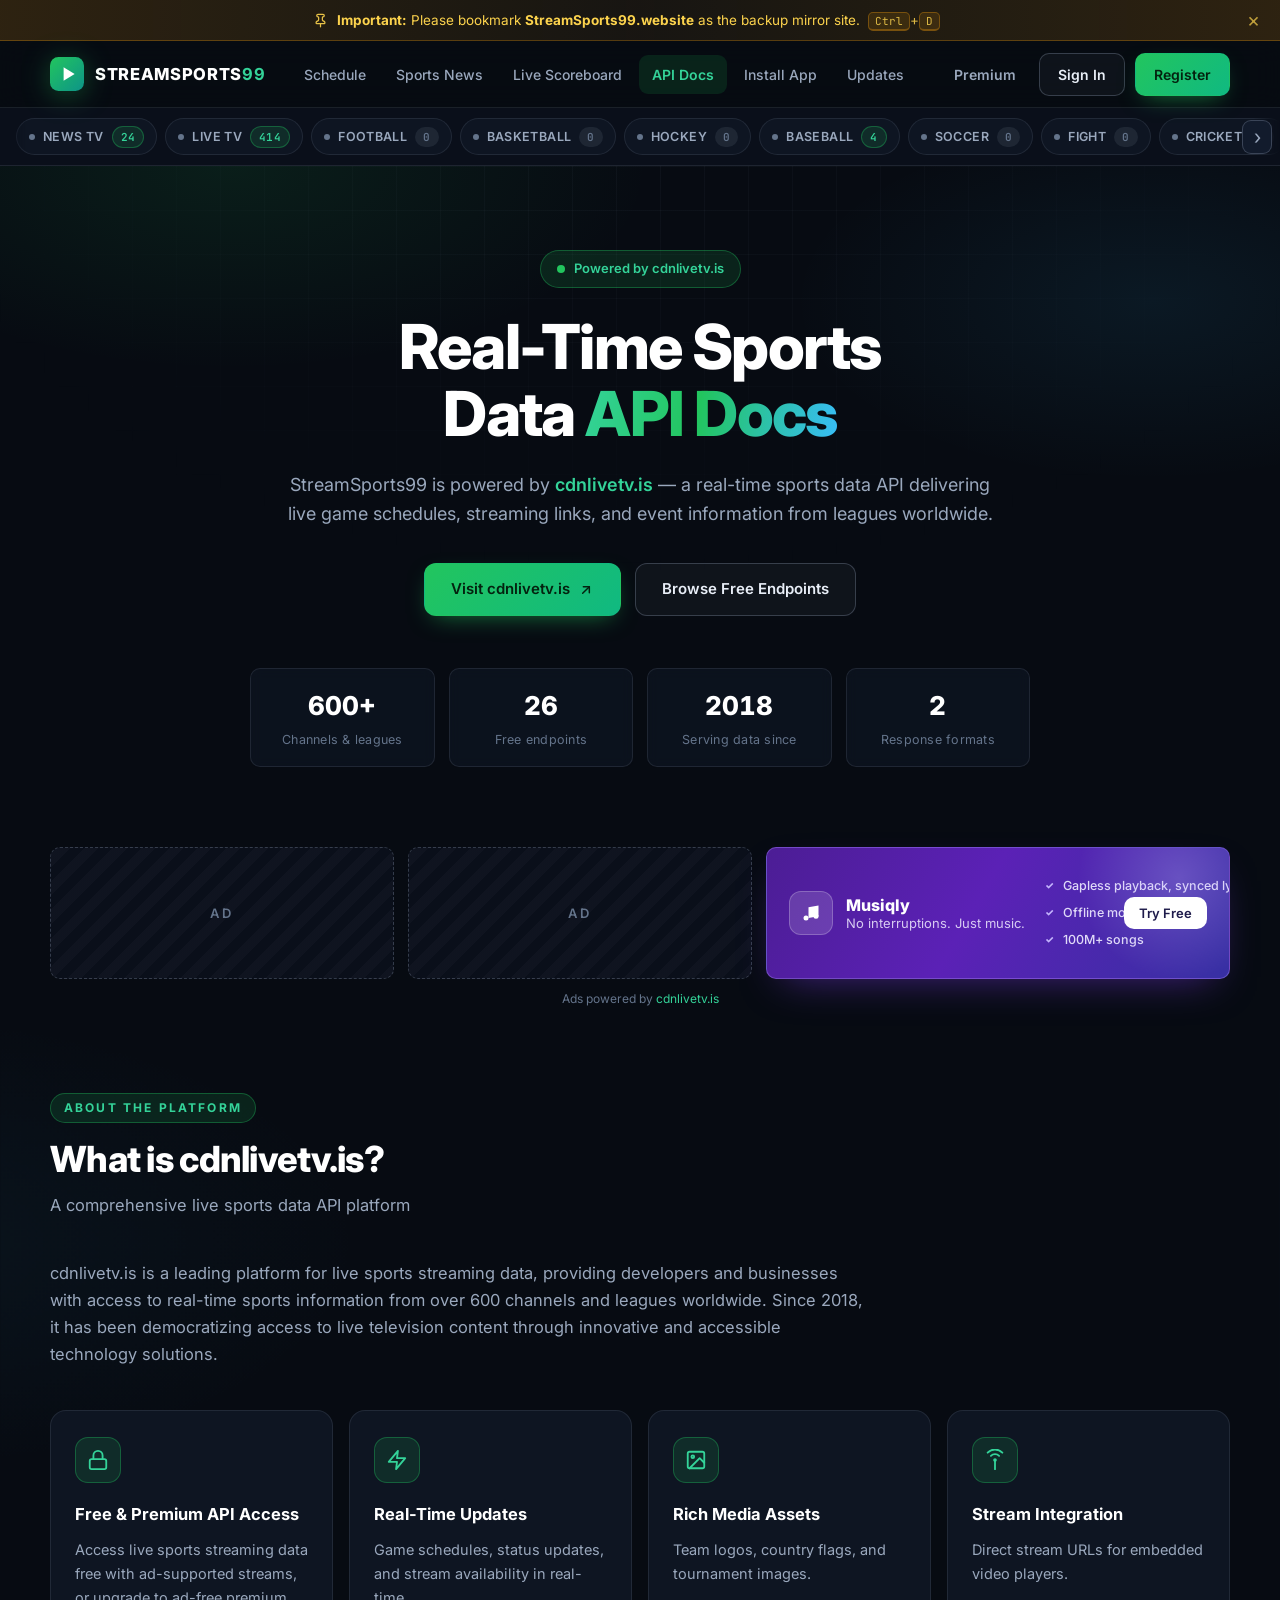
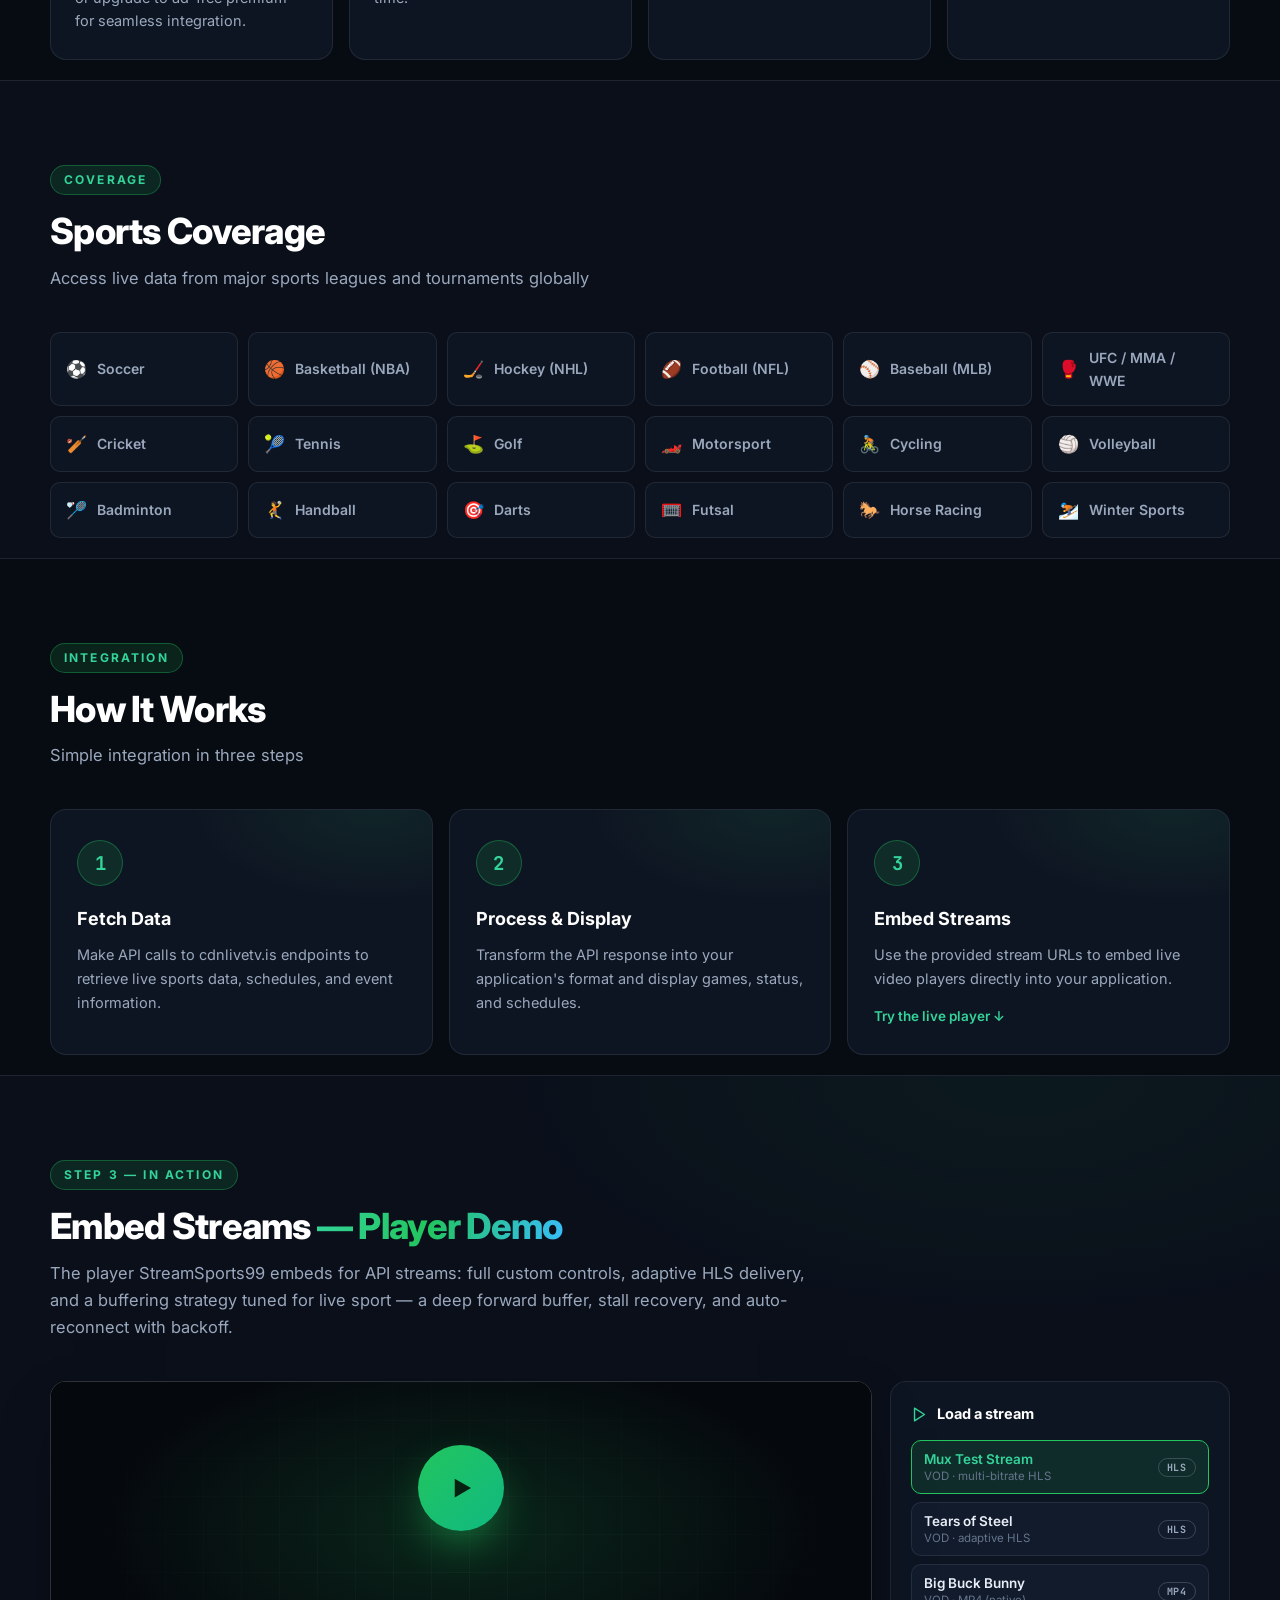
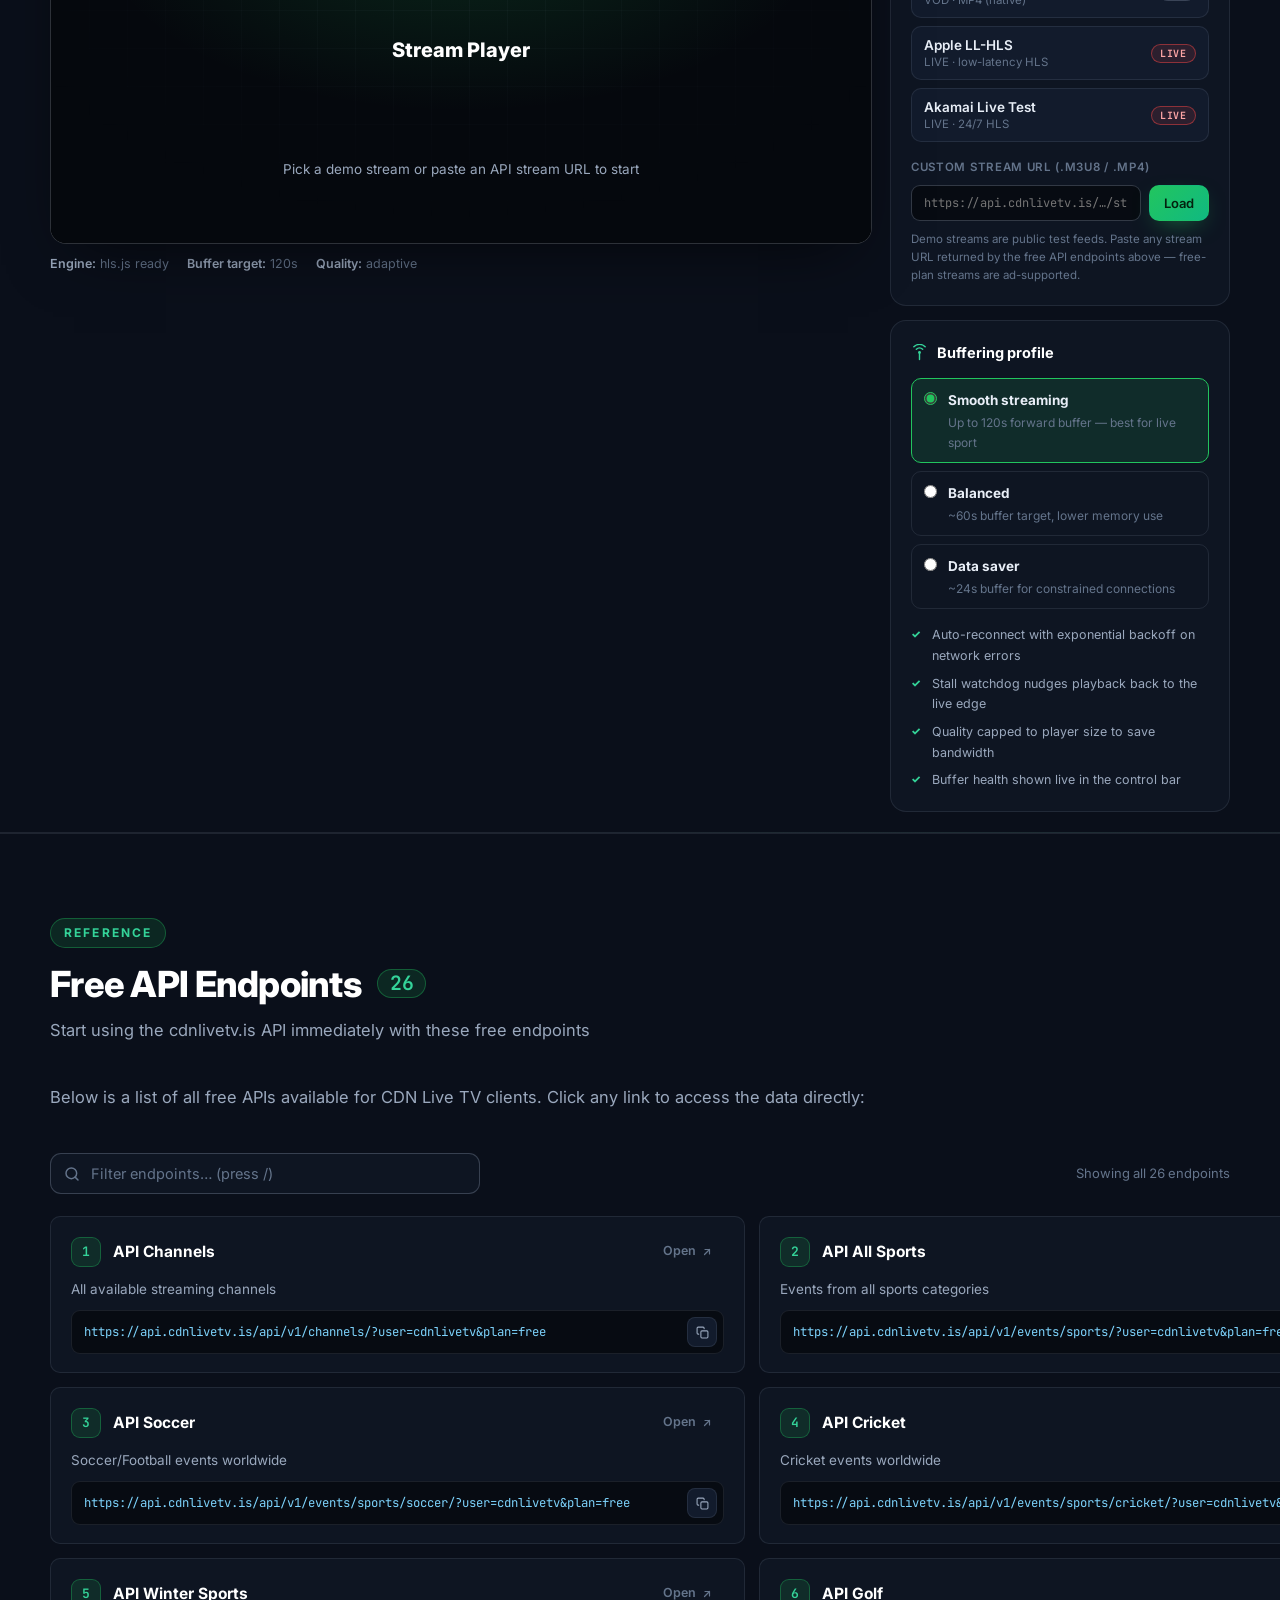
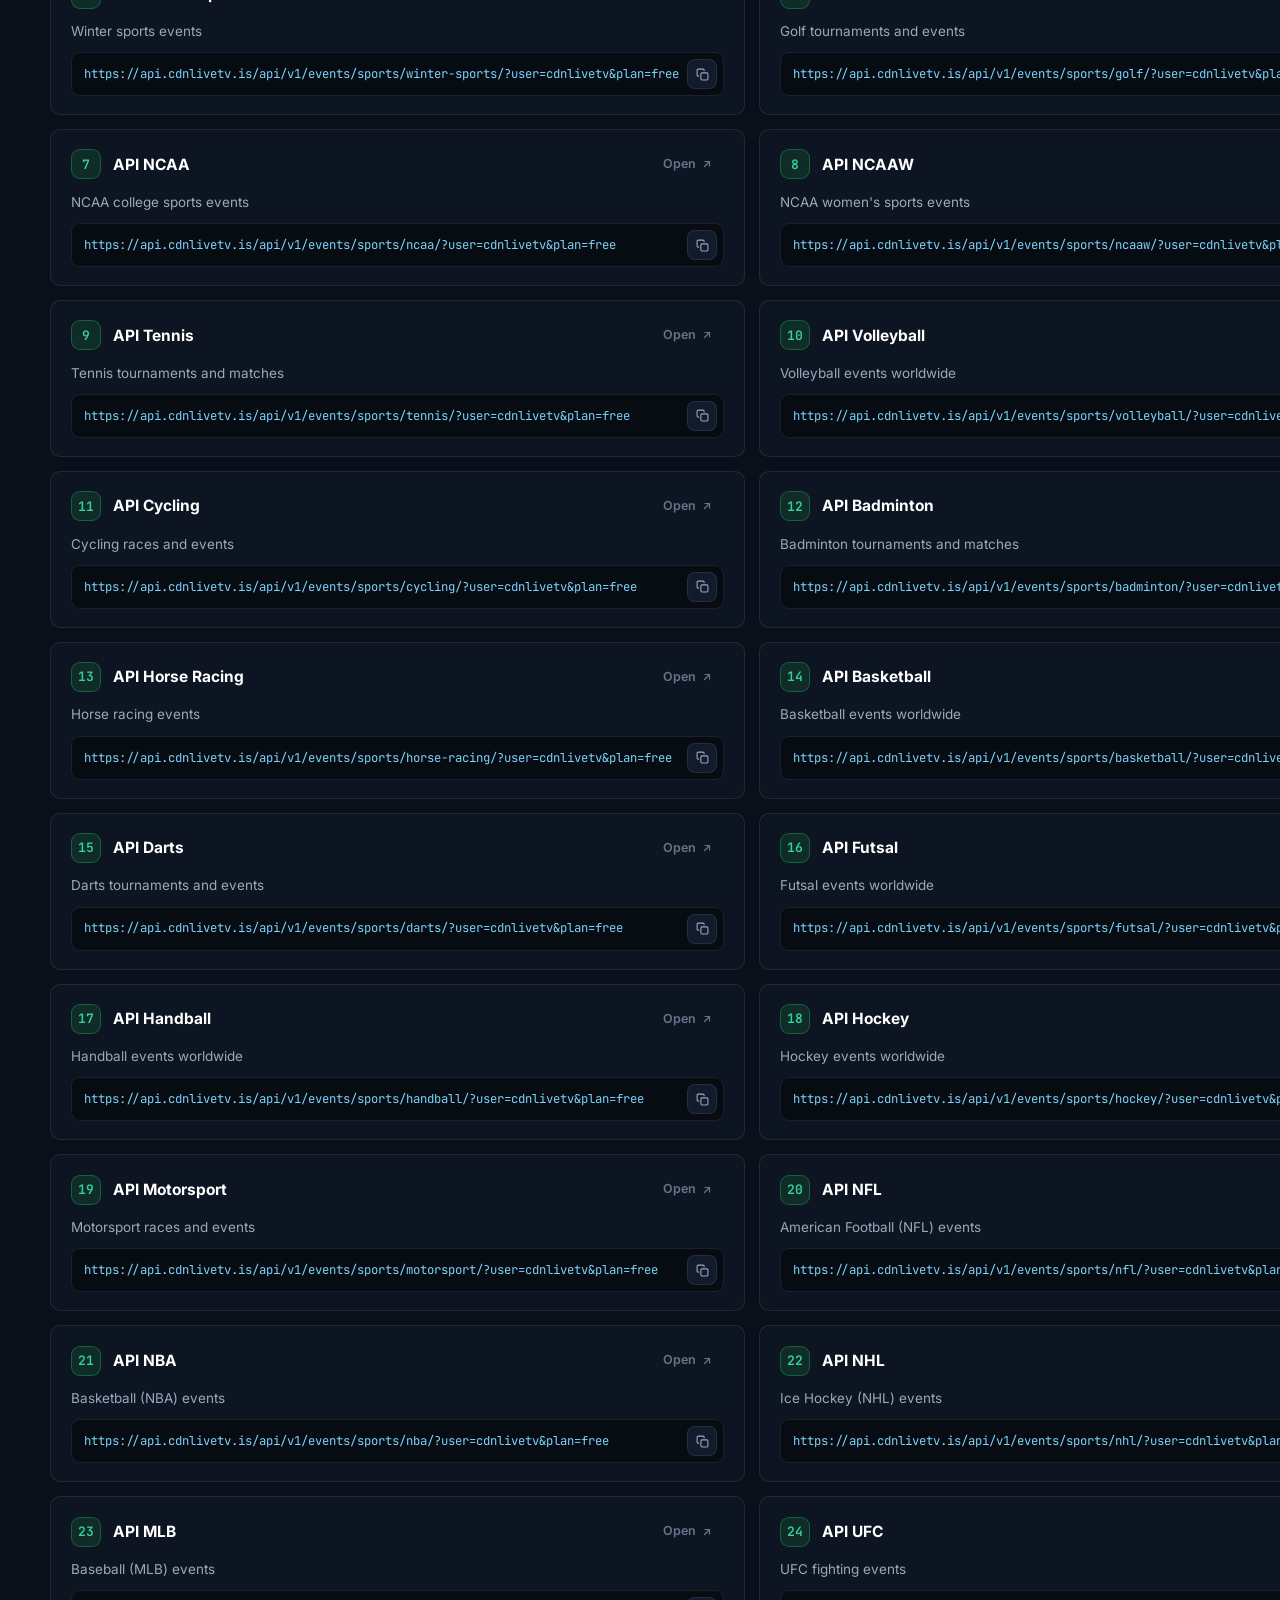
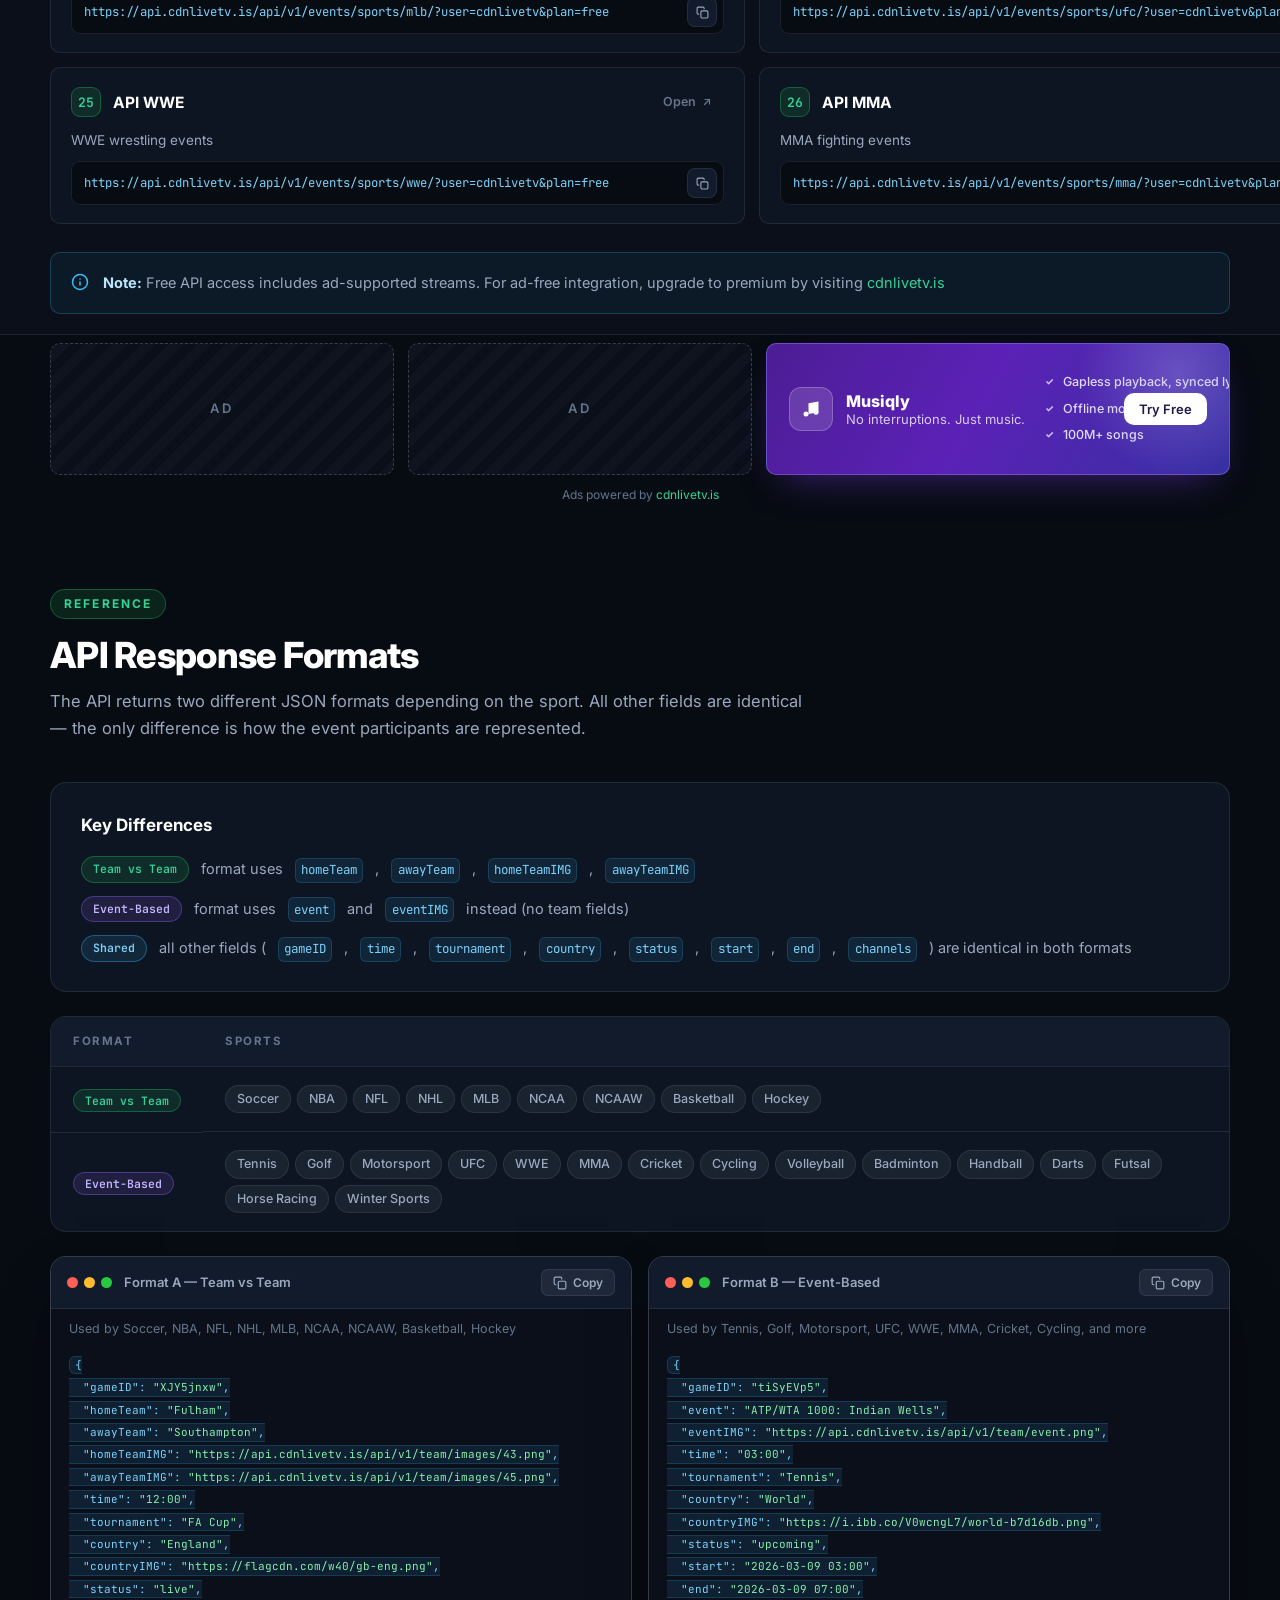
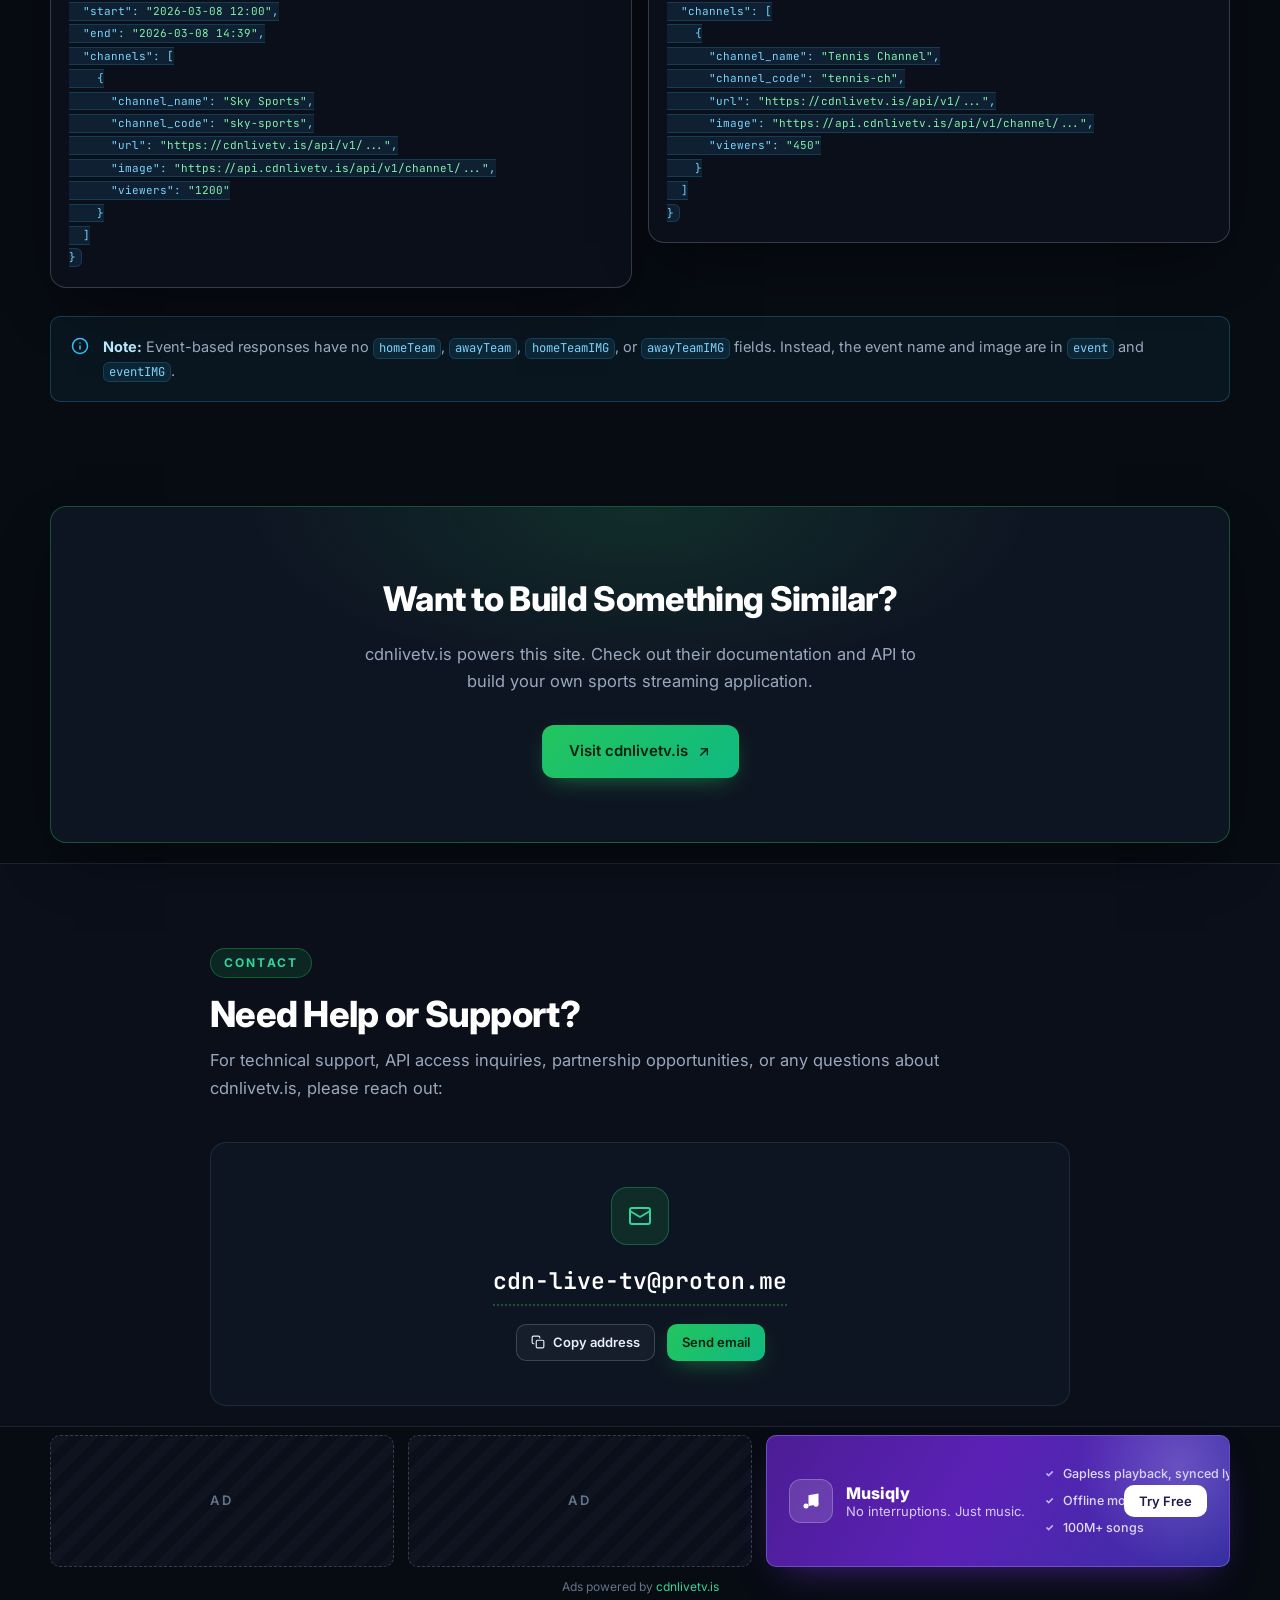
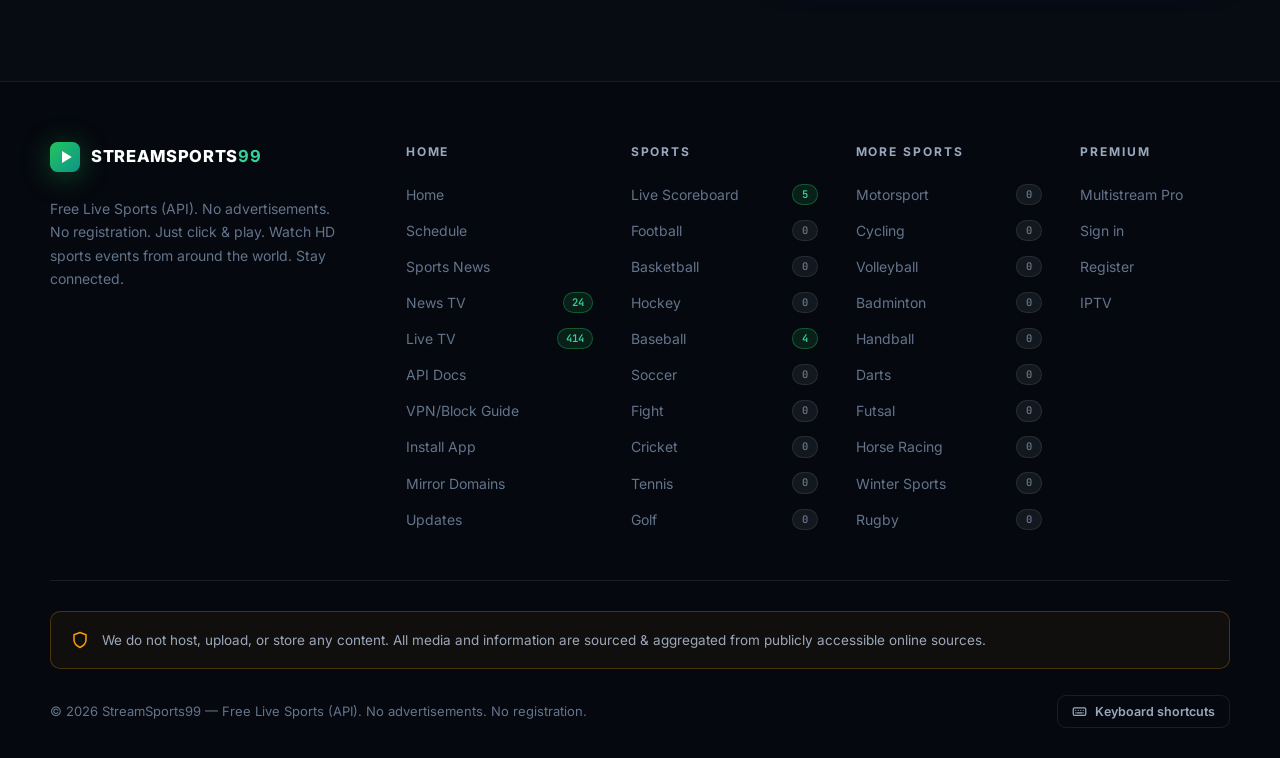
==== index.html @ 8bc76e83 "Add StreamSports99 API docs page with stream player demo - Dark-themed static API docs page for cdnl" ====
<!DOCTYPE html>
<html lang="en">
<head>
  <meta charset="UTF-8">
  <meta name="viewport" content="width=device-width, initial-scale=1.0">
  <title>API Docs — StreamSports99</title>
  <meta name="description" content="Free live sports data API documentation. 26 free endpoints from cdnlivetv.is delivering live game schedules, streaming links and event information from leagues worldwide.">
  <meta name="theme-color" content="#070b12">
  <link rel="icon" href="data:image/svg+xml,%3Csvg xmlns='http://www.w3.org/2000/svg' viewBox='0 0 40 40'%3E%3Cdefs%3E%3ClinearGradient id='g' x1='0' y1='0' x2='1' y2='1'%3E%3Cstop offset='0' stop-color='%2322c55e'/%3E%3Cstop offset='1' stop-color='%230d9488'/%3E%3C/linearGradient%3E%3C/defs%3E%3Crect width='40' height='40' rx='10' fill='url(%23g)'/%3E%3Cpath d='M16 12l13 8-13 8z' fill='white'/%3E%3C/svg%3E">
  <link rel="preconnect" href="https://fonts.googleapis.com">
  <link rel="preconnect" href="https://fonts.gstatic.com" crossorigin>
  <link href="https://fonts.googleapis.com/css2?family=Inter:wght@400;500;600;700;800&family=JetBrains+Mono:wght@400;500;600&display=swap" rel="stylesheet">
  <link rel="stylesheet" href="css/styles.css">
</head>
<body id="top">
  <a class="skip-link" href="#main">Skip to main content</a>

  <!-- Bookmark / mirror notice -->
  <div class="announce" id="announce" role="note">
    <span class="announce-text">
      <svg viewBox="0 0 24 24" width="15" height="15" fill="none" stroke="currentColor" stroke-width="2" stroke-linecap="round" stroke-linejoin="round" aria-hidden="true"><path d="M12 17v5"/><path d="M9 10.76a2 2 0 0 1-1.11 1.79l-1.78.9A2 2 0 0 0 5 15.24V16a1 1 0 0 0 1 1h12a1 1 0 0 0 1-1v-.76a2 2 0 0 0-1.11-1.79l-1.78-.9A2 2 0 0 1 15 10.76V7a1 1 0 0 1 1-1 2 2 0 0 0 0-4H8a2 2 0 0 0 0 4 1 1 0 0 1 1 1z"/></svg>
      <span><strong>Important:</strong> Please bookmark <strong>StreamSports99.website</strong> as the backup mirror site. &nbsp;<span class="announce-kbd"><kbd>Ctrl</kbd>+<kbd>D</kbd></span></span>
    </span>
    <button class="announce-close" id="announceClose" aria-label="Dismiss notice">&times;</button>
  </div>

  <!-- Header -->
  <header class="site-header" id="siteHeader">
    <div class="container header-inner">
      <a class="brand" href="#top" aria-label="StreamSports99 home">
        <span class="brand-mark" aria-hidden="true">
          <svg viewBox="0 0 40 40" width="34" height="34"><defs><linearGradient id="bg-mark" x1="0" y1="0" x2="1" y2="1"><stop offset="0" stop-color="#22c55e"/><stop offset="1" stop-color="#0d9488"/></linearGradient></defs><rect width="40" height="40" rx="10" fill="url(#bg-mark)"/><path d="M16 12l13 8-13 8z" fill="#fff"/></svg>
        </span>
        <span class="brand-name">STREAMSPORTS<b>99</b></span>
      </a>

      <nav class="main-nav" id="mainNav" aria-label="Primary">
        <a href="#" data-page="Schedule">Schedule</a>
        <a href="#" data-page="Sports News">Sports News</a>
        <a href="#" data-page="Live Scoreboard">Live Scoreboard</a>
        <a href="#main" class="active" aria-current="page">API Docs</a>
        <a href="#" data-page="Install App">Install App</a>
        <a href="#" data-page="Updates">Updates</a>
      </nav>

      <div class="header-actions">
        <a class="btn btn-ghost" href="#" data-page="Premium">Premium</a>
        <a class="btn btn-outline" href="#" data-page="Sign In">Sign In</a>
        <a class="btn btn-primary" href="#" data-page="Register">Register</a>
        <button class="nav-toggle" id="navToggle" aria-label="Toggle menu" aria-expanded="false" aria-controls="mainNav">
          <span></span><span></span><span></span>
        </button>
      </div>
    </div>
  </header>

  <!-- Sports categories bar -->
  <nav class="sportsbar" aria-label="Sports categories">
    <button class="sportsbar-arrow sportsbar-arrow-left" id="sbLeft" aria-label="Scroll categories left">&lsaquo;</button>
    <div class="sportsbar-track" id="sportsbarTrack">
      <a href="#ep-1" class="sport-chip"><span class="chip-live-dot" aria-hidden="true"></span><span class="chip-label">NEWS TV</span><span class="chip-count hot">24</span></a>
      <a href="#ep-1" class="sport-chip"><span class="chip-live-dot" aria-hidden="true"></span><span class="chip-label">LIVE TV</span><span class="chip-count hot">414</span></a>
      <a href="#ep-20" class="sport-chip"><span class="chip-live-dot" aria-hidden="true"></span><span class="chip-label">FOOTBALL</span><span class="chip-count">0</span></a>
      <a href="#ep-21" class="sport-chip"><span class="chip-live-dot" aria-hidden="true"></span><span class="chip-label">BASKETBALL</span><span class="chip-count">0</span></a>
      <a href="#ep-22" class="sport-chip"><span class="chip-live-dot" aria-hidden="true"></span><span class="chip-label">HOCKEY</span><span class="chip-count">0</span></a>
      <a href="#ep-23" class="sport-chip"><span class="chip-live-dot" aria-hidden="true"></span><span class="chip-label">BASEBALL</span><span class="chip-count hot">4</span></a>
      <a href="#ep-3" class="sport-chip"><span class="chip-live-dot" aria-hidden="true"></span><span class="chip-label">SOCCER</span><span class="chip-count">0</span></a>
      <a href="#ep-24" class="sport-chip"><span class="chip-live-dot" aria-hidden="true"></span><span class="chip-label">FIGHT</span><span class="chip-count">0</span></a>
      <a href="#ep-4" class="sport-chip"><span class="chip-live-dot" aria-hidden="true"></span><span class="chip-label">CRICKET</span><span class="chip-count">0</span></a>
      <a href="#ep-9" class="sport-chip"><span class="chip-live-dot" aria-hidden="true"></span><span class="chip-label">TENNIS</span><span class="chip-count">0</span></a>
      <a href="#ep-6" class="sport-chip"><span class="chip-live-dot" aria-hidden="true"></span><span class="chip-label">GOLF</span><span class="chip-count">0</span></a>
      <a href="#ep-19" class="sport-chip"><span class="chip-live-dot" aria-hidden="true"></span><span class="chip-label">MOTORSPORT</span><span class="chip-count">0</span></a>
      <a href="#ep-11" class="sport-chip"><span class="chip-live-dot" aria-hidden="true"></span><span class="chip-label">CYCLING</span><span class="chip-count">0</span></a>
      <a href="#ep-10" class="sport-chip"><span class="chip-live-dot" aria-hidden="true"></span><span class="chip-label">VOLLEYBALL</span><span class="chip-count">0</span></a>
      <a href="#ep-12" class="sport-chip"><span class="chip-live-dot" aria-hidden="true"></span><span class="chip-label">BADMINTON</span><span class="chip-count">0</span></a>
      <a href="#ep-17" class="sport-chip"><span class="chip-live-dot" aria-hidden="true"></span><span class="chip-label">HANDBALL</span><span class="chip-count">0</span></a>
      <a href="#ep-15" class="sport-chip"><span class="chip-live-dot" aria-hidden="true"></span><span class="chip-label">DARTS</span><span class="chip-count">0</span></a>
      <a href="#ep-16" class="sport-chip"><span class="chip-live-dot" aria-hidden="true"></span><span class="chip-label">FUTSAL</span><span class="chip-count">0</span></a>
      <a href="#ep-13" class="sport-chip"><span class="chip-live-dot" aria-hidden="true"></span><span class="chip-label">HORSE-RACING</span><span class="chip-count">0</span></a>
      <a href="#ep-5" class="sport-chip"><span class="chip-live-dot" aria-hidden="true"></span><span class="chip-label">WINTER-SPORTS</span><span class="chip-count">0</span></a>
      <a href="#ep-2" class="sport-chip"><span class="chip-live-dot" aria-hidden="true"></span><span class="chip-label">RUGBY</span><span class="chip-count">0</span></a>
    </div>
    <button class="sportsbar-arrow sportsbar-arrow-right" id="sbRight" aria-label="Scroll categories right">&rsaquo;</button>
  </nav>

  <main id="main">

    <!-- ============ HERO ============ -->
    <section class="hero">
      <div class="container hero-inner">
        <span class="hero-badge">
          <span class="badge-dot" aria-hidden="true"></span>
          Powered by cdnlivetv.is
        </span>
        <h1>Real-Time Sports<br>Data <span class="text-gradient">API Docs</span></h1>
        <p class="hero-lead">
          StreamSports99 is powered by <a href="https://cdnlivetv.is" target="_blank" rel="noopener">cdnlivetv.is</a> —
          a real-time sports data API delivering live game schedules, streaming links, and event information
          from leagues worldwide.
        </p>
        <div class="hero-actions">
          <a class="btn btn-primary btn-lg" href="https://cdnlivetv.is" target="_blank" rel="noopener">
            Visit cdnlivetv.is
            <svg viewBox="0 0 24 24" width="16" height="16" fill="none" stroke="currentColor" stroke-width="2.2" stroke-linecap="round" stroke-linejoin="round" aria-hidden="true"><path d="M7 17L17 7"/><path d="M8 7h9v9"/></svg>
          </a>
          <a class="btn btn-outline btn-lg" href="#endpoints">Browse Free Endpoints</a>
        </div>
        <dl class="hero-stats">
          <div class="stat"><dt>600+</dt><dd>Channels &amp; leagues</dd></div>
          <div class="stat"><dt>26</dt><dd>Free endpoints</dd></div>
          <div class="stat"><dt>2018</dt><dd>Serving data since</dd></div>
          <div class="stat"><dt>2</dt><dd>Response formats</dd></div>
        </dl>
      </div>
    </section>

    <!-- Ad row 1 -->
    <div class="container">
      <div class="ad-row">
        <div class="ad-slot" role="complementary" aria-label="Advertisement"><span>Ad</span></div>
        <div class="ad-slot" role="complementary" aria-label="Advertisement"><span>Ad</span></div>
        <aside class="musiqly" aria-label="Sponsored: Musiqly">
          <div class="musiqly-brand">
            <span class="musiqly-logo" aria-hidden="true">
              <svg viewBox="0 0 24 24" width="20" height="20" fill="currentColor"><path d="M9 18V5l12-2v13"/><circle cx="6" cy="18" r="3"/><circle cx="18" cy="16" r="3"/></svg>
            </span>
            <div>
              <p class="musiqly-name">Musiqly</p>
              <p class="musiqly-tagline">No interruptions. Just music.</p>
            </div>
          </div>
          <ul class="musiqly-features">
            <li>Gapless playback, synced lyrics</li>
            <li>Offline mode</li>
            <li>100M+ songs</li>
          </ul>
          <button class="btn btn-white btn-sm" data-demo-ad>Try Free</button>
        </aside>
      </div>
      <p class="ad-credit">Ads powered by <a href="https://cdnlivetv.is" target="_blank" rel="noopener">cdnlivetv.is</a></p>
    </div>

    <!-- ============ WHAT IS CDNLIVETV ============ -->
    <section class="section" id="about">
      <div class="container">
        <div class="section-head">
          <p class="kicker">About the platform</p>
          <h2>What is cdnlivetv.is?</h2>
          <p class="section-sub">A comprehensive live sports data API platform</p>
        </div>
        <p class="section-paragraph">
          cdnlivetv.is is a leading platform for live sports streaming data, providing developers and businesses
          with access to real-time sports information from over 600 channels and leagues worldwide. Since 2018,
          it has been democratizing access to live television content through innovative and accessible
          technology solutions.
        </p>

        <div class="feature-grid">
          <article class="feature-card">
            <span class="feature-icon" aria-hidden="true">
              <svg viewBox="0 0 24 24" width="22" height="22" fill="none" stroke="currentColor" stroke-width="2" stroke-linecap="round" stroke-linejoin="round"><rect x="3" y="11" width="18" height="11" rx="2"/><path d="M7 11V7a5 5 0 0 1 10 0v4"/></svg>
            </span>
            <h3>Free &amp; Premium API Access</h3>
            <p>Access live sports streaming data free with ad-supported streams, or upgrade to ad-free premium for seamless integration.</p>
          </article>
          <article class="feature-card">
            <span class="feature-icon" aria-hidden="true">
              <svg viewBox="0 0 24 24" width="22" height="22" fill="none" stroke="currentColor" stroke-width="2" stroke-linecap="round" stroke-linejoin="round"><path d="M13 2L3 14h9l-1 8 10-12h-9l1-8z"/></svg>
            </span>
            <h3>Real-Time Updates</h3>
            <p>Game schedules, status updates, and stream availability in real-time.</p>
          </article>
          <article class="feature-card">
            <span class="feature-icon" aria-hidden="true">
              <svg viewBox="0 0 24 24" width="22" height="22" fill="none" stroke="currentColor" stroke-width="2" stroke-linecap="round" stroke-linejoin="round"><rect x="3" y="3" width="18" height="18" rx="2"/><circle cx="8.5" cy="8.5" r="1.5"/><path d="M21 15l-5-5L5 21"/></svg>
            </span>
            <h3>Rich Media Assets</h3>
            <p>Team logos, country flags, and tournament images.</p>
          </article>
          <article class="feature-card">
            <span class="feature-icon" aria-hidden="true">
              <svg viewBox="0 0 24 24" width="22" height="22" fill="none" stroke="currentColor" stroke-width="2" stroke-linecap="round" stroke-linejoin="round"><path d="M12 22V12"/><path d="M7.5 7.5a6.4 6.4 0 0 1 9 0"/><path d="M4 4a11 11 0 0 1 16 0"/><circle cx="12" cy="12" r="1" fill="currentColor"/></svg>
            </span>
            <h3>Stream Integration</h3>
            <p>Direct stream URLs for embedded video players.</p>
          </article>
        </div>
      </div>
    </section>

    <!-- ============ SPORTS COVERAGE ============ -->
    <section class="section section-alt" id="coverage">
      <div class="container">
        <div class="section-head">
          <p class="kicker">Coverage</p>
          <h2>Sports Coverage</h2>
          <p class="section-sub">Access live data from major sports leagues and tournaments globally</p>
        </div>
        <ul class="coverage-grid">
          <li><span aria-hidden="true">⚽</span>Soccer</li>
          <li><span aria-hidden="true">🏀</span>Basketball (NBA)</li>
          <li><span aria-hidden="true">🏒</span>Hockey (NHL)</li>
          <li><span aria-hidden="true">🏈</span>Football (NFL)</li>
          <li><span aria-hidden="true">⚾</span>Baseball (MLB)</li>
          <li><span aria-hidden="true">🥊</span>UFC / MMA / WWE</li>
          <li><span aria-hidden="true">🏏</span>Cricket</li>
          <li><span aria-hidden="true">🎾</span>Tennis</li>
          <li><span aria-hidden="true">⛳</span>Golf</li>
          <li><span aria-hidden="true">🏎️</span>Motorsport</li>
          <li><span aria-hidden="true">🚴</span>Cycling</li>
          <li><span aria-hidden="true">🏐</span>Volleyball</li>
          <li><span aria-hidden="true">🏸</span>Badminton</li>
          <li><span aria-hidden="true">🤾</span>Handball</li>
          <li><span aria-hidden="true">🎯</span>Darts</li>
          <li><span aria-hidden="true">🥅</span>Futsal</li>
          <li><span aria-hidden="true">🐎</span>Horse Racing</li>
          <li><span aria-hidden="true">⛷️</span>Winter Sports</li>
        </ul>
      </div>
    </section>

    <!-- ============ HOW IT WORKS ============ -->
    <section class="section" id="how-it-works">
      <div class="container">
        <div class="section-head">
          <p class="kicker">Integration</p>
          <h2>How It Works</h2>
          <p class="section-sub">Simple integration in three steps</p>
        </div>
        <ol class="steps-grid">
          <li class="step-card">
            <span class="step-number" aria-hidden="true">1</span>
            <h3>Fetch Data</h3>
            <p>Make API calls to cdnlivetv.is endpoints to retrieve live sports data, schedules, and event information.</p>
          </li>
          <li class="step-card">
            <span class="step-number" aria-hidden="true">2</span>
            <h3>Process &amp; Display</h3>
            <p>Transform the API response into your application's format and display games, status, and schedules.</p>
          </li>
          <li class="step-card">
            <span class="step-number" aria-hidden="true">3</span>
            <h3>Embed Streams</h3>
            <p>Use the provided stream URLs to embed live video players directly into your application.</p>
            <a class="step-link" href="#player">Try the live player ↓</a>
          </li>
        </ol>
      </div>
    </section>

    <!-- ============ EMBED STREAMS — PLAYER DEMO ============ -->
    <section class="section player-section" id="player">
      <div class="container">
        <div class="section-head">
          <p class="kicker">Step 3 — in action</p>
          <h2>Embed Streams <span class="text-gradient">— Player Demo</span></h2>
          <p class="section-sub">
            The player StreamSports99 embeds for API streams: full custom controls, adaptive HLS delivery,
            and a buffering strategy tuned for live sport — a deep forward buffer, stall recovery, and
            auto-reconnect with backoff.
          </p>
        </div>

        <div class="player-layout">
          <!-- Player -->
          <div class="player-main">
            <div class="player-stage" id="playerStage" data-state="idle" tabindex="0" aria-label="Stream player demo — press space to play">
              <video id="demoVideo" class="player-video" playsinline preload="auto"></video>

              <div class="player-poster" id="playerPoster">
                <div class="poster-glow" aria-hidden="true"></div>
                <button class="poster-play" id="posterPlay" aria-label="Play demo stream">
                  <svg viewBox="0 0 24 24" width="30" height="30" fill="currentColor" aria-hidden="true"><path d="M7 4.5v15l13-7.5z"/></svg>
                </button>
                <p class="poster-title" id="posterTitle">Stream Player</p>
                <p class="poster-sub" id="posterSub">Pick a demo stream or paste an API stream URL to start</p>
              </div>

              <div class="player-spinner" id="playerSpinner" hidden>
                <span class="spin-ring" aria-hidden="true"></span>
                <span class="spinner-label" id="spinnerLabel">Buffering…</span>
              </div>

              <div class="player-unmute" id="unmutePill" hidden>
                <button id="unmuteBtn" aria-label="Unmute">
                  <svg viewBox="0 0 24 24" width="15" height="15" fill="none" stroke="currentColor" stroke-width="2" stroke-linecap="round" stroke-linejoin="round" aria-hidden="true"><path d="M11 5L6 9H2v6h4l5 4z"/><path d="M23 9l-6 6"/><path d="M17 9l6 6"/></svg>
                  Muted — tap to unmute
                </button>
              </div>

              <div class="player-stats" id="playerStats" hidden>
                <div class="ps-head">
                  <span>Playback stats</span>
                  <button id="statsClose" aria-label="Close stats">&times;</button>
                </div>
                <dl class="ps-list" id="statsList"></dl>
              </div>

              <div class="player-menu" id="playerMenu" hidden aria-label="Player settings">
                <div class="pm-group" id="qualityGroup">
                  <p class="pm-title">Quality</p>
                  <div class="pm-list" id="qualityList"></div>
                </div>
                <div class="pm-group" id="speedGroup">
                  <p class="pm-title">Speed</p>
                  <div class="pm-list" id="speedList"></div>
                </div>
              </div>

              <div class="player-controls" id="playerControls">
                <div class="pc-progress" id="pcProgress">
                  <div class="pc-track">
                    <div class="pc-bufs" id="pcBufs"></div>
                    <div class="pc-played" id="pcPlayed"></div>
                    <div class="pc-thumb" id="pcThumb"></div>
                  </div>
                  <input type="range" id="seekRange" min="0" max="1000" value="0" step="1" aria-label="Seek">
                </div>

                <div class="pc-row">
                  <button class="pc-btn" id="btnPlay" aria-label="Play">
                    <svg id="iconPlay" viewBox="0 0 24 24" width="19" height="19" fill="currentColor" aria-hidden="true"><path d="M7 4.5v15l13-7.5z"/></svg>
                    <svg id="iconPause" viewBox="0 0 24 24" width="19" height="19" fill="currentColor" aria-hidden="true" style="display:none"><rect x="6" y="4" width="4" height="16" rx="1"/><rect x="14" y="4" width="4" height="16" rx="1"/></svg>
                  </button>

                  <div class="pc-volume">
                    <button class="pc-btn" id="btnMute" aria-label="Mute">
                      <svg id="iconVol" viewBox="0 0 24 24" width="18" height="18" fill="none" stroke="currentColor" stroke-width="2" stroke-linecap="round" stroke-linejoin="round" aria-hidden="true"><path d="M11 5L6 9H2v6h4l5 4z"/><path d="M15.5 8.5a5 5 0 0 1 0 7"/><path d="M19 5a9 9 0 0 1 0 14"/></svg>
                      <svg id="iconMuted" viewBox="0 0 24 24" width="18" height="18" fill="none" stroke="currentColor" stroke-width="2" stroke-linecap="round" stroke-linejoin="round" aria-hidden="true" style="display:none"><path d="M11 5L6 9H2v6h4l5 4z"/><path d="M23 9l-6 6"/><path d="M17 9l6 6"/></svg>
                    </button>
                    <input type="range" id="volRange" min="0" max="100" value="100" aria-label="Volume">
                  </div>

                  <span class="pc-time" id="pcTime">0:00 / 0:00</span>
                  <span class="pc-live" id="pcLive" hidden><span class="live-dot" aria-hidden="true"></span>LIVE</span>
                  <button class="pc-btn pc-live-btn" id="btnGoLive" hidden>GO LIVE</button>
                  <span class="pc-bufferpill" id="bufferPill" title="Forward buffer">—</span>

                  <span class="pc-spacer"></span>

                  <button class="pc-btn" id="btnSettings" aria-label="Settings" aria-haspopup="true">
                    <svg viewBox="0 0 24 24" width="18" height="18" fill="none" stroke="currentColor" stroke-width="2" stroke-linecap="round" stroke-linejoin="round" aria-hidden="true"><circle cx="12" cy="12" r="3"/><path d="M19.4 15a1.65 1.65 0 0 0 .33 1.82l.06.06a2 2 0 0 1-2.83 2.83l-.06-.06a1.65 1.65 0 0 0-1.82-.33 1.65 1.65 0 0 0-1 1.51V21a2 2 0 0 1-4 0v-.09A1.65 1.65 0 0 0 9 19.4a1.65 1.65 0 0 0-1.82.33l-.06.06a2 2 0 0 1-2.83-2.83l.06-.06a1.65 1.65 0 0 0 .33-1.82 1.65 1.65 0 0 0-1.51-1H3a2 2 0 0 1 0-4h.09A1.65 1.65 0 0 0 4.6 9a1.65 1.65 0 0 0-.33-1.82l-.06-.06a2 2 0 0 1 2.83-2.83l.06.06a1.65 1.65 0 0 0 1.82.33H9a1.65 1.65 0 0 0 1-1.51V3a2 2 0 0 1 4 0v.09a1.65 1.65 0 0 0 1 1.51 1.65 1.65 0 0 0 1.82-.33l.06-.06a2 2 0 0 1 2.83 2.83l-.06.06a1.65 1.65 0 0 0-.33 1.82V9a1.65 1.65 0 0 0 1.51 1H21a2 2 0 0 1 0 4h-.09a1.65 1.65 0 0 0-1.51 1z"/></svg>
                  </button>
                  <button class="pc-btn" id="btnStats" aria-label="Playback stats">
                    <svg viewBox="0 0 24 24" width="18" height="18" fill="none" stroke="currentColor" stroke-width="2" stroke-linecap="round" stroke-linejoin="round" aria-hidden="true"><circle cx="12" cy="12" r="10"/><path d="M12 16v-4"/><path d="M12 8h.01"/></svg>
                  </button>
                  <button class="pc-btn" id="btnPip" aria-label="Picture in picture">
                    <svg viewBox="0 0 24 24" width="18" height="18" fill="none" stroke="currentColor" stroke-width="2" stroke-linecap="round" stroke-linejoin="round" aria-hidden="true"><rect x="2" y="4" width="20" height="16" rx="2"/><rect x="12" y="12" width="7" height="5" rx="1"/></svg>
                  </button>
                  <button class="pc-btn" id="btnFs" aria-label="Fullscreen">
                    <svg id="iconExpand" viewBox="0 0 24 24" width="18" height="18" fill="none" stroke="currentColor" stroke-width="2" stroke-linecap="round" stroke-linejoin="round" aria-hidden="true"><path d="M15 3h6v6"/><path d="M9 21H3v-6"/><path d="M21 3l-7 7"/><path d="M3 21l7-7"/></svg>
                    <svg id="iconCompress" viewBox="0 0 24 24" width="18" height="18" fill="none" stroke="currentColor" stroke-width="2" stroke-linecap="round" stroke-linejoin="round" aria-hidden="true" style="display:none"><path d="M4 14h6v6"/><path d="M20 10h-6V4"/><path d="M14 10l7-7"/><path d="M3 21l7-7"/></svg>
                  </button>
                </div>
              </div>
            </div>

            <p class="player-note" id="engineNote">Engine: idle</p>
          </div>

          <!-- Side panel -->
          <aside class="player-side">
            <div class="side-card">
              <h3>
                <svg viewBox="0 0 24 24" width="17" height="17" fill="none" stroke="currentColor" stroke-width="2" stroke-linecap="round" stroke-linejoin="round" aria-hidden="true"><polygon points="5 3 19 12 5 21 5 3"/></svg>
                Load a stream
              </h3>
              <div class="stream-list" id="streamList"></div>

              <label class="side-label" for="streamUrl">Custom stream URL (.m3u8 / .mp4)</label>
              <div class="url-row">
                <input type="url" id="streamUrl" placeholder="https://api.cdnlivetv.is/…/stream.m3u8" spellcheck="false" autocomplete="off">
                <button class="btn btn-primary btn-sm" id="loadUrlBtn">Load</button>
              </div>
              <p class="side-hint">Demo streams are public test feeds. Paste any stream URL returned by the free API endpoints above — free-plan streams are ad-supported.</p>
            </div>

            <div class="side-card">
              <h3>
                <svg viewBox="0 0 24 24" width="17" height="17" fill="none" stroke="currentColor" stroke-width="2" stroke-linecap="round" stroke-linejoin="round" aria-hidden="true"><path d="M12 22V12"/><path d="M7.5 7.5a6.4 6.4 0 0 1 9 0"/><path d="M4 4a11 11 0 0 1 16 0"/><circle cx="12" cy="12" r="1" fill="currentColor"/></svg>
                Buffering profile
              </h3>
              <div class="profile-list" id="profileList" role="radiogroup" aria-label="Buffering profile">
                <label class="profile-opt">
                  <input type="radio" name="bufProfile" value="smooth" checked>
                  <span><strong>Smooth streaming</strong><small>Up to 120s forward buffer — best for live sport</small></span>
                </label>
                <label class="profile-opt">
                  <input type="radio" name="bufProfile" value="balanced">
                  <span><strong>Balanced</strong><small>~60s buffer target, lower memory use</small></span>
                </label>
                <label class="profile-opt">
                  <input type="radio" name="bufProfile" value="saver">
                  <span><strong>Data saver</strong><small>~24s buffer for constrained connections</small></span>
                </label>
              </div>
              <ul class="side-facts">
                <li>Auto-reconnect with exponential backoff on network errors</li>
                <li>Stall watchdog nudges playback back to the live edge</li>
                <li>Quality capped to player size to save bandwidth</li>
                <li>Buffer health shown live in the control bar</li>
              </ul>
            </div>
          </aside>
        </div>
      </div>
    </section>

    <!-- ============ FREE ENDPOINTS ============ -->
    <section class="section section-alt" id="endpoints">
      <div class="container">
        <div class="section-head">
          <p class="kicker">Reference</p>
          <h2>Free API Endpoints <span class="count-pill">26</span></h2>
          <p class="section-sub">Start using the cdnlivetv.is API immediately with these free endpoints</p>
        </div>
        <p class="section-paragraph">
          Below is a list of all free APIs available for CDN Live TV clients. Click any link to access the data directly:
        </p>

        <div class="endpoint-toolbar">
          <div class="filter-box">
            <svg viewBox="0 0 24 24" width="16" height="16" fill="none" stroke="currentColor" stroke-width="2.2" stroke-linecap="round" stroke-linejoin="round" aria-hidden="true"><circle cx="11" cy="11" r="8"/><path d="M21 21l-4.3-4.3"/></svg>
            <input type="search" id="endpointFilter" placeholder="Filter endpoints… (press /)" autocomplete="off" spellcheck="false" aria-label="Filter endpoints">
            <button class="filter-clear" id="filterClear" aria-label="Clear filter">&times;</button>
          </div>
          <p class="filter-count" id="filterCount" aria-live="polite">Showing all 26 endpoints</p>
        </div>

        <div class="endpoint-grid" id="endpointGrid">
          <!-- Endpoint cards rendered by js/main.js -->
        </div>
        <div class="endpoint-empty" id="endpointEmpty" hidden>
          <p>No endpoints match your filter.</p>
        </div>

        <aside class="callout callout-note">
          <svg viewBox="0 0 24 24" width="18" height="18" fill="none" stroke="currentColor" stroke-width="2" stroke-linecap="round" stroke-linejoin="round" aria-hidden="true"><circle cx="12" cy="12" r="10"/><path d="M12 16v-4"/><path d="M12 8h.01"/></svg>
          <p><strong>Note:</strong> Free API access includes ad-supported streams. For ad-free integration, upgrade to premium by visiting <a href="https://cdnlivetv.is" target="_blank" rel="noopener">cdnlivetv.is</a></p>
        </aside>
      </div>
    </section>

    <!-- Ad row 2 -->
    <div class="container">
      <div class="ad-row">
        <div class="ad-slot" role="complementary" aria-label="Advertisement"><span>Ad</span></div>
        <div class="ad-slot" role="complementary" aria-label="Advertisement"><span>Ad</span></div>
        <aside class="musiqly" aria-label="Sponsored: Musiqly">
          <div class="musiqly-brand">
            <span class="musiqly-logo" aria-hidden="true">
              <svg viewBox="0 0 24 24" width="20" height="20" fill="currentColor"><path d="M9 18V5l12-2v13"/><circle cx="6" cy="18" r="3"/><circle cx="18" cy="16" r="3"/></svg>
            </span>
            <div>
              <p class="musiqly-name">Musiqly</p>
              <p class="musiqly-tagline">No interruptions. Just music.</p>
            </div>
          </div>
          <ul class="musiqly-features">
            <li>Gapless playback, synced lyrics</li>
            <li>Offline mode</li>
            <li>100M+ songs</li>
          </ul>
          <button class="btn btn-white btn-sm" data-demo-ad>Try Free</button>
        </aside>
      </div>
      <p class="ad-credit">Ads powered by <a href="https://cdnlivetv.is" target="_blank" rel="noopener">cdnlivetv.is</a></p>
    </div>

    <!-- ============ RESPONSE FORMATS ============ -->
    <section class="section" id="formats">
      <div class="container">
        <div class="section-head">
          <p class="kicker">Reference</p>
          <h2>API Response Formats</h2>
          <p class="section-sub">The API returns two different JSON formats depending on the sport. All other fields are identical — the only difference is how the event participants are represented.</p>
        </div>

        <div class="keydiff-card">
          <h3>Key Differences</h3>
          <ul class="keydiff-list">
            <li>
              <span class="kd-badge kd-team">Team vs Team</span>
              format uses <code>homeTeam</code>, <code>awayTeam</code>, <code>homeTeamIMG</code>, <code>awayTeamIMG</code>
            </li>
            <li>
              <span class="kd-badge kd-event">Event-Based</span>
              format uses <code>event</code> and <code>eventIMG</code> instead (no team fields)
            </li>
            <li>
              <span class="kd-badge kd-shared">Shared</span>
              all other fields (<code>gameID</code>, <code>time</code>, <code>tournament</code>, <code>country</code>, <code>status</code>, <code>start</code>, <code>end</code>, <code>channels</code>) are identical in both formats
            </li>
          </ul>
        </div>

        <div class="format-table-wrap">
          <table class="format-table">
            <thead>
              <tr><th>Format</th><th>Sports</th></tr>
            </thead>
            <tbody>
              <tr>
                <td><span class="kd-badge kd-team">Team vs Team</span></td>
                <td class="sport-pills">
                  <span>Soccer</span><span>NBA</span><span>NFL</span><span>NHL</span><span>MLB</span><span>NCAA</span><span>NCAAW</span><span>Basketball</span><span>Hockey</span>
                </td>
              </tr>
              <tr>
                <td><span class="kd-badge kd-event">Event-Based</span></td>
                <td class="sport-pills">
                  <span>Tennis</span><span>Golf</span><span>Motorsport</span><span>UFC</span><span>WWE</span><span>MMA</span><span>Cricket</span><span>Cycling</span><span>Volleyball</span><span>Badminton</span><span>Handball</span><span>Darts</span><span>Futsal</span><span>Horse Racing</span><span>Winter Sports</span>
                </td>
              </tr>
            </tbody>
          </table>
        </div>

        <div class="code-grid">
          <div class="code-panel">
            <div class="code-panel-head">
              <span class="code-dots" aria-hidden="true"><i></i><i></i><i></i></span>
              <span class="code-title">Format A — Team vs Team</span>
              <button class="btn-copy" data-copy-target="jsonA" aria-label="Copy JSON example">
                <svg viewBox="0 0 24 24" width="14" height="14" fill="none" stroke="currentColor" stroke-width="2" stroke-linecap="round" stroke-linejoin="round" aria-hidden="true"><rect x="9" y="9" width="13" height="13" rx="2"/><path d="M5 15H4a2 2 0 0 1-2-2V4a2 2 0 0 1 2-2h9a2 2 0 0 1 2 2v1"/></svg>
                Copy
              </button>
            </div>
            <p class="code-caption">Used by Soccer, NBA, NFL, NHL, MLB, NCAA, NCAAW, Basketball, Hockey</p>
            <pre class="code-body" id="jsonA" tabindex="0"><code></code></pre>
          </div>

          <div class="code-panel">
            <div class="code-panel-head">
              <span class="code-dots" aria-hidden="true"><i></i><i></i><i></i></span>
              <span class="code-title">Format B — Event-Based</span>
              <button class="btn-copy" data-copy-target="jsonB" aria-label="Copy JSON example">
                <svg viewBox="0 0 24 24" width="14" height="14" fill="none" stroke="currentColor" stroke-width="2" stroke-linecap="round" stroke-linejoin="round" aria-hidden="true"><rect x="9" y="9" width="13" height="13" rx="2"/><path d="M5 15H4a2 2 0 0 1-2-2V4a2 2 0 0 1 2-2h9a2 2 0 0 1 2 2v1"/></svg>
                Copy
              </button>
            </div>
            <p class="code-caption">Used by Tennis, Golf, Motorsport, UFC, WWE, MMA, Cricket, Cycling, and more</p>
            <pre class="code-body" id="jsonB" tabindex="0"><code></code></pre>
          </div>
        </div>

        <aside class="callout callout-note">
          <svg viewBox="0 0 24 24" width="18" height="18" fill="none" stroke="currentColor" stroke-width="2" stroke-linecap="round" stroke-linejoin="round" aria-hidden="true"><circle cx="12" cy="12" r="10"/><path d="M12 16v-4"/><path d="M12 8h.01"/></svg>
          <p><strong>Note:</strong> Event-based responses have no <code>homeTeam</code>, <code>awayTeam</code>, <code>homeTeamIMG</code>, or <code>awayTeamIMG</code> fields. Instead, the event name and image are in <code>event</code> and <code>eventIMG</code>.</p>
        </aside>
      </div>
    </section>

    <!-- ============ BUILD SOMETHING SIMILAR ============ -->
    <section class="section" id="build">
      <div class="container">
        <div class="cta-banner">
          <h2>Want to Build Something Similar?</h2>
          <p>cdnlivetv.is powers this site. Check out their documentation and API to build your own sports streaming application.</p>
          <a class="btn btn-primary btn-lg" href="https://cdnlivetv.is" target="_blank" rel="noopener">
            Visit cdnlivetv.is
            <svg viewBox="0 0 24 24" width="16" height="16" fill="none" stroke="currentColor" stroke-width="2.2" stroke-linecap="round" stroke-linejoin="round" aria-hidden="true"><path d="M7 17L17 7"/><path d="M8 7h9v9"/></svg>
          </a>
        </div>
      </div>
    </section>

    <!-- ============ SUPPORT ============ -->
    <section class="section section-alt" id="support">
      <div class="container container-narrow">
        <div class="section-head">
          <p class="kicker">Contact</p>
          <h2>Need Help or Support?</h2>
          <p class="section-sub">For technical support, API access inquiries, partnership opportunities, or any questions about cdnlivetv.is, please reach out:</p>
        </div>
        <div class="support-card">
          <span class="support-icon" aria-hidden="true">
            <svg viewBox="0 0 24 24" width="24" height="24" fill="none" stroke="currentColor" stroke-width="2" stroke-linecap="round" stroke-linejoin="round"><rect x="2" y="4" width="20" height="16" rx="2"/><path d="M22 7l-10 6L2 7"/></svg>
          </span>
          <a class="support-email" href="mailto:cdn-live-tv@proton.me">cdn-live-tv@proton.me</a>
          <div class="support-actions">
            <button class="btn btn-outline btn-sm" data-copy="cdn-live-tv@proton.me">
              <svg viewBox="0 0 24 24" width="14" height="14" fill="none" stroke="currentColor" stroke-width="2" stroke-linecap="round" stroke-linejoin="round" aria-hidden="true"><rect x="9" y="9" width="13" height="13" rx="2"/><path d="M5 15H4a2 2 0 0 1-2-2V4a2 2 0 0 1 2-2h9a2 2 0 0 1 2 2v1"/></svg>
              Copy address
            </button>
            <a class="btn btn-primary btn-sm" href="mailto:cdn-live-tv@proton.me">Send email</a>
          </div>
        </div>
      </div>
    </section>

    <!-- Ad row 3 -->
    <div class="container">
      <div class="ad-row">
        <div class="ad-slot" role="complementary" aria-label="Advertisement"><span>Ad</span></div>
        <div class="ad-slot" role="complementary" aria-label="Advertisement"><span>Ad</span></div>
        <aside class="musiqly" aria-label="Sponsored: Musiqly">
          <div class="musiqly-brand">
            <span class="musiqly-logo" aria-hidden="true">
              <svg viewBox="0 0 24 24" width="20" height="20" fill="currentColor"><path d="M9 18V5l12-2v13"/><circle cx="6" cy="18" r="3"/><circle cx="18" cy="16" r="3"/></svg>
            </span>
            <div>
              <p class="musiqly-name">Musiqly</p>
              <p class="musiqly-tagline">No interruptions. Just music.</p>
            </div>
          </div>
          <ul class="musiqly-features">
            <li>Gapless playback, synced lyrics</li>
            <li>Offline mode</li>
            <li>100M+ songs</li>
          </ul>
          <button class="btn btn-white btn-sm" data-demo-ad>Try Free</button>
        </aside>
      </div>
      <p class="ad-credit">Ads powered by <a href="https://cdnlivetv.is" target="_blank" rel="noopener">cdnlivetv.is</a></p>
    </div>
  </main>

  <!-- ============ FOOTER ============ -->
  <footer class="site-footer">
    <div class="container">
      <div class="footer-grid">
        <div class="footer-brand">
          <a class="brand" href="#top" aria-label="StreamSports99 home">
            <span class="brand-mark" aria-hidden="true">
              <svg viewBox="0 0 40 40" width="30" height="30"><rect width="40" height="40" rx="10" fill="url(#bg-mark)"/><path d="M16 12l13 8-13 8z" fill="#fff"/></svg>
            </span>
            <span class="brand-name">STREAMSPORTS<b>99</b></span>
          </a>
          <p class="footer-tagline">
            Free Live Sports (API). No advertisements. No registration. Just click &amp; play.
            Watch HD sports events from around the world. Stay connected.
          </p>
        </div>

        <nav class="footer-col" aria-label="Home">
          <h3>Home</h3>
          <a href="#" data-page="Home">Home</a>
          <a href="#" data-page="Schedule">Schedule</a>
          <a href="#" data-page="Sports News">Sports News</a>
          <a href="#ep-1">News TV <span class="fcount hot">24</span></a>
          <a href="#ep-1">Live TV <span class="fcount hot">414</span></a>
          <a href="#main" aria-current="page">API Docs</a>
          <a href="#" data-page="VPN/Block Guide">VPN/Block Guide</a>
          <a href="#" data-page="Install App">Install App</a>
          <a href="#" data-page="Mirror Domains">Mirror Domains</a>
          <a href="#" data-page="Updates">Updates</a>
        </nav>

        <nav class="footer-col" aria-label="Sports">
          <h3>Sports</h3>
          <a href="#" data-page="Live Scoreboard">Live Scoreboard <span class="fcount hot">5</span></a>
          <a href="#ep-20">Football <span class="fcount">0</span></a>
          <a href="#ep-21">Basketball <span class="fcount">0</span></a>
          <a href="#ep-22">Hockey <span class="fcount">0</span></a>
          <a href="#ep-23">Baseball <span class="fcount hot">4</span></a>
          <a href="#ep-3">Soccer <span class="fcount">0</span></a>
          <a href="#ep-24">Fight <span class="fcount">0</span></a>
          <a href="#ep-4">Cricket <span class="fcount">0</span></a>
          <a href="#ep-9">Tennis <span class="fcount">0</span></a>
          <a href="#ep-6">Golf <span class="fcount">0</span></a>
        </nav>

        <nav class="footer-col" aria-label="More sports">
          <h3>More Sports</h3>
          <a href="#ep-19">Motorsport <span class="fcount">0</span></a>
          <a href="#ep-11">Cycling <span class="fcount">0</span></a>
          <a href="#ep-10">Volleyball <span class="fcount">0</span></a>
          <a href="#ep-12">Badminton <span class="fcount">0</span></a>
          <a href="#ep-17">Handball <span class="fcount">0</span></a>
          <a href="#ep-15">Darts <span class="fcount">0</span></a>
          <a href="#ep-16">Futsal <span class="fcount">0</span></a>
          <a href="#ep-13">Horse Racing <span class="fcount">0</span></a>
          <a href="#ep-5">Winter Sports <span class="fcount">0</span></a>
          <a href="#ep-2">Rugby <span class="fcount">0</span></a>
        </nav>

        <nav class="footer-col" aria-label="Premium">
          <h3>Premium</h3>
          <a href="#" data-page="Multistream Pro">Multistream Pro</a>
          <a href="#" data-page="Sign In">Sign in</a>
          <a href="#" data-page="Register">Register</a>
          <a href="#" data-page="IPTV">IPTV</a>
        </nav>
      </div>

      <div class="footer-disclaimer">
        <svg viewBox="0 0 24 24" width="18" height="18" fill="none" stroke="currentColor" stroke-width="2" stroke-linecap="round" stroke-linejoin="round" aria-hidden="true"><path d="M12 22s8-4 8-10V5l-8-3-8 3v7c0 6 8 10 8 10z"/></svg>
        <p>We do not host, upload, or store any content. All media and information are sourced &amp; aggregated from publicly accessible online sources.</p>
      </div>

      <div class="footer-bottom">
        <p>&copy; <span id="year">2026</span> StreamSports99 — Free Live Sports (API). No advertisements. No registration.</p>
        <button class="kbd-link" id="shortcutsOpen">
          <svg viewBox="0 0 24 24" width="15" height="15" fill="none" stroke="currentColor" stroke-width="2" stroke-linecap="round" stroke-linejoin="round" aria-hidden="true"><rect x="2" y="6" width="20" height="12" rx="2"/><path d="M6 10h.01"/><path d="M10 10h.01"/><path d="M14 10h.01"/><path d="M18 10h.01"/><path d="M6 14h.01"/><path d="M18 14h.01"/><path d="M8 14h8"/></svg>
          Keyboard shortcuts
        </button>
      </div>
    </div>
  </footer>

  <!-- Back to top -->
  <button class="back-to-top" id="backToTop" aria-label="Back to top">
    <svg viewBox="0 0 24 24" width="18" height="18" fill="none" stroke="currentColor" stroke-width="2.4" stroke-linecap="round" stroke-linejoin="round" aria-hidden="true"><path d="M12 19V5"/><path d="M5 12l7-7 7 7"/></svg>
  </button>

  <!-- Toast -->
  <div class="toast" id="toast" role="status" aria-live="polite"></div>

  <!-- Keyboard shortcuts modal -->
  <div class="modal-overlay" id="shortcutsModal" aria-hidden="true">
    <div class="modal" role="dialog" aria-modal="true" aria-labelledby="shortcutsTitle">
      <div class="modal-head">
        <h2 id="shortcutsTitle">
          <svg viewBox="0 0 24 24" width="18" height="18" fill="none" stroke="currentColor" stroke-width="2" stroke-linecap="round" stroke-linejoin="round" aria-hidden="true"><rect x="2" y="6" width="20" height="12" rx="2"/><path d="M6 10h.01"/><path d="M10 10h.01"/><path d="M14 10h.01"/><path d="M18 10h.01"/><path d="M6 14h.01"/><path d="M18 14h.01"/><path d="M8 14h8"/></svg>
          Keyboard shortcuts
        </h2>
        <button class="modal-close" id="shortcutsClose" aria-label="Close dialog">&times;</button>
      </div>
      <ul class="shortcut-list">
        <li><span>Filter endpoints</span><span class="kbd-combo"><kbd>/</kbd></span></li>
        <li><span>Toggle this dialog</span><span class="kbd-combo"><kbd>?</kbd></span></li>
        <li><span>Close dialog / clear filter</span><span class="kbd-combo"><kbd>Esc</kbd></span></li>
        <li><span>Back to top</span><span class="kbd-combo"><kbd>T</kbd></span></li>
        <li><span>Jump to endpoints</span><span class="kbd-combo"><kbd>E</kbd></span></li>
        <li><span>Jump to response formats</span><span class="kbd-combo"><kbd>F</kbd></span></li>
        <li><span>Jump to support</span><span class="kbd-combo"><kbd>C</kbd></span></li>
        <li><span>Jump to player demo</span><span class="kbd-combo"><kbd>P</kbd></span></li>
        <li><span>Bookmark this site</span><span class="kbd-combo"><kbd>Ctrl</kbd>+<kbd>D</kbd></span></li>
      </ul>
      <p class="modal-foot">When the player is focused: <kbd>Space</kbd> play/pause · <kbd>←</kbd>/<kbd>→</kbd> seek 10s · <kbd>↑</kbd>/<kbd>↓</kbd> volume · <kbd>M</kbd> mute · <kbd>F</kbd> fullscreen · <kbd>I</kbd> stats</p>
    </div>
  </div>

  <script src="js/vendor/hls.min.js"></script>
  <script src="js/main.js"></script>
  <script src="js/player.js"></script>
</body>
</html>
---- css/styles.css ----
/* ==========================================================================
   StreamSports99 — API Docs
   Dark sports-streaming theme
   ========================================================================== */

:root {
  --bg: #070b12;
  --bg-soft: #0a0f1a;
  --panel: #0e1522;
  --panel-2: #121b2c;
  --panel-3: #16213479;
  --border: rgba(148, 163, 184, 0.14);
  --border-strong: rgba(148, 163, 184, 0.3);
  --text: #e8eef7;
  --muted: #9aa8bd;
  --faint: #64748b;
  --accent: #22c55e;
  --accent-2: #34d399;
  --accent-soft: rgba(34, 197, 94, 0.13);
  --accent-border: rgba(34, 197, 94, 0.35);
  --live: #ef4444;
  --warn: #f59e0b;
  --info: #38bdf8;
  --purple: #8b5cf6;
  --radius: 16px;
  --radius-sm: 10px;
  --font: "Inter", system-ui, -apple-system, "Segoe UI", Roboto, Helvetica, Arial, sans-serif;
  --mono: "JetBrains Mono", ui-monospace, SFMono-Regular, Menlo, Consolas, monospace;
  --shadow-lg: 0 24px 60px -24px rgba(0, 0, 0, 0.65);
  --header-h: 66px;
}

* { margin: 0; padding: 0; box-sizing: border-box; }

html {
  scroll-behavior: smooth;
  scroll-padding-top: calc(var(--header-h) + 24px);
  -webkit-text-size-adjust: 100%;
}

body {
  font-family: var(--font);
  background:
    radial-gradient(1100px 500px at 85% -5%, rgba(34, 197, 94, 0.07), transparent 60%),
    radial-gradient(900px 420px at -10% 12%, rgba(56, 189, 248, 0.05), transparent 55%),
    var(--bg);
  color: var(--text);
  font-size: 16px;
  line-height: 1.65;
  min-height: 100vh;
}

::selection { background: rgba(34, 197, 94, 0.35); color: #fff; }

img, svg { vertical-align: middle; }
a { color: var(--accent-2); text-decoration: none; }
a:hover { text-decoration: underline; }
button { font-family: inherit; cursor: pointer; }
code {
  font-family: var(--mono);
  font-size: 0.86em;
  background: rgba(56, 189, 248, 0.1);
  color: #7dd3fc;
  padding: 0.12em 0.42em;
  border-radius: 6px;
  border: 1px solid rgba(56, 189, 248, 0.18);
}

.container { width: min(1180px, 100% - 40px); margin-inline: auto; }
.container-narrow { width: min(860px, 100% - 40px); margin-inline: auto; }

/* Focus */
:focus-visible {
  outline: 2px solid var(--accent);
  outline-offset: 3px;
  border-radius: 4px;
}

/* Skip link */
.skip-link {
  position: fixed;
  top: -60px;
  left: 16px;
  z-index: 300;
  background: var(--accent);
  color: #052012;
  font-weight: 700;
  font-size: 13px;
  padding: 10px 16px;
  border-radius: 10px;
  transition: top 0.2s ease;
}
.skip-link:focus { top: 12px; text-decoration: none; }

/* ==========================================================================
   Announcement bar
   ========================================================================== */
.announce {
  display: flex;
  align-items: center;
  justify-content: center;
  gap: 14px;
  padding: 9px 44px 9px 16px;
  position: relative;
  background: linear-gradient(90deg, rgba(245, 158, 11, 0.16), rgba(245, 158, 11, 0.07) 50%, rgba(245, 158, 11, 0.16));
  border-bottom: 1px solid rgba(245, 158, 11, 0.28);
  color: #fcd34d;
  font-size: 13.5px;
}
.announce-text { display: inline-flex; align-items: center; gap: 9px; text-align: center; flex-wrap: wrap; justify-content: center; }
.announce-text svg { flex: none; opacity: 0.9; }
.announce-kbd { white-space: nowrap; opacity: 0.85; }
.announce kbd {
  font-family: var(--mono);
  font-size: 11px;
  background: rgba(245, 158, 11, 0.15);
  border: 1px solid rgba(245, 158, 11, 0.4);
  border-bottom-width: 2px;
  border-radius: 5px;
  padding: 1px 6px;
}
.announce-close {
  position: absolute;
  right: 12px;
  top: 50%;
  transform: translateY(-50%);
  background: none;
  border: 0;
  color: inherit;
  font-size: 20px;
  line-height: 1;
  opacity: 0.7;
  padding: 4px 8px;
  border-radius: 6px;
}
.announce-close:hover { opacity: 1; background: rgba(245, 158, 11, 0.14); }
.announce.hidden { display: none; }

/* ==========================================================================
   Header
   ========================================================================== */
.site-header {
  position: sticky;
  top: 0;
  z-index: 100;
  background: rgba(7, 11, 18, 0.82);
  backdrop-filter: blur(14px);
  -webkit-backdrop-filter: blur(14px);
  border-bottom: 1px solid var(--border);
  transition: box-shadow 0.25s ease;
}
.site-header.scrolled { box-shadow: 0 12px 32px -18px rgba(0, 0, 0, 0.8); }

.header-inner {
  display: flex;
  align-items: center;
  gap: 26px;
  height: var(--header-h);
}

.brand { display: inline-flex; align-items: center; gap: 11px; flex: none; }
.brand:hover { text-decoration: none; }
.brand-mark { display: grid; place-items: center; filter: drop-shadow(0 4px 14px rgba(34, 197, 94, 0.35)); }
.brand-name {
  font-weight: 800;
  font-size: 16.5px;
  letter-spacing: 0.04em;
  color: #fff;
  white-space: nowrap;
}
.brand-name b { color: var(--accent-2); }

.main-nav { display: flex; align-items: center; gap: 4px; flex: 1; min-width: 0; overflow-x: auto; scrollbar-width: none; }
.main-nav::-webkit-scrollbar { display: none; }
.main-nav a {
  color: var(--muted);
  font-size: 14px;
  font-weight: 500;
  padding: 8px 13px;
  border-radius: 9px;
  white-space: nowrap;
  transition: color 0.15s ease, background 0.15s ease;
}
.main-nav a:hover { color: #fff; background: rgba(148, 163, 184, 0.09); text-decoration: none; }
.main-nav a.active { color: var(--accent-2); background: var(--accent-soft); font-weight: 600; }

.header-actions { display: flex; align-items: center; gap: 10px; flex: none; }

/* Buttons */
.btn {
  display: inline-flex;
  align-items: center;
  justify-content: center;
  gap: 8px;
  font-size: 14px;
  font-weight: 600;
  padding: 9px 18px;
  border-radius: 10px;
  border: 1px solid transparent;
  transition: transform 0.12s ease, box-shadow 0.15s ease, background 0.15s ease, border-color 0.15s ease, color 0.15s ease;
  white-space: nowrap;
}
.btn:hover { text-decoration: none; transform: translateY(-1px); }
.btn:active { transform: translateY(0); }

.btn-primary {
  background: linear-gradient(135deg, #22c55e, #10b981);
  color: #04220f;
  box-shadow: 0 8px 24px -10px rgba(34, 197, 94, 0.65);
}
.btn-primary:hover { box-shadow: 0 12px 30px -10px rgba(34, 197, 94, 0.75); }

.btn-outline {
  background: rgba(148, 163, 184, 0.06);
  border-color: var(--border-strong);
  color: var(--text);
}
.btn-outline:hover { border-color: var(--accent-border); color: var(--accent-2); background: var(--accent-soft); }

.btn-ghost { background: transparent; color: var(--muted); padding: 9px 12px; }
.btn-ghost:hover { color: #fff; background: rgba(148, 163, 184, 0.09); }

.btn-lg { padding: 13px 26px; font-size: 15px; border-radius: 12px; }
.btn-sm { padding: 7px 14px; font-size: 13px; }
.btn-white { background: #fff; color: #1e1b4b; }
.btn-white:hover { background: #f1f5f9; }

/* Hamburger */
.nav-toggle {
  display: none;
  flex-direction: column;
  justify-content: center;
  gap: 5px;
  width: 40px;
  height: 40px;
  padding: 9px;
  background: rgba(148, 163, 184, 0.07);
  border: 1px solid var(--border);
  border-radius: 10px;
}
.nav-toggle span { display: block; height: 2px; border-radius: 2px; background: var(--text); transition: transform 0.2s ease, opacity 0.2s ease; }
.nav-toggle[aria-expanded="true"] span:nth-child(1) { transform: translateY(7px) rotate(45deg); }
.nav-toggle[aria-expanded="true"] span:nth-child(2) { opacity: 0; }
.nav-toggle[aria-expanded="true"] span:nth-child(3) { transform: translateY(-7px) rotate(-45deg); }

/* ==========================================================================
   Sports bar
   ========================================================================== */
.sportsbar {
  position: relative;
  background: var(--bg-soft);
  border-bottom: 1px solid var(--border);
  display: flex;
  align-items: center;
}
.sportsbar-track {
  display: flex;
  gap: 8px;
  padding: 10px 16px;
  overflow-x: auto;
  scrollbar-width: none;
  scroll-behavior: smooth;
  flex: 1;
  -webkit-mask-image: linear-gradient(90deg, transparent, #000 26px, #000 calc(100% - 26px), transparent);
  mask-image: linear-gradient(90deg, transparent, #000 26px, #000 calc(100% - 26px), transparent);
}
.sportsbar-track::-webkit-scrollbar { display: none; }

.sport-chip {
  display: inline-flex;
  align-items: center;
  gap: 8px;
  padding: 6.5px 12px;
  background: var(--panel);
  border: 1px solid var(--border);
  border-radius: 999px;
  font-size: 12.5px;
  font-weight: 600;
  letter-spacing: 0.03em;
  color: var(--muted);
  white-space: nowrap;
  transition: border-color 0.15s ease, color 0.15s ease, background 0.15s ease, transform 0.12s ease;
}
.sport-chip:hover {
  text-decoration: none;
  color: #fff;
  border-color: var(--accent-border);
  background: var(--panel-2);
  transform: translateY(-1px);
}
.chip-live-dot {
  width: 6px;
  height: 6px;
  border-radius: 50%;
  background: var(--faint);
  flex: none;
}
.chip-count {
  font-family: var(--mono);
  font-size: 11px;
  font-weight: 600;
  padding: 1px 8px;
  border-radius: 999px;
  background: rgba(148, 163, 184, 0.12);
  color: var(--faint);
}
.chip-count.hot {
  background: var(--accent-soft);
  color: var(--accent-2);
  border: 1px solid var(--accent-border);
}
.sportsbar-arrow {
  position: absolute;
  top: 50%;
  transform: translateY(-50%);
  z-index: 5;
  width: 30px;
  height: 34px;
  display: grid;
  place-items: center;
  background: var(--panel-2);
  border: 1px solid var(--border-strong);
  color: var(--muted);
  font-size: 20px;
  border-radius: 9px;
  opacity: 0;
  pointer-events: none;
  transition: opacity 0.2s ease, color 0.15s;
}
.sportsbar-arrow.visible { opacity: 1; pointer-events: auto; }
.sportsbar-arrow:hover { color: #fff; }
.sportsbar-arrow-left { left: 8px; }
.sportsbar-arrow-right { right: 8px; }

/* ==========================================================================
   Hero
   ========================================================================== */
.hero {
  position: relative;
  overflow: hidden;
  padding: 84px 0 72px;
  background:
    radial-gradient(700px 340px at 18% 0%, rgba(34, 197, 94, 0.1), transparent 60%),
    radial-gradient(600px 300px at 90% 20%, rgba(56, 189, 248, 0.08), transparent 60%);
}
.hero::before {
  content: "";
  position: absolute;
  inset: 0;
  background-image:
    linear-gradient(rgba(148, 163, 184, 0.05) 1px, transparent 1px),
    linear-gradient(90deg, rgba(148, 163, 184, 0.05) 1px, transparent 1px);
  background-size: 44px 44px;
  mask-image: radial-gradient(720px 420px at 50% 0%, #000, transparent);
  -webkit-mask-image: radial-gradient(720px 420px at 50% 0%, #000, transparent);
  pointer-events: none;
}
.hero-inner { position: relative; text-align: center; }

.hero-badge {
  display: inline-flex;
  align-items: center;
  gap: 9px;
  font-size: 13px;
  font-weight: 600;
  color: var(--accent-2);
  background: var(--accent-soft);
  border: 1px solid var(--accent-border);
  padding: 7px 16px;
  border-radius: 999px;
  margin-bottom: 26px;
}
.badge-dot {
  width: 8px;
  height: 8px;
  border-radius: 50%;
  background: var(--accent);
  box-shadow: 0 0 0 0 rgba(34, 197, 94, 0.6);
  animation: pulse 2.2s infinite;
}
@keyframes pulse {
  0% { box-shadow: 0 0 0 0 rgba(34, 197, 94, 0.55); }
  70% { box-shadow: 0 0 0 9px rgba(34, 197, 94, 0); }
  100% { box-shadow: 0 0 0 0 rgba(34, 197, 94, 0); }
}

.hero h1 {
  font-size: clamp(38px, 6vw, 62px);
  font-weight: 800;
  line-height: 1.08;
  letter-spacing: -0.025em;
  color: #fff;
}
.text-gradient {
  background: linear-gradient(100deg, #34d399, #22c55e 45%, #38bdf8);
  -webkit-background-clip: text;
  background-clip: text;
  color: transparent;
}

.hero-lead {
  max-width: 720px;
  margin: 22px auto 0;
  font-size: 18px;
  color: var(--muted);
}
.hero-lead a { font-weight: 600; }

.hero-actions { display: flex; gap: 14px; justify-content: center; flex-wrap: wrap; margin-top: 34px; }

.hero-stats {
  display: grid;
  grid-template-columns: repeat(4, 1fr);
  gap: 14px;
  max-width: 780px;
  margin: 52px auto 0;
}
.stat {
  background: rgba(14, 21, 34, 0.72);
  border: 1px solid var(--border);
  border-radius: var(--radius-sm);
  padding: 16px 12px;
  backdrop-filter: blur(6px);
}
.stat dt {
  font-size: 26px;
  font-weight: 800;
  color: #fff;
  font-variant-numeric: tabular-nums;
  display: block;
}
.stat dd { font-size: 12.5px; color: var(--faint); margin-top: 2px; letter-spacing: 0.02em; }

/* ==========================================================================
   Ad rows
   ========================================================================== */
.ad-row {
  display: grid;
  grid-template-columns: 1fr 1fr 1.35fr;
  gap: 14px;
  align-items: stretch;
  margin-top: 8px;
}
.ad-slot {
  min-height: 132px;
  display: grid;
  place-items: center;
  border: 1.5px dashed var(--border-strong);
  border-radius: var(--radius-sm);
  background:
    repeating-linear-gradient(-45deg, rgba(148, 163, 184, 0.035) 0 10px, transparent 10px 20px),
    var(--bg-soft);
  color: var(--faint);
  font-size: 13px;
  font-weight: 600;
  letter-spacing: 0.22em;
  text-transform: uppercase;
}
.ad-credit {
  text-align: center;
  font-size: 12px;
  color: var(--faint);
  margin-top: 10px;
}

/* Musiqly sponsored card */
.musiqly {
  position: relative;
  overflow: hidden;
  display: flex;
  align-items: center;
  gap: 18px;
  padding: 18px 22px;
  border-radius: var(--radius-sm);
  background: linear-gradient(120deg, #4c1d95, #5b21b6 45%, #3730a3);
  border: 1px solid rgba(167, 139, 250, 0.4);
  box-shadow: 0 16px 40px -18px rgba(124, 58, 237, 0.55);
}
.musiqly::after {
  content: "";
  position: absolute;
  right: -60px;
  top: -80px;
  width: 220px;
  height: 220px;
  border-radius: 50%;
  background: radial-gradient(circle, rgba(196, 181, 253, 0.28), transparent 65%);
  pointer-events: none;
}
.musiqly-brand { display: flex; align-items: center; gap: 13px; min-width: 0; }
.musiqly-logo {
  display: grid;
  place-items: center;
  width: 44px;
  height: 44px;
  flex: none;
  border-radius: 12px;
  background: rgba(255, 255, 255, 0.14);
  border: 1px solid rgba(255, 255, 255, 0.22);
  color: #fff;
}
.musiqly-name { font-weight: 800; font-size: 16px; color: #fff; line-height: 1.25; }
.musiqly-tagline { font-size: 13px; color: rgba(237, 233, 254, 0.85); line-height: 1.3; }
.musiqly-features {
  list-style: none;
  display: flex;
  flex-wrap: wrap;
  gap: 6px 16px;
  flex: 1;
  min-width: 0;
}
.musiqly-features li {
  position: relative;
  padding-left: 20px;
  font-size: 12.5px;
  font-weight: 500;
  color: rgba(237, 233, 254, 0.92);
  white-space: nowrap;
}
.musiqly-features li::before {
  content: "✓";
  position: absolute;
  left: 0;
  top: 1px;
  width: 14px;
  height: 14px;
  display: grid;
  place-items: center;
  font-size: 10px;
  font-weight: 800;
  color: #c4b5fd;
}
.musiqly .btn { flex: none; position: relative; z-index: 1; }

/* ==========================================================================
   Sections
   ========================================================================== */
.section { padding: 84px 0 20px; }
.section-alt { background: var(--bg-soft); border-top: 1px solid var(--border); border-bottom: 1px solid var(--border); }

.section-head { max-width: 760px; margin-bottom: 40px; }
.section-head:not(.center) { margin-right: auto; }
.kicker {
  display: inline-block;
  font-size: 12px;
  font-weight: 700;
  letter-spacing: 0.18em;
  text-transform: uppercase;
  color: var(--accent-2);
  background: var(--accent-soft);
  border: 1px solid var(--accent-border);
  border-radius: 999px;
  padding: 4px 13px;
  margin-bottom: 16px;
}
.section-head h2 {
  font-size: clamp(26px, 3.6vw, 36px);
  font-weight: 800;
  letter-spacing: -0.02em;
  color: #fff;
  line-height: 1.15;
}
.section-sub { margin-top: 12px; font-size: 16.5px; color: var(--muted); }
.section-paragraph { max-width: 820px; color: var(--muted); font-size: 16.5px; margin-bottom: 42px; }
.section-paragraph strong { color: var(--text); }

.count-pill {
  display: inline-grid;
  place-items: center;
  min-width: 44px;
  padding: 2px 12px;
  margin-left: 10px;
  vertical-align: middle;
  font-family: var(--mono);
  font-size: 0.55em;
  font-weight: 600;
  color: var(--accent-2);
  background: var(--accent-soft);
  border: 1px solid var(--accent-border);
  border-radius: 999px;
  transform: translateY(-4px);
}

/* Feature cards */
.feature-grid {
  display: grid;
  grid-template-columns: repeat(4, 1fr);
  gap: 16px;
}
.feature-card {
  background: var(--panel);
  border: 1px solid var(--border);
  border-radius: var(--radius);
  padding: 26px 24px;
  transition: transform 0.16s ease, border-color 0.16s ease, box-shadow 0.16s ease;
}
.feature-card:hover {
  transform: translateY(-3px);
  border-color: var(--accent-border);
  box-shadow: 0 18px 42px -22px rgba(34, 197, 94, 0.35);
}
.feature-icon {
  display: grid;
  place-items: center;
  width: 46px;
  height: 46px;
  border-radius: 13px;
  background: var(--accent-soft);
  border: 1px solid var(--accent-border);
  color: var(--accent-2);
  margin-bottom: 18px;
}
.feature-card h3 { font-size: 16.5px; font-weight: 700; color: #fff; margin-bottom: 9px; }
.feature-card p { font-size: 14.5px; color: var(--muted); }

/* Coverage grid */
.coverage-grid {
  list-style: none;
  display: grid;
  grid-template-columns: repeat(6, 1fr);
  gap: 10px;
}
.coverage-grid li {
  display: flex;
  align-items: center;
  gap: 10px;
  background: var(--panel);
  border: 1px solid var(--border);
  border-radius: var(--radius-sm);
  padding: 13px 15px;
  font-size: 14px;
  font-weight: 600;
  color: var(--muted);
  transition: border-color 0.15s ease, color 0.15s ease, transform 0.12s ease;
}
.coverage-grid li:hover { border-color: var(--accent-border); color: #fff; transform: translateY(-2px); }
.coverage-grid li span { font-size: 17px; }

/* Steps */
.steps-grid { list-style: none; display: grid; grid-template-columns: repeat(3, 1fr); gap: 16px; counter-reset: step; }
.step-card {
  position: relative;
  background: var(--panel);
  border: 1px solid var(--border);
  border-radius: var(--radius);
  padding: 30px 26px 26px;
  overflow: hidden;
  transition: transform 0.16s ease, border-color 0.16s ease;
}
.step-card:hover { transform: translateY(-3px); border-color: var(--accent-border); }
.step-card::before {
  content: "";
  position: absolute;
  inset: 0;
  background: radial-gradient(260px 130px at 85% 0%, rgba(34, 197, 94, 0.09), transparent 70%);
  pointer-events: none;
}
.step-number {
  display: inline-grid;
  place-items: center;
  width: 46px;
  height: 46px;
  border-radius: 50%;
  font-family: var(--mono);
  font-size: 19px;
  font-weight: 700;
  color: var(--accent-2);
  background: var(--accent-soft);
  border: 1px solid var(--accent-border);
  margin-bottom: 18px;
}
.step-card h3 { font-size: 18px; font-weight: 700; color: #fff; margin-bottom: 9px; }
.step-card p { font-size: 14.5px; color: var(--muted); position: relative; }

/* ==========================================================================
   Endpoints
   ========================================================================== */
.endpoint-toolbar {
  display: flex;
  align-items: center;
  justify-content: space-between;
  gap: 18px;
  flex-wrap: wrap;
  margin-bottom: 22px;
}
.filter-box {
  position: relative;
  display: flex;
  align-items: center;
  flex: 1;
  min-width: 260px;
  max-width: 430px;
}
.filter-box > svg { position: absolute; left: 14px; color: var(--faint); pointer-events: none; }
.filter-box input {
  width: 100%;
  background: var(--panel);
  border: 1px solid var(--border-strong);
  border-radius: 11px;
  color: var(--text);
  font-family: inherit;
  font-size: 14.5px;
  padding: 11px 40px 11px 40px;
  transition: border-color 0.15s ease, box-shadow 0.15s ease;
}
.filter-box input::placeholder { color: var(--faint); }
.filter-box input:focus {
  outline: none;
  border-color: var(--accent);
  box-shadow: 0 0 0 3px rgba(34, 197, 94, 0.18);
}
.filter-clear {
  position: absolute;
  right: 8px;
  width: 26px;
  height: 26px;
  border-radius: 7px;
  border: 0;
  background: rgba(148, 163, 184, 0.12);
  color: var(--muted);
  font-size: 15px;
  line-height: 1;
  opacity: 0;
  pointer-events: none;
  transition: opacity 0.15s ease;
}
.filter-box input:not(:placeholder-shown) ~ .filter-clear { opacity: 1; pointer-events: auto; }
.filter-clear:hover { background: rgba(148, 163, 184, 0.22); color: #fff; }
.filter-count { font-size: 13px; color: var(--faint); font-variant-numeric: tabular-nums; }

.endpoint-grid {
  display: grid;
  grid-template-columns: repeat(2, 1fr);
  gap: 14px;
}
.endpoint-card {
  display: flex;
  flex-direction: column;
  gap: 10px;
  background: var(--panel);
  border: 1px solid var(--border);
  border-radius: var(--radius-sm);
  padding: 18px 20px;
  scroll-margin-top: calc(var(--header-h) + 70px);
  transition: border-color 0.15s ease, transform 0.12s ease, box-shadow 0.15s ease;
}
.endpoint-card:hover {
  border-color: var(--accent-border);
  transform: translateY(-2px);
  box-shadow: 0 16px 36px -22px rgba(34, 197, 94, 0.4);
}
.endpoint-card:target { border-color: var(--accent); box-shadow: 0 0 0 3px rgba(34, 197, 94, 0.22); }

.ep-head { display: flex; align-items: center; gap: 12px; }
.ep-num {
  display: grid;
  place-items: center;
  width: 30px;
  height: 30px;
  flex: none;
  border-radius: 9px;
  font-family: var(--mono);
  font-size: 13px;
  font-weight: 600;
  color: var(--accent-2);
  background: var(--accent-soft);
  border: 1px solid var(--accent-border);
}
.ep-name { font-size: 15.5px; font-weight: 700; color: #fff; flex: 1; min-width: 0; }
.ep-open {
  display: inline-flex;
  align-items: center;
  gap: 5px;
  font-size: 12.5px;
  font-weight: 600;
  color: var(--faint);
  padding: 5px 10px;
  border-radius: 8px;
  border: 1px solid transparent;
  transition: color 0.15s ease, border-color 0.15s ease, background 0.15s ease;
}
.ep-open:hover { color: var(--accent-2); border-color: var(--accent-border); background: var(--accent-soft); }
.ep-desc { font-size: 13.5px; color: var(--muted); }

.ep-url {
  display: flex;
  align-items: center;
  gap: 8px;
  margin-top: auto;
  background: var(--bg);
  border: 1px solid var(--border);
  border-radius: 9px;
  padding: 6px 6px 6px 12px;
}
.ep-url code {
  flex: 1;
  min-width: 0;
  overflow: hidden;
  text-overflow: ellipsis;
  white-space: nowrap;
  background: none;
  border: 0;
  padding: 0;
  font-size: 12.3px;
  color: #7dd3fc;
  direction: ltr;
}
.icon-btn {
  display: inline-grid;
  place-items: center;
  width: 30px;
  height: 30px;
  flex: none;
  border-radius: 8px;
  border: 1px solid var(--border);
  background: var(--panel-2);
  color: var(--muted);
  transition: color 0.15s ease, border-color 0.15s ease, background 0.15s ease;
}
.icon-btn:hover { color: var(--accent-2); border-color: var(--accent-border); background: var(--accent-soft); }
.icon-btn.copied { color: var(--accent-2); border-color: var(--accent); background: var(--accent-soft); }
.icon-btn svg { pointer-events: none; }

.endpoint-empty {
  text-align: center;
  padding: 44px 20px;
  border: 1.5px dashed var(--border-strong);
  border-radius: var(--radius-sm);
  color: var(--faint);
  font-size: 15px;
}

/* Callouts */
.callout {
  display: flex;
  gap: 14px;
  align-items: flex-start;
  margin-top: 28px;
  padding: 18px 20px;
  border-radius: var(--radius-sm);
  background: rgba(56, 189, 248, 0.06);
  border: 1px solid rgba(56, 189, 248, 0.25);
  color: var(--muted);
  font-size: 14.5px;
}
.callout svg { flex: none; color: var(--info); margin-top: 2px; }
.callout strong { color: #bae6fd; }
.callout code { font-size: 0.84em; }

/* ==========================================================================
   Response formats
   ========================================================================== */
.keydiff-card {
  background: var(--panel);
  border: 1px solid var(--border);
  border-radius: var(--radius);
  padding: 28px 30px;
  margin-bottom: 24px;
}
.keydiff-card h3 { font-size: 17px; font-weight: 700; color: #fff; margin-bottom: 18px; }
.keydiff-list { list-style: none; display: grid; gap: 13px; }
.keydiff-list li { display: flex; align-items: baseline; gap: 12px; flex-wrap: wrap; font-size: 14.5px; color: var(--muted); line-height: 1.6; }

.kd-badge {
  font-family: var(--mono);
  font-size: 11.5px;
  font-weight: 600;
  padding: 3px 11px;
  border-radius: 999px;
  white-space: nowrap;
  flex: none;
  transform: translateY(-1px);
}
.kd-team { background: rgba(34, 197, 94, 0.13); color: var(--accent-2); border: 1px solid var(--accent-border); }
.kd-event { background: rgba(139, 92, 246, 0.14); color: #c4b5fd; border: 1px solid rgba(139, 92, 246, 0.4); }
.kd-shared { background: rgba(56, 189, 248, 0.11); color: #7dd3fc; border: 1px solid rgba(56, 189, 248, 0.35); }

.format-table-wrap {
  overflow-x: auto;
  border: 1px solid var(--border);
  border-radius: var(--radius);
  background: var(--panel);
  margin-bottom: 24px;
}
.format-table { width: 100%; border-collapse: collapse; min-width: 560px; }
.format-table th {
  text-align: left;
  font-size: 11.5px;
  font-weight: 700;
  letter-spacing: 0.14em;
  text-transform: uppercase;
  color: var(--faint);
  padding: 15px 22px;
  border-bottom: 1px solid var(--border);
  background: var(--panel-2);
}
.format-table td { padding: 18px 22px; border-bottom: 1px solid var(--border); vertical-align: middle; }
.format-table tr:last-child td { border-bottom: 0; }
.sport-pills { display: flex; flex-wrap: wrap; gap: 6px; }
.sport-pills span {
  font-size: 12.5px;
  font-weight: 500;
  color: var(--muted);
  background: rgba(148, 163, 184, 0.09);
  border: 1px solid var(--border);
  padding: 3px 11px;
  border-radius: 999px;
  white-space: nowrap;
}

/* Code panels */
.code-grid { display: grid; grid-template-columns: 1fr 1fr; gap: 16px; align-items: start; }
.code-panel {
  background: #0a0f1a;
  border: 1px solid var(--border-strong);
  border-radius: var(--radius);
  overflow: hidden;
  box-shadow: var(--shadow-lg);
}
.code-panel-head {
  display: flex;
  align-items: center;
  gap: 12px;
  padding: 12px 16px;
  background: var(--panel-2);
  border-bottom: 1px solid var(--border);
}
.code-dots { display: inline-flex; gap: 6px; }
.code-dots i { width: 11px; height: 11px; border-radius: 50%; }
.code-dots i:nth-child(1) { background: #ff5f57; }
.code-dots i:nth-child(2) { background: #febc2e; }
.code-dots i:nth-child(3) { background: #28c840; }
.code-title { flex: 1; min-width: 0; font-size: 13px; font-weight: 600; color: var(--muted); overflow: hidden; text-overflow: ellipsis; white-space: nowrap; }
.btn-copy {
  display: inline-flex;
  align-items: center;
  gap: 6px;
  font-size: 12px;
  font-weight: 600;
  color: var(--muted);
  background: rgba(148, 163, 184, 0.1);
  border: 1px solid var(--border);
  border-radius: 7px;
  padding: 5px 11px;
  transition: color 0.15s ease, border-color 0.15s ease, background 0.15s ease;
}
.btn-copy:hover { color: var(--accent-2); border-color: var(--accent-border); background: var(--accent-soft); }
.btn-copy.copied { color: var(--accent-2); border-color: var(--accent); }
.code-caption {
  padding: 10px 18px 0;
  font-size: 12.5px;
  color: var(--faint);
}
.code-body {
  margin: 10px 0 0;
  padding: 4px 18px 18px;
  overflow-x: auto;
  font-family: var(--mono);
  font-size: 12.8px;
  line-height: 1.75;
  color: #c9d5e4;
  tab-size: 2;
}
.code-body::-webkit-scrollbar { height: 8px; }
.code-body::-webkit-scrollbar-thumb { background: var(--border-strong); border-radius: 4px; }

/* JSON tokens */
.tok-key { color: #7dd3fc; }
.tok-str { color: #86efac; }
.tok-num { color: #fbbf24; }
.tok-bool { color: #f472b6; }
.tok-null { color: #f472b6; }
.tok-punct { color: #8296ad; }

/* ==========================================================================
   CTA & support
   ========================================================================== */
.cta-banner {
  position: relative;
  overflow: hidden;
  text-align: center;
  padding: 64px 34px;
  border-radius: var(--radius);
  background:
    radial-gradient(600px 260px at 50% 0%, rgba(34, 197, 94, 0.14), transparent 65%),
    var(--panel);
  border: 1px solid var(--accent-border);
  box-shadow: var(--shadow-lg);
}
.cta-banner h2 { font-size: clamp(24px, 3.4vw, 34px); font-weight: 800; color: #fff; letter-spacing: -0.02em; }
.cta-banner p { max-width: 560px; margin: 14px auto 30px; color: var(--muted); font-size: 16.5px; }

.support-card {
  display: flex;
  flex-direction: column;
  align-items: center;
  gap: 18px;
  text-align: center;
  background: var(--panel);
  border: 1px solid var(--border);
  border-radius: var(--radius);
  padding: 44px 28px;
}
.support-icon {
  display: grid;
  place-items: center;
  width: 58px;
  height: 58px;
  border-radius: 16px;
  background: var(--accent-soft);
  border: 1px solid var(--accent-border);
  color: var(--accent-2);
}
.support-email {
  font-family: var(--mono);
  font-size: clamp(17px, 3vw, 23px);
  font-weight: 600;
  color: #fff;
  border-bottom: 2px dotted var(--accent-border);
  padding-bottom: 3px;
  word-break: break-all;
}
.support-email:hover { color: var(--accent-2); border-bottom-color: var(--accent-2); }
.support-actions { display: flex; gap: 12px; flex-wrap: wrap; justify-content: center; }

/* ==========================================================================
   Footer
   ========================================================================== */
.site-footer {
  margin-top: 84px;
  background: #05080e;
  border-top: 1px solid var(--border);
  padding: 60px 0 30px;
}
.footer-grid {
  display: grid;
  grid-template-columns: 1.7fr 1fr 1fr 1fr 0.8fr;
  gap: 38px;
  padding-bottom: 44px;
  border-bottom: 1px solid var(--border);
}
.footer-tagline { margin-top: 18px; font-size: 14px; color: var(--faint); max-width: 300px; }
.footer-col { display: flex; flex-direction: column; gap: 3px; }
.footer-col h3 {
  font-size: 12px;
  font-weight: 700;
  letter-spacing: 0.16em;
  text-transform: uppercase;
  color: var(--muted);
  margin-bottom: 13px;
}
.footer-col a {
  display: flex;
  align-items: center;
  justify-content: space-between;
  gap: 10px;
  color: var(--faint);
  font-size: 14px;
  padding: 5px 0;
  transition: color 0.14s ease;
}
.footer-col a:hover { color: var(--accent-2); text-decoration: none; }
.fcount {
  font-family: var(--mono);
  font-size: 10.5px;
  font-weight: 600;
  color: var(--faint);
  background: rgba(148, 163, 184, 0.1);
  border: 1px solid var(--border);
  border-radius: 999px;
  padding: 1px 8px;
  min-width: 26px;
  text-align: center;
}
.fcount.hot { color: var(--accent-2); background: var(--accent-soft); border-color: var(--accent-border); }

.footer-disclaimer {
  display: flex;
  gap: 13px;
  align-items: flex-start;
  margin-top: 30px;
  padding: 17px 20px;
  border: 1px solid rgba(245, 158, 11, 0.25);
  background: rgba(245, 158, 11, 0.05);
  border-radius: var(--radius-sm);
  color: var(--muted);
  font-size: 13.5px;
}
.footer-disclaimer svg { flex: none; color: var(--warn); margin-top: 2px; }

.footer-bottom {
  display: flex;
  align-items: center;
  justify-content: space-between;
  gap: 16px;
  flex-wrap: wrap;
  margin-top: 26px;
  color: var(--faint);
  font-size: 13px;
}
.kbd-link {
  display: inline-flex;
  align-items: center;
  gap: 8px;
  background: none;
  border: 1px solid var(--border);
  border-radius: 9px;
  color: var(--muted);
  font-size: 12.5px;
  font-weight: 600;
  padding: 8px 14px;
  transition: color 0.15s ease, border-color 0.15s ease;
}
.kbd-link:hover { color: var(--accent-2); border-color: var(--accent-border); }

/* ==========================================================================
   Toast / modal / back-to-top
   ========================================================================== */
.toast {
  position: fixed;
  left: 50%;
  bottom: 26px;
  transform: translate(-50%, 80px);
  z-index: 400;
  background: var(--panel-2);
  border: 1px solid var(--accent-border);
  color: var(--text);
  font-size: 14px;
  font-weight: 500;
  padding: 12px 20px;
  border-radius: 12px;
  box-shadow: var(--shadow-lg);
  opacity: 0;
  pointer-events: none;
  transition: transform 0.25s cubic-bezier(0.2, 0.9, 0.3, 1.2), opacity 0.22s ease;
  max-width: min(92vw, 480px);
  text-align: center;
}
.toast.show { transform: translate(-50%, 0); opacity: 1; }
.toast code { font-size: 0.85em; }

.modal-overlay {
  position: fixed;
  inset: 0;
  z-index: 350;
  display: grid;
  place-items: center;
  padding: 20px;
  background: rgba(4, 7, 12, 0.72);
  backdrop-filter: blur(6px);
  opacity: 0;
  pointer-events: none;
  transition: opacity 0.2s ease;
}
.modal-overlay.open { opacity: 1; pointer-events: auto; }
.modal {
  width: min(460px, 100%);
  background: var(--panel);
  border: 1px solid var(--border-strong);
  border-radius: var(--radius);
  box-shadow: var(--shadow-lg);
  transform: translateY(14px) scale(0.98);
  transition: transform 0.22s cubic-bezier(0.2, 0.9, 0.3, 1.15);
}
.modal-overlay.open .modal { transform: translateY(0) scale(1); }
.modal-head {
  display: flex;
  align-items: center;
  justify-content: space-between;
  gap: 14px;
  padding: 18px 22px;
  border-bottom: 1px solid var(--border);
}
.modal-head h2 { display: flex; align-items: center; gap: 10px; font-size: 16px; font-weight: 700; color: #fff; }
.modal-close {
  background: none;
  border: 0;
  color: var(--muted);
  font-size: 22px;
  line-height: 1;
  padding: 4px 8px;
  border-radius: 7px;
}
.modal-close:hover { color: #fff; background: rgba(148, 163, 184, 0.12); }
.shortcut-list { list-style: none; padding: 14px 22px 20px; }
.shortcut-list li {
  display: flex;
  align-items: center;
  justify-content: space-between;
  gap: 14px;
  padding: 9.5px 2px;
  font-size: 14px;
  color: var(--muted);
  border-bottom: 1px dashed var(--border);
}
.shortcut-list li:last-child { border-bottom: 0; }
.kbd-combo { display: inline-flex; gap: 5px; }
.kbd-combo kbd {
  font-family: var(--mono);
  font-size: 12px;
  font-weight: 600;
  color: var(--text);
  background: var(--panel-2);
  border: 1px solid var(--border-strong);
  border-bottom-width: 2.5px;
  border-radius: 7px;
  padding: 3px 9px;
  min-width: 26px;
  text-align: center;
}

.back-to-top {
  position: fixed;
  right: 22px;
  bottom: 22px;
  z-index: 90;
  width: 44px;
  height: 44px;
  display: grid;
  place-items: center;
  border-radius: 13px;
  border: 1px solid var(--accent-border);
  background: rgba(14, 21, 34, 0.9);
  color: var(--accent-2);
  backdrop-filter: blur(8px);
  box-shadow: 0 14px 34px -14px rgba(34, 197, 94, 0.5);
  opacity: 0;
  pointer-events: none;
  transform: translateY(10px);
  transition: opacity 0.2s ease, transform 0.2s ease;
}
.back-to-top.visible { opacity: 1; pointer-events: auto; transform: translateY(0); }
.back-to-top:hover { background: var(--accent-soft); }

/* ==========================================================================
   Responsive
   ========================================================================== */
@media (max-width: 1080px) {
  .feature-grid { grid-template-columns: repeat(2, 1fr); }
  .coverage-grid { grid-template-columns: repeat(4, 1fr); }
  .footer-grid { grid-template-columns: 1fr 1fr 1fr; }
  .footer-brand { grid-column: 1 / -1; }
}

@media (max-width: 920px) {
  .main-nav {
    position: absolute;
    top: var(--header-h);
    left: 0;
    right: 0;
    flex-direction: column;
    align-items: stretch;
    gap: 2px;
    background: rgba(7, 11, 18, 0.98);
    backdrop-filter: blur(16px);
    border-bottom: 1px solid var(--border);
    padding: 12px 20px 18px;
    overflow: hidden;
    max-height: 0;
    opacity: 0;
    pointer-events: none;
    transition: max-height 0.28s ease, opacity 0.2s ease, padding 0.28s ease;
  }
  .main-nav.open { max-height: 420px; opacity: 1; pointer-events: auto; }
  .main-nav a { padding: 12px 14px; font-size: 15px; }
  .nav-toggle { display: flex; }
  .header-actions .btn-ghost { display: none; }

  .code-grid { grid-template-columns: 1fr; }
  .steps-grid { grid-template-columns: 1fr; }
  .endpoint-grid { grid-template-columns: 1fr; }
  .hero-stats { grid-template-columns: repeat(2, 1fr); }
  .section { padding: 64px 0 16px; }
  .hero { padding: 62px 0 56px; }
}

@media (max-width: 640px) {
  .container, .container-narrow { width: min(1180px, 100% - 28px); }
  .header-actions .btn-outline { display: none; }
  .feature-grid { grid-template-columns: 1fr; }
  .coverage-grid { grid-template-columns: repeat(2, 1fr); }
  .ad-row { grid-template-columns: 1fr; }
  .musiqly { flex-direction: column; align-items: flex-start; }
  .footer-grid { grid-template-columns: 1fr 1fr; gap: 28px; }
  .endpoint-toolbar { flex-direction: column; align-items: stretch; }
  .filter-box { max-width: none; }
  .hero-actions .btn { width: 100%; }
  .sportsbar-arrow { display: none; }
}

/* Reduced motion */
@media (prefers-reduced-motion: reduce) {
  html { scroll-behavior: auto; }
  *, *::before, *::after { animation-duration: 0.001s !important; transition-duration: 0.001s !important; }
}

/* ==========================================================================
   [hidden] hard rule (beats display utilities)
   ========================================================================== */
[hidden] { display: none !important; }

/* ==========================================================================
   Stream player demo
   ========================================================================== */
.step-link {
  display: inline-flex;
  align-items: center;
  gap: 6px;
  margin-top: 14px;
  font-size: 13.5px;
  font-weight: 600;
  color: var(--accent-2);
}
.step-link:hover { text-decoration: underline; }

.player-section {
  padding: 84px 0 20px;
  background:
    radial-gradient(900px 420px at 80% 0%, rgba(34, 197, 94, 0.06), transparent 60%),
    var(--bg-soft);
  border-top: 1px solid var(--border);
  border-bottom: 1px solid var(--border);
}

.player-layout {
  display: grid;
  grid-template-columns: minmax(0, 1fr) 340px;
  gap: 18px;
  align-items: start;
}

/* ---- Stage ---- */
.player-stage {
  position: relative;
  aspect-ratio: 16 / 9;
  background: #000;
  border-radius: var(--radius);
  border: 1px solid var(--border-strong);
  box-shadow: var(--shadow-lg);
  overflow: hidden;
  outline-offset: -3px;
}
.player-video { width: 100%; height: 100%; display: block; background: #000; }

.player-stage[data-state="idle"] .player-controls,
.player-stage[data-state="error"] .player-controls { display: none; }
.player-stage.controls-hidden { cursor: none; }
.player-stage.controls-hidden .player-controls {
  opacity: 0;
  pointer-events: none;
  transform: translateY(8px);
}

/* ---- Poster ---- */
.player-poster {
  position: absolute;
  inset: 0;
  z-index: 5;
  display: grid;
  place-items: center;
  text-align: center;
  background:
    radial-gradient(560px 280px at 50% 32%, rgba(34, 197, 94, 0.16), transparent 65%),
    #05080d;
  padding: 20px;
}
.poster-glow {
  position: absolute;
  inset: 0;
  background-image:
    linear-gradient(rgba(148, 163, 184, 0.05) 1px, transparent 1px),
    linear-gradient(90deg, rgba(148, 163, 184, 0.05) 1px, transparent 1px);
  background-size: 38px 38px;
  mask-image: radial-gradient(480px 260px at 50% 40%, #000, transparent);
  -webkit-mask-image: radial-gradient(480px 260px at 50% 40%, #000, transparent);
  pointer-events: none;
}
.poster-play {
  position: relative;
  display: grid;
  place-items: center;
  width: 86px;
  height: 86px;
  border-radius: 50%;
  border: 0;
  color: #04220f;
  background: linear-gradient(135deg, #22c55e, #10b981);
  box-shadow: 0 18px 46px -12px rgba(34, 197, 94, 0.65);
  transition: transform 0.15s ease, box-shadow 0.15s ease;
  margin-bottom: 18px;
}
.poster-play:hover { transform: scale(1.06); box-shadow: 0 22px 54px -12px rgba(34, 197, 94, 0.8); }
.poster-title { position: relative; font-size: 20px; font-weight: 800; color: #fff; }
.poster-sub { position: relative; margin-top: 6px; font-size: 13.5px; color: var(--muted); max-width: 420px; }

/* ---- Spinner ---- */
.player-spinner {
  position: absolute;
  inset: 0;
  z-index: 6;
  display: grid;
  place-items: center;
  align-content: center;
  gap: 14px;
  background: rgba(0, 0, 0, 0.38);
}
.spin-ring {
  width: 56px;
  height: 56px;
  border-radius: 50%;
  border: 4px solid rgba(255, 255, 255, 0.18);
  border-top-color: #22c55e;
  animation: rot 0.9s linear infinite;
}
@keyframes rot { to { transform: rotate(360deg); } }
.spinner-label { font-size: 13.5px; font-weight: 600; color: #e8eef7; text-shadow: 0 1px 8px rgba(0, 0, 0, 0.8); }

/* ---- Unmute pill ---- */
.player-unmute { position: absolute; top: 14px; left: 14px; z-index: 7; }
.player-unmute button {
  display: inline-flex;
  align-items: center;
  gap: 8px;
  font-size: 12.5px;
  font-weight: 600;
  color: #fff;
  background: rgba(0, 0, 0, 0.78);
  border: 1px solid var(--accent-border);
  border-radius: 999px;
  padding: 8px 14px;
  backdrop-filter: blur(6px);
}
.player-unmute button:hover { background: rgba(34, 197, 94, 0.24); }

/* ---- Stats overlay ---- */
.player-stats {
  position: absolute;
  top: 14px;
  left: 14px;
  z-index: 8;
  width: 250px;
  max-width: calc(100% - 28px);
  background: rgba(7, 11, 18, 0.92);
  border: 1px solid var(--border-strong);
  border-radius: 12px;
  backdrop-filter: blur(8px);
  box-shadow: var(--shadow-lg);
  font-size: 12px;
  overflow: hidden;
}
.ps-head {
  display: flex;
  align-items: center;
  justify-content: space-between;
  padding: 9px 12px;
  font-size: 10.5px;
  font-weight: 700;
  letter-spacing: 0.14em;
  text-transform: uppercase;
  color: var(--muted);
  border-bottom: 1px solid var(--border);
  background: rgba(148, 163, 184, 0.06);
}
.ps-head button { background: none; border: 0; color: var(--muted); font-size: 16px; line-height: 1; padding: 0 4px; border-radius: 5px; }
.ps-head button:hover { color: #fff; }
.ps-list { display: grid; grid-template-columns: auto 1fr; gap: 5px 14px; padding: 11px 12px; }
.ps-list dt { color: var(--faint); }
.ps-list dd { font-family: var(--mono); color: var(--text); text-align: right; overflow: hidden; text-overflow: ellipsis; white-space: nowrap; }

/* ---- Settings menu ---- */
.player-menu {
  position: absolute;
  right: 12px;
  bottom: 68px;
  z-index: 9;
  min-width: 216px;
  max-height: 62%;
  overflow-y: auto;
  background: rgba(10, 15, 26, 0.97);
  border: 1px solid var(--border-strong);
  border-radius: 12px;
  backdrop-filter: blur(10px);
  box-shadow: var(--shadow-lg);
  padding: 6px;
}
.pm-title { font-size: 10.5px; font-weight: 700; letter-spacing: 0.14em; text-transform: uppercase; color: var(--faint); padding: 8px 10px 5px; }
.pm-list { display: flex; flex-direction: column; gap: 2px; }
.pm-opt {
  display: flex;
  align-items: center;
  justify-content: space-between;
  gap: 12px;
  width: 100%;
  background: none;
  border: 0;
  color: var(--muted);
  font-family: inherit;
  font-size: 13px;
  text-align: left;
  padding: 8px 10px;
  border-radius: 8px;
}
.pm-opt:hover { background: rgba(148, 163, 184, 0.12); color: #fff; }
.pm-opt.active { background: var(--accent-soft); color: var(--accent-2); font-weight: 600; }
.pm-check { font-size: 12px; }

/* ---- Control bar ---- */
.player-controls {
  position: absolute;
  left: 0;
  right: 0;
  bottom: 0;
  z-index: 10;
  padding: 30px 14px 10px;
  background: linear-gradient(transparent, rgba(0, 0, 0, 0.88));
  transition: opacity 0.25s ease, transform 0.25s ease;
}

.pc-progress { position: relative; display: flex; align-items: center; height: 22px; }
.pc-track {
  position: relative;
  flex: 1;
  height: 5px;
  border-radius: 99px;
  background: rgba(255, 255, 255, 0.18);
  transition: height 0.12s ease;
}
.pc-progress:hover .pc-track { height: 8px; }
.pc-bufs { position: absolute; inset: 0; }
.pc-buf-range { position: absolute; top: 0; bottom: 0; background: rgba(255, 255, 255, 0.32); }
.pc-played {
  position: absolute;
  left: 0;
  top: 0;
  bottom: 0;
  width: 0;
  border-radius: 99px;
  background: linear-gradient(90deg, #16a34a, #34d399);
}
.pc-thumb {
  position: absolute;
  top: 50%;
  left: 0;
  width: 13px;
  height: 13px;
  transform: translate(-50%, -50%) scale(0);
  border-radius: 50%;
  background: #fff;
  box-shadow: 0 1px 6px rgba(0, 0, 0, 0.6);
  transition: transform 0.12s ease;
}
.pc-progress:hover .pc-thumb { transform: translate(-50%, -50%) scale(1); }
#seekRange {
  position: absolute;
  inset: -6px 0;
  width: 100%;
  margin: 0;
  opacity: 0;
  cursor: pointer;
}

.pc-row { display: flex; align-items: center; gap: 4px; margin-top: 2px; }
.pc-btn {
  display: grid;
  place-items: center;
  width: 37px;
  height: 35px;
  background: none;
  border: 0;
  border-radius: 9px;
  color: #e8eef7;
  transition: background 0.14s ease, color 0.14s ease;
}
.pc-btn:hover { background: rgba(255, 255, 255, 0.14); }
.pc-btn:disabled { opacity: 0.35; cursor: default; }

.pc-volume { display: flex; align-items: center; gap: 2px; }
#volRange {
  width: 74px;
  height: 4px;
  accent-color: #22c55e;
  cursor: pointer;
}

.pc-time { font-family: var(--mono); font-size: 12px; color: #cbd5e1; padding: 0 8px; white-space: nowrap; }
.pc-live {
  display: inline-flex;
  align-items: center;
  gap: 7px;
  font-size: 11.5px;
  font-weight: 800;
  letter-spacing: 0.1em;
  color: #fca5a5;
  padding: 0 8px;
}
.live-dot { width: 7px; height: 7px; border-radius: 50%; background: var(--live); animation: liveblink 1.6s infinite; }
@keyframes liveblink {
  0%, 100% { opacity: 1; }
  50% { opacity: 0.35; }
}
.pc-live-btn {
  width: auto;
  padding: 5px 11px;
  font-size: 10.5px;
  font-weight: 800;
  letter-spacing: 0.09em;
  color: #fca5a5;
  border: 1px solid rgba(239, 68, 68, 0.55);
  background: rgba(239, 68, 68, 0.14);
}
.pc-live-btn:hover { background: rgba(239, 68, 68, 0.26); }
.pc-live-btn.behind { color: #fff; background: var(--live); border-color: var(--live); }

.pc-bufferpill {
  font-family: var(--mono);
  font-size: 11px;
  font-weight: 600;
  padding: 3px 9px;
  border-radius: 999px;
  border: 1px solid var(--border-strong);
  color: var(--muted);
  white-space: nowrap;
}
.pc-bufferpill.good { color: #86efac; border-color: rgba(34, 197, 94, 0.45); background: rgba(34, 197, 94, 0.13); }
.pc-bufferpill.warn { color: #fcd34d; border-color: rgba(245, 158, 11, 0.45); background: rgba(245, 158, 11, 0.13); }
.pc-bufferpill.low { color: #fca5a5; border-color: rgba(239, 68, 68, 0.5); background: rgba(239, 68, 68, 0.14); }

.pc-spacer { flex: 1; }

.player-note {
  margin-top: 10px;
  display: flex;
  flex-wrap: wrap;
  gap: 6px 18px;
  font-size: 12.5px;
  color: var(--faint);
}
.player-note strong { color: var(--muted); font-weight: 600; }

/* ---- Side panel ---- */
.player-side { display: grid; gap: 14px; }
.side-card {
  background: var(--panel);
  border: 1px solid var(--border);
  border-radius: var(--radius);
  padding: 20px;
}
.side-card h3 {
  display: flex;
  align-items: center;
  gap: 9px;
  font-size: 14.5px;
  font-weight: 700;
  color: #fff;
  margin-bottom: 14px;
}
.side-card h3 svg { color: var(--accent-2); }

.stream-list { display: grid; gap: 8px; }
.stream-item {
  display: flex;
  align-items: center;
  justify-content: space-between;
  gap: 10px;
  width: 100%;
  text-align: left;
  font-family: inherit;
  background: var(--panel-2);
  border: 1px solid var(--border);
  border-radius: 10px;
  padding: 10px 12px;
  transition: border-color 0.14s ease, background 0.14s ease;
}
.stream-item:hover { border-color: var(--accent-border); }
.stream-item.active { border-color: var(--accent); background: var(--accent-soft); }
.si-main { display: grid; gap: 2px; min-width: 0; }
.si-main strong { font-size: 13.5px; color: var(--text); font-weight: 600; white-space: nowrap; overflow: hidden; text-overflow: ellipsis; }
.stream-item.active .si-main strong { color: var(--accent-2); }
.si-main small { font-size: 11.5px; color: var(--faint); }
.si-badge {
  font-family: var(--mono);
  font-size: 10px;
  font-weight: 700;
  letter-spacing: 0.08em;
  color: var(--muted);
  border: 1px solid var(--border-strong);
  border-radius: 999px;
  padding: 2px 8px;
  white-space: nowrap;
}
.si-badge.si-live { color: #fca5a5; border-color: rgba(239, 68, 68, 0.5); background: rgba(239, 68, 68, 0.12); }

.side-label {
  display: block;
  font-size: 11.5px;
  font-weight: 600;
  letter-spacing: 0.06em;
  text-transform: uppercase;
  color: var(--faint);
  margin: 16px 0 8px;
}
.url-row { display: flex; gap: 8px; }
.url-row input {
  flex: 1;
  min-width: 0;
  background: var(--bg);
  border: 1px solid var(--border-strong);
  border-radius: 9px;
  color: var(--text);
  font-family: var(--mono);
  font-size: 12px;
  padding: 9px 12px;
}
.url-row input:focus { outline: none; border-color: var(--accent); box-shadow: 0 0 0 3px rgba(34, 197, 94, 0.16); }
.url-row .btn { flex: none; }
.side-hint { margin-top: 10px; font-size: 11.5px; line-height: 1.55; color: var(--faint); }

.profile-list { display: grid; gap: 8px; }
.profile-opt {
  display: flex;
  gap: 11px;
  align-items: flex-start;
  padding: 10px 12px;
  border: 1px solid var(--border);
  border-radius: 10px;
  cursor: pointer;
  transition: border-color 0.14s ease, background 0.14s ease;
}
.profile-opt:hover { border-color: var(--accent-border); }
.profile-opt:has(input:checked) { border-color: var(--accent); background: var(--accent-soft); }
.profile-opt input { margin-top: 3px; accent-color: #22c55e; flex: none; }
.profile-opt strong { display: block; font-size: 13.5px; color: var(--text); }
.profile-opt small { display: block; font-size: 12px; color: var(--faint); margin-top: 1px; }

.side-facts { list-style: none; margin-top: 16px; display: grid; gap: 7px; }
.side-facts li {
  position: relative;
  padding-left: 21px;
  font-size: 12.5px;
  color: var(--muted);
}
.side-facts li::before {
  content: "✓";
  position: absolute;
  left: 0;
  top: 0;
  color: var(--accent-2);
  font-weight: 800;
  font-size: 11px;
}

/* ---- Player responsive ---- */
@media (max-width: 1080px) {
  .player-layout { grid-template-columns: minmax(0, 1fr) 300px; }
}
@media (max-width: 920px) {
  .player-layout { grid-template-columns: 1fr; }
  .player-section { padding: 64px 0 16px; }
}
@media (max-width: 640px) {
  #volRange { display: none; }
  #btnPip { display: none !important; }
  .pc-time { padding: 0 4px; }
  .player-stats { width: calc(100% - 28px); }
}

/* Shortcuts modal footer */
.modal-foot {
  padding: 12px 22px 18px;
  font-size: 12px;
  line-height: 1.8;
  color: var(--faint);
  border-top: 1px dashed var(--border);
  margin-top: 6px;
}
.modal-foot kbd {
  font-family: var(--mono);
  font-size: 11px;
  font-weight: 600;
  color: var(--muted);
  background: var(--panel-2);
  border: 1px solid var(--border-strong);
  border-bottom-width: 2px;
  border-radius: 5px;
  padding: 1px 6px;
}
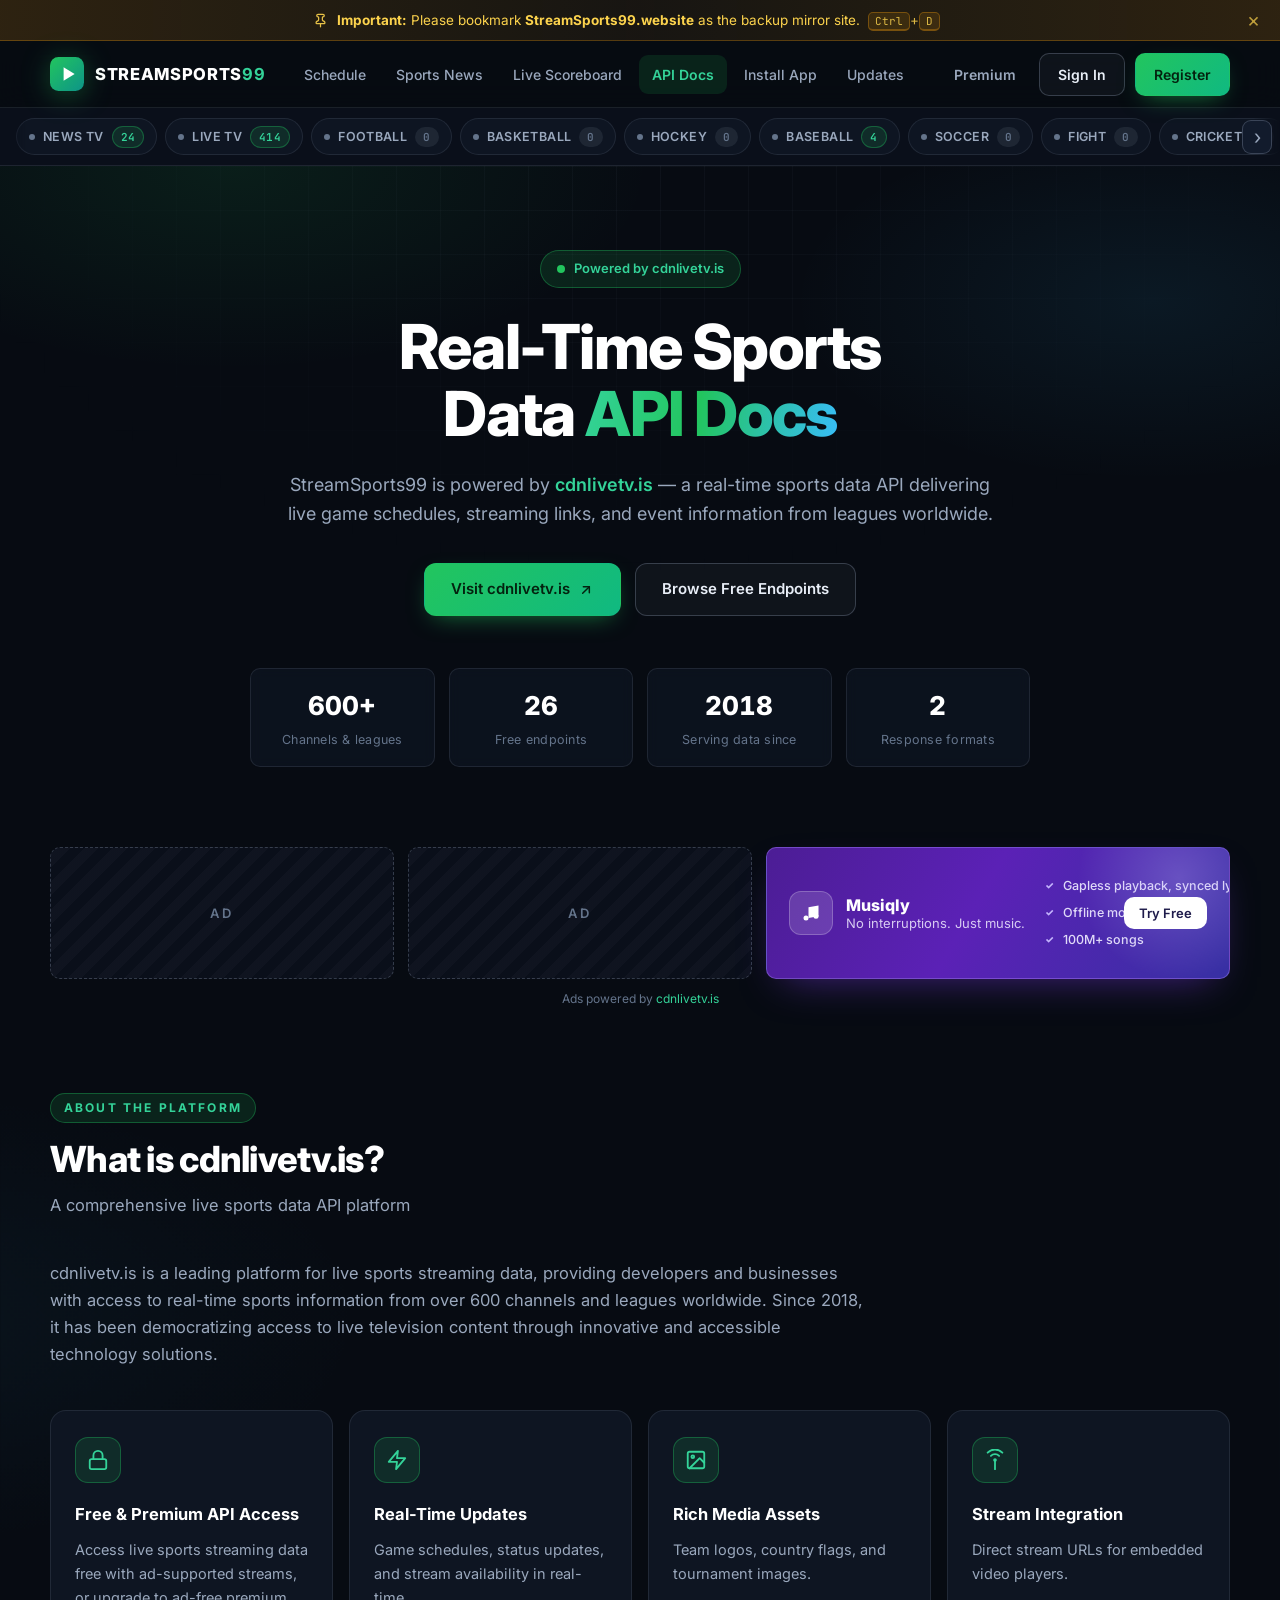
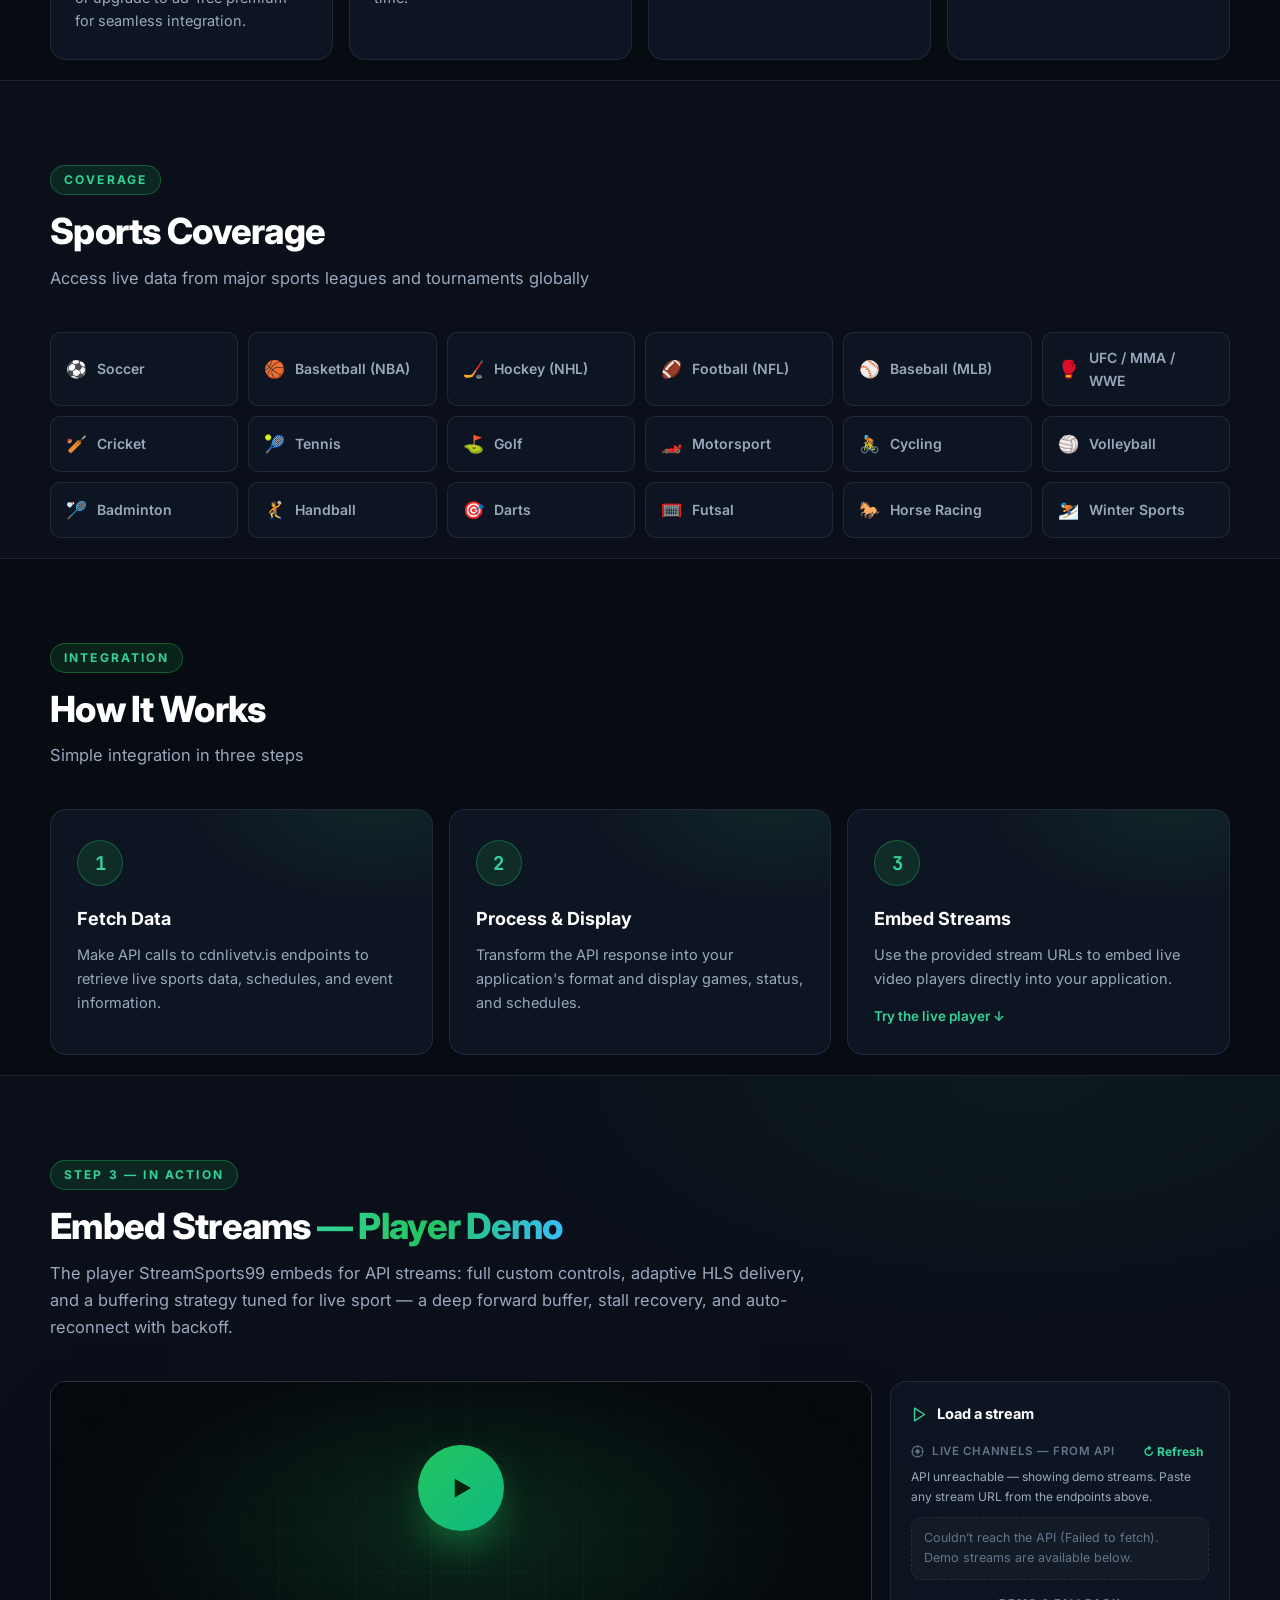
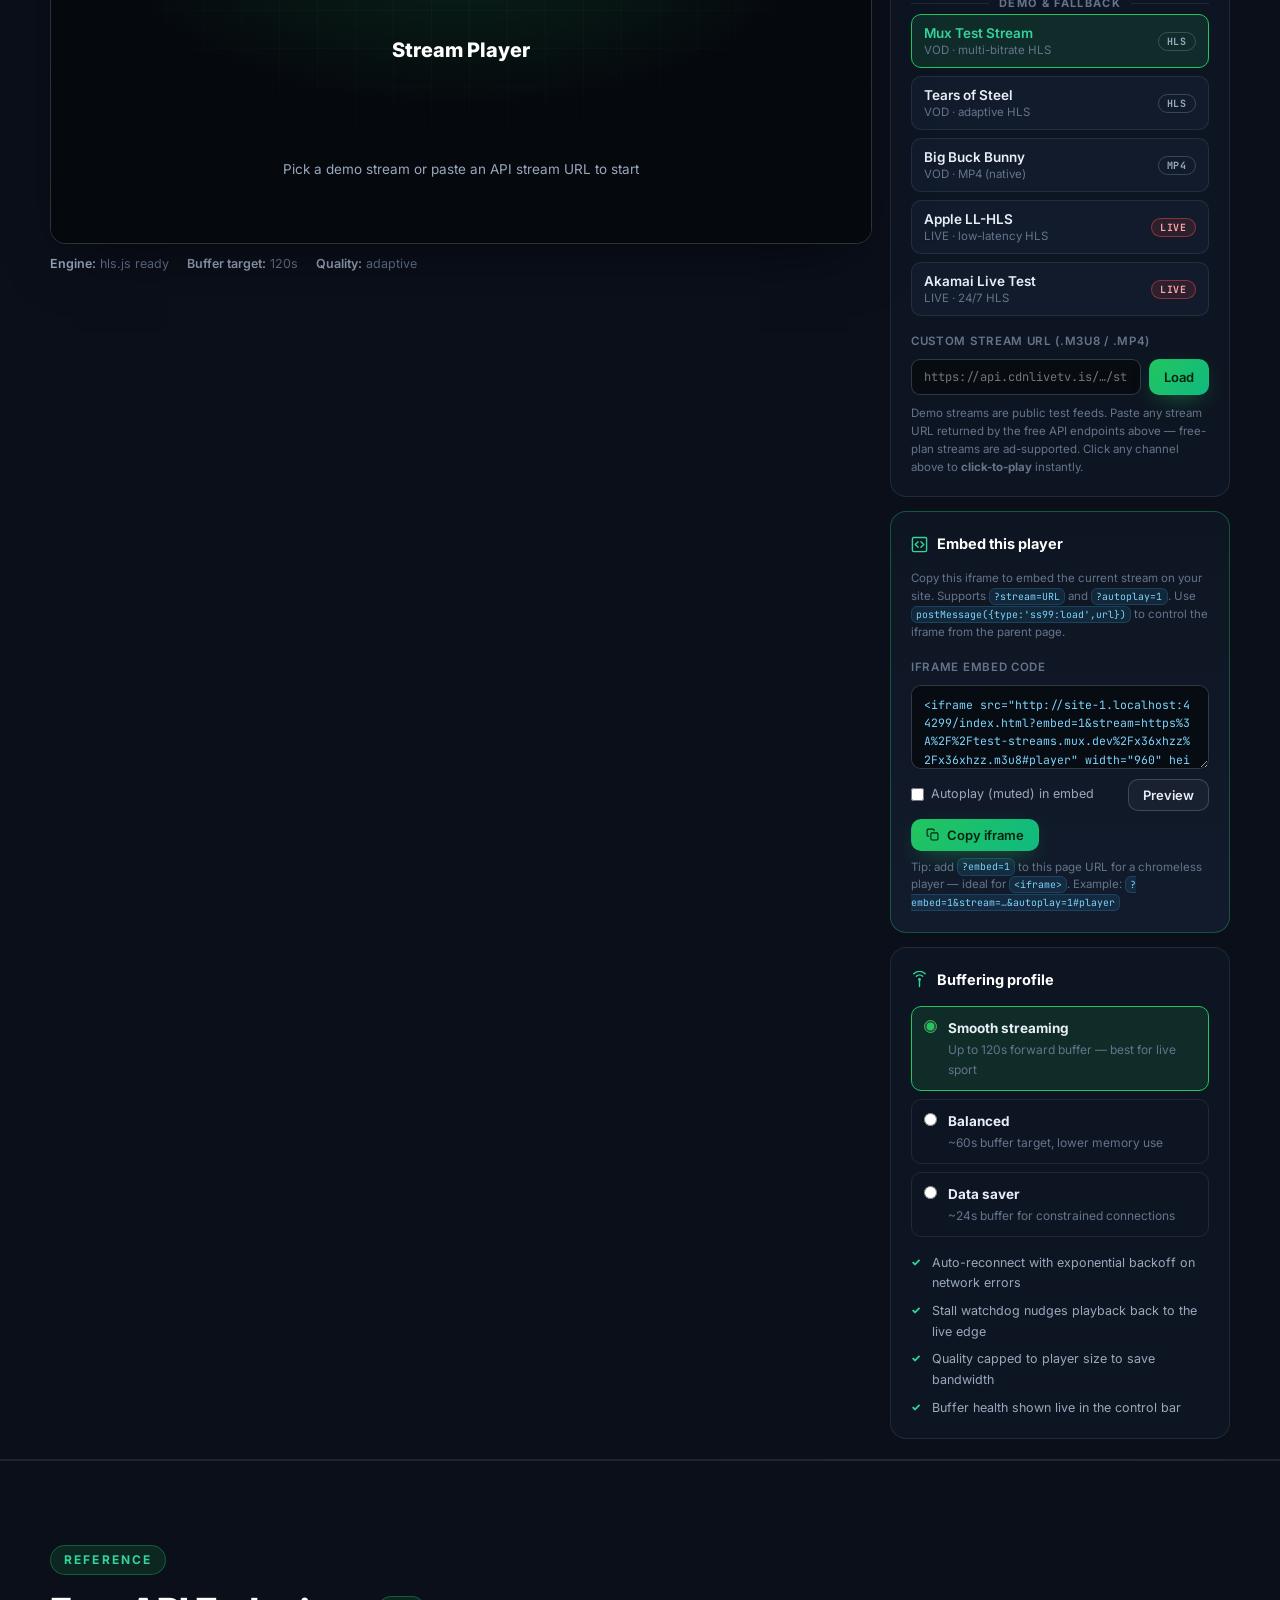
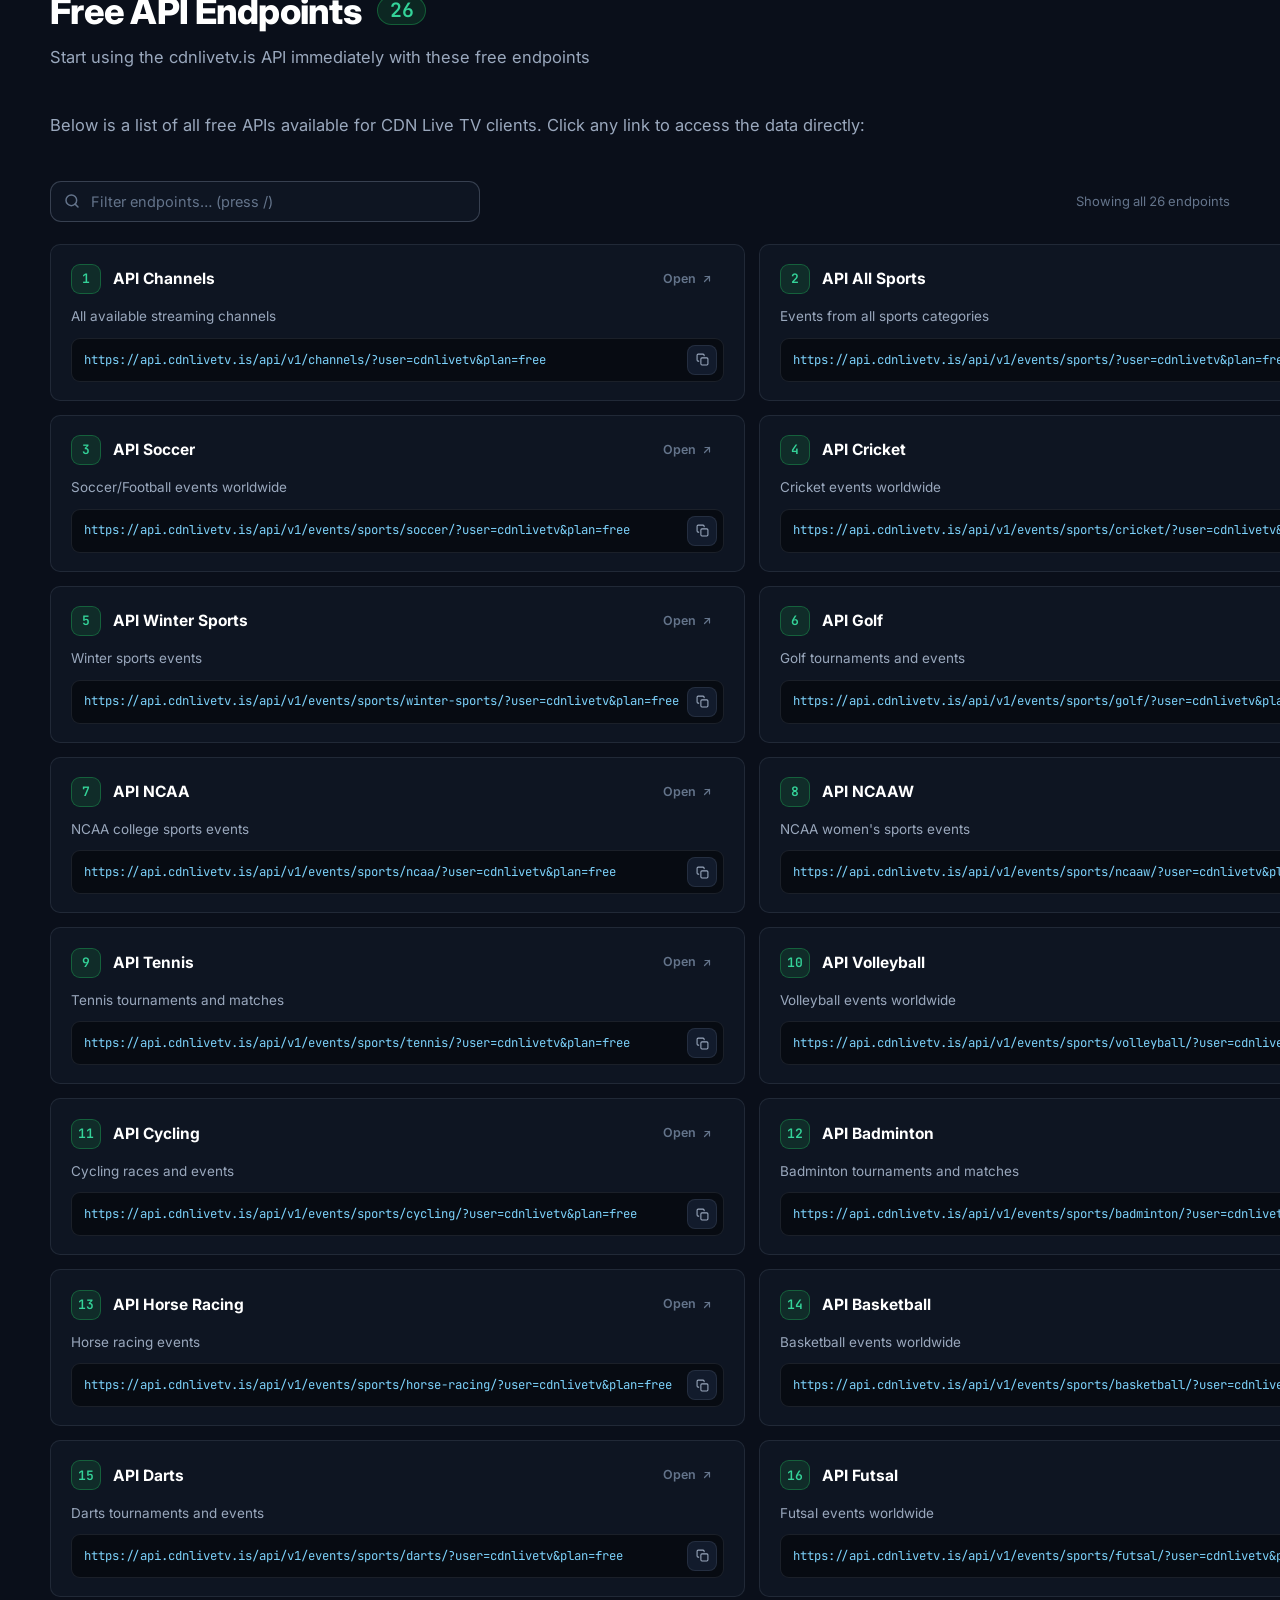
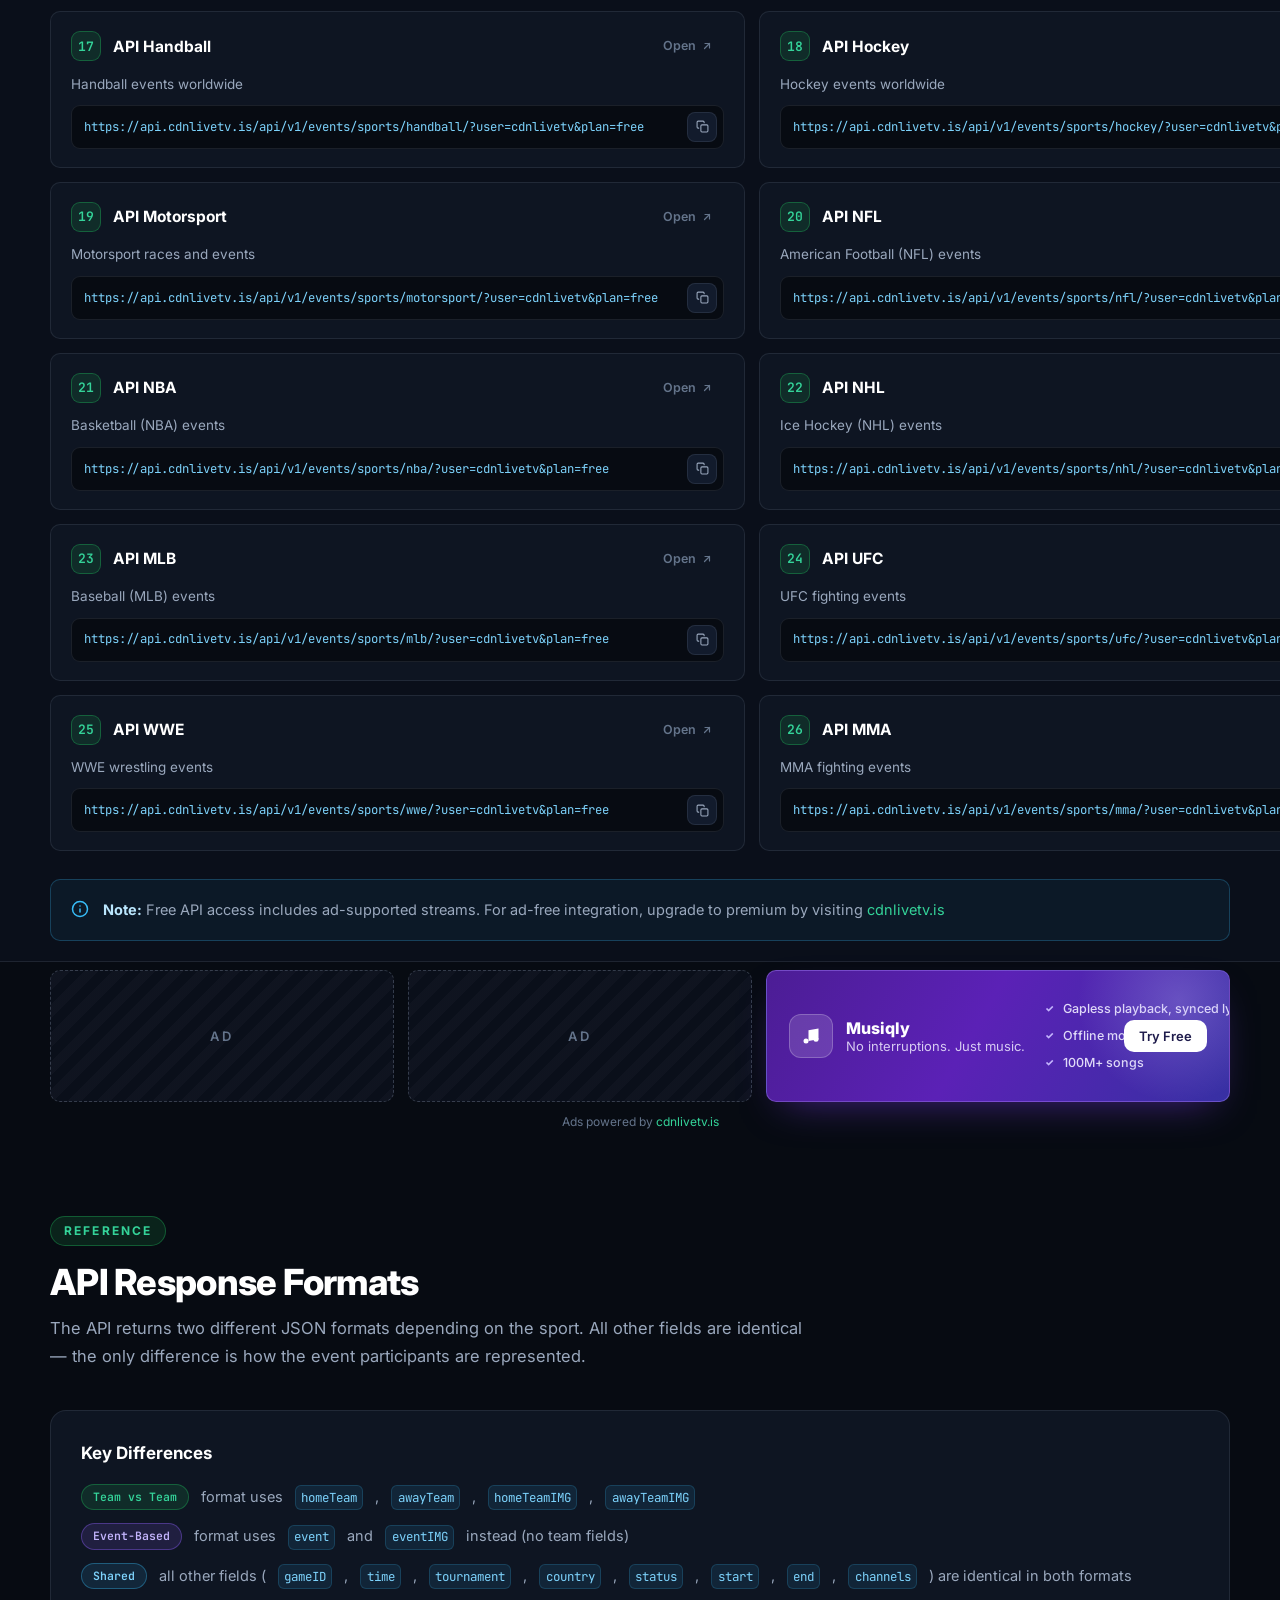
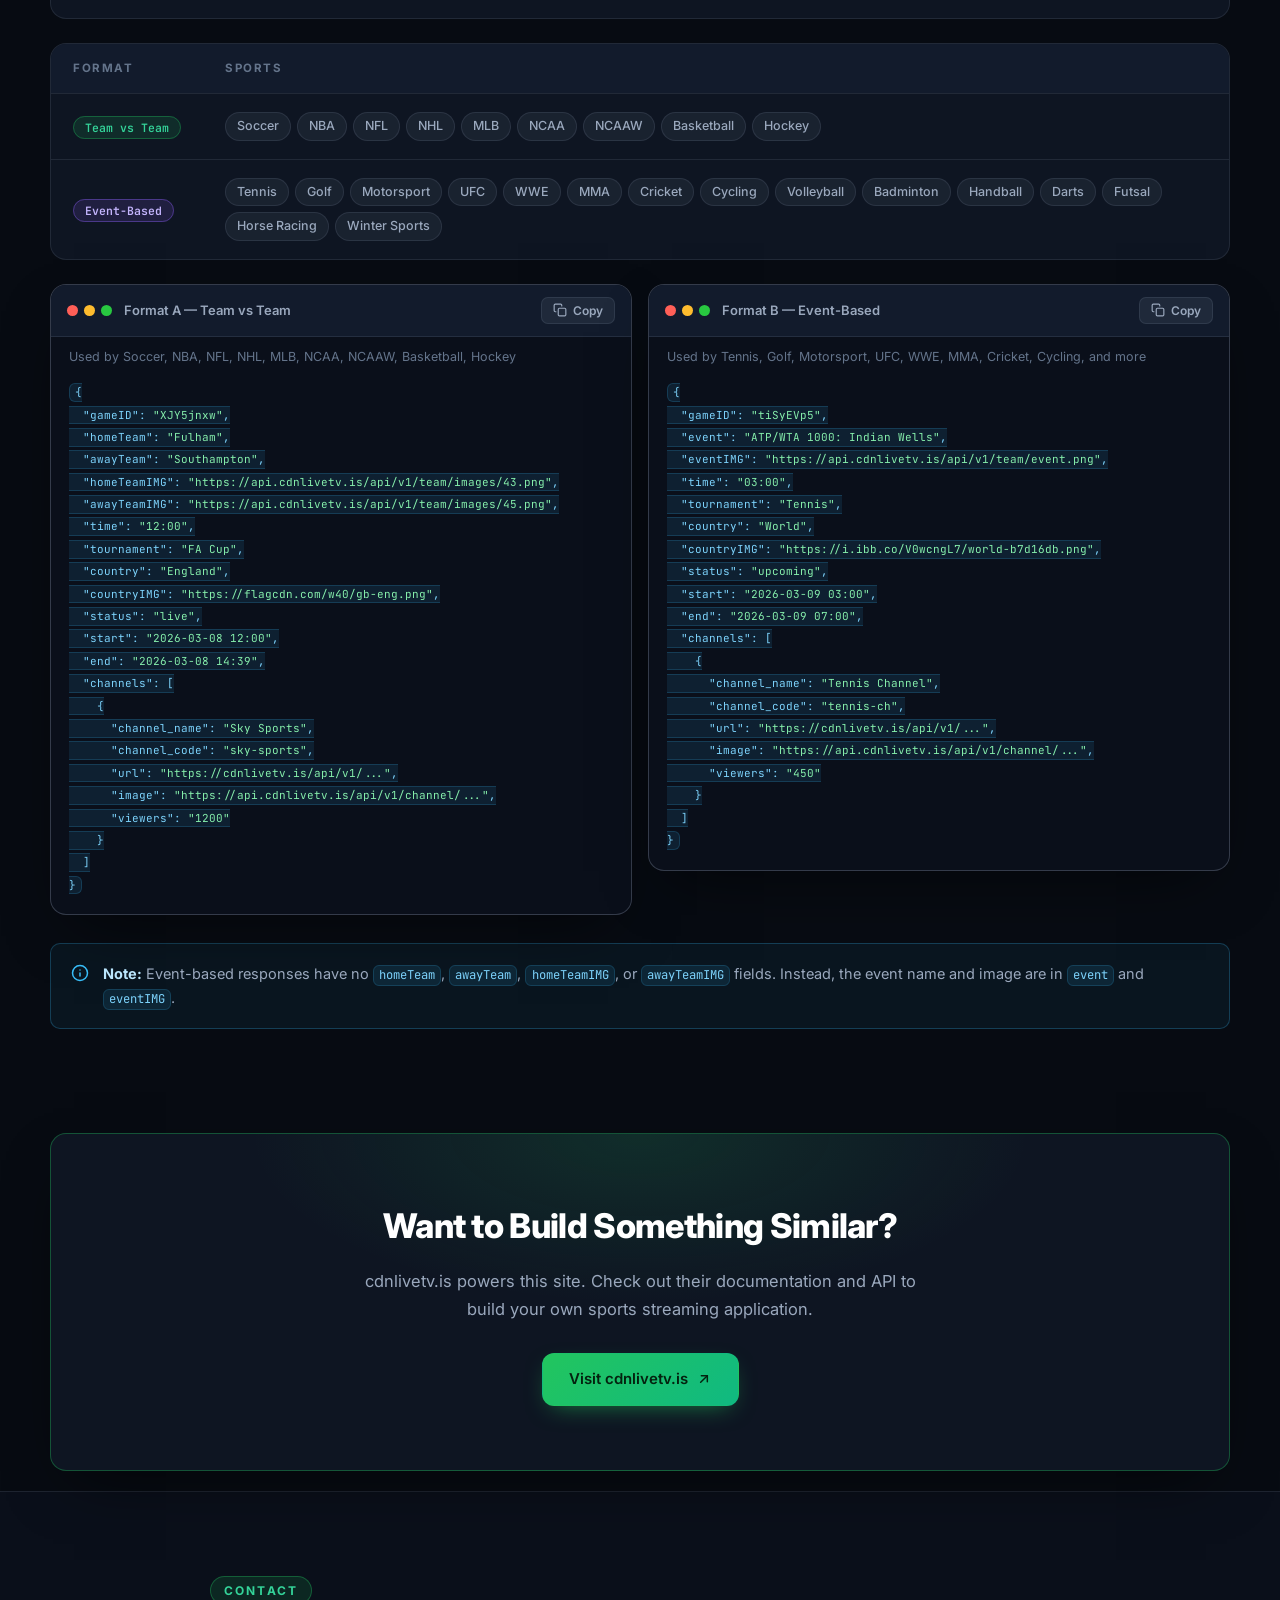
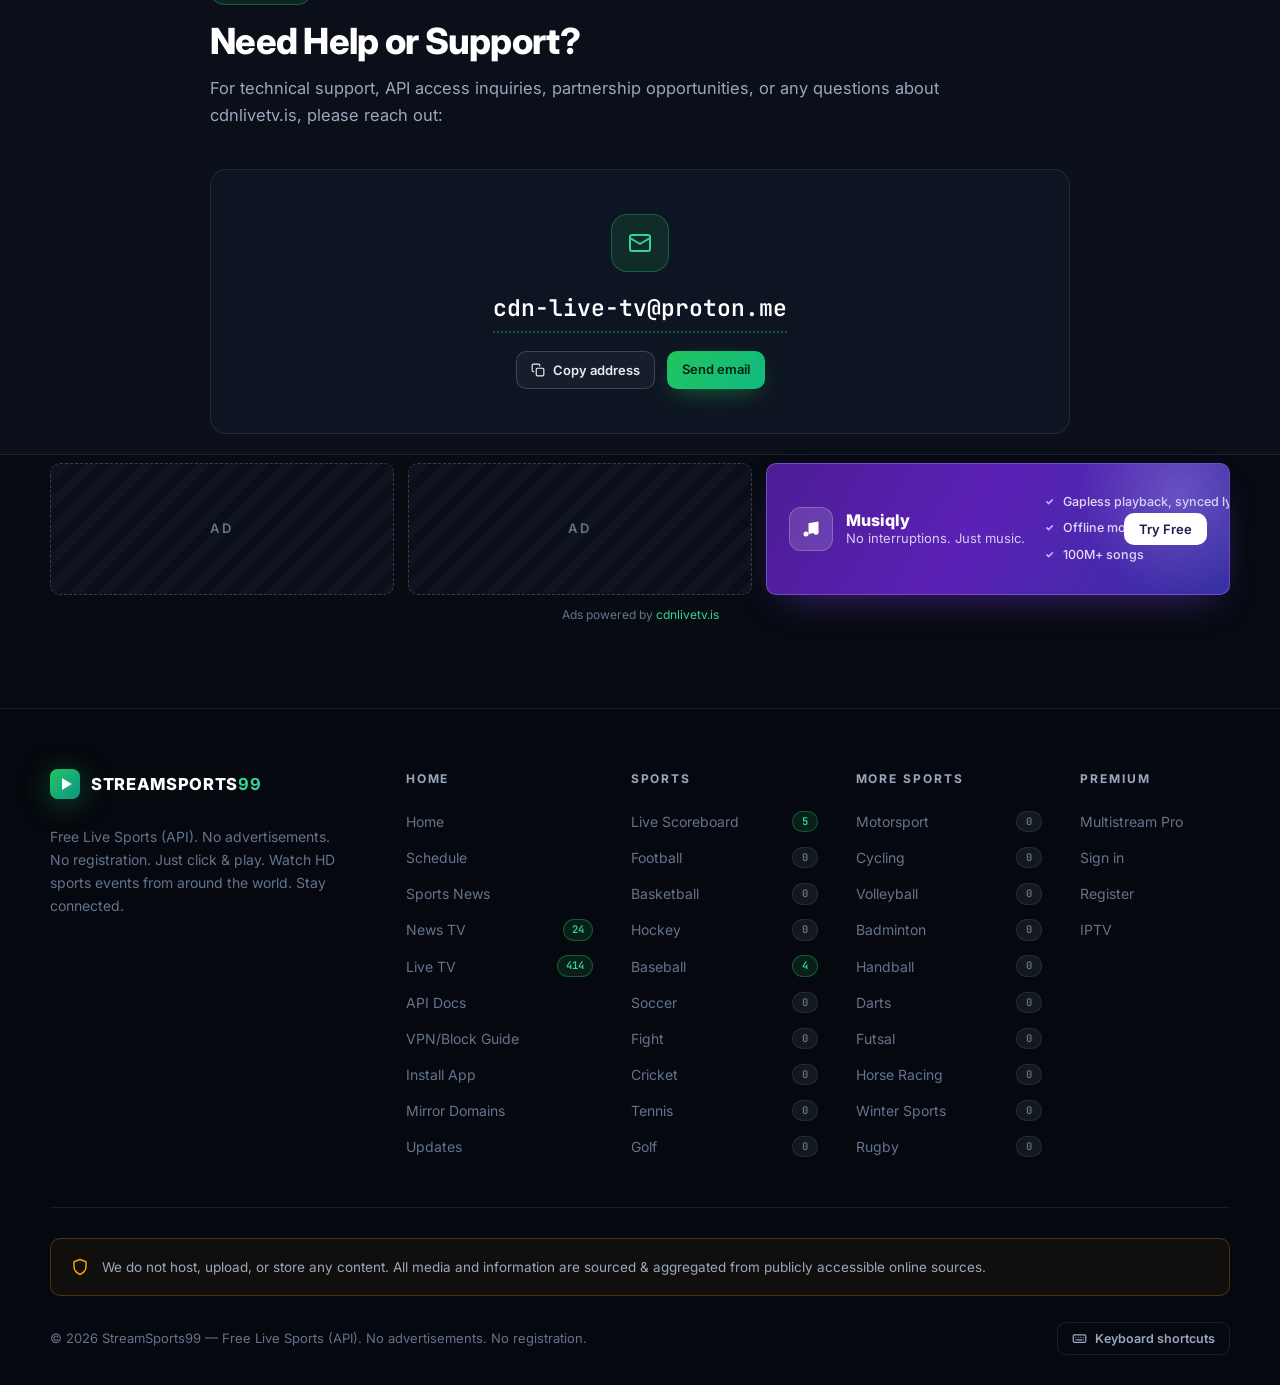
==== commit b64a6b00: "Player: pull channels from the API, iframe embed support, click-to-play - Fetch live channels from c" ====
--- a/index.html
+++ b/index.html
@@ -11,6 +11,7 @@
   <link rel="preconnect" href="https://fonts.gstatic.com" crossorigin>
   <link href="https://fonts.googleapis.com/css2?family=Inter:wght@400;500;600;700;800&family=JetBrains+Mono:wght@400;500;600&display=swap" rel="stylesheet">
   <link rel="stylesheet" href="css/styles.css">
+  <link rel="stylesheet" href="css/compat.css">
 </head>
 <body id="top">
   <a class="skip-link" href="#main">Skip to main content</a>
@@ -365,6 +366,17 @@
                 <svg viewBox="0 0 24 24" width="17" height="17" fill="none" stroke="currentColor" stroke-width="2" stroke-linecap="round" stroke-linejoin="round" aria-hidden="true"><polygon points="5 3 19 12 5 21 5 3"/></svg>
                 Load a stream
               </h3>
+              <!-- Live API channels (pulled at runtime) -->
+              <div class="api-channels-head">
+                <span class="side-label" style="margin-bottom:6px;display:flex;align-items:center;gap:8px">
+                  <svg viewBox="0 0 24 24" width="13" height="13" fill="none" stroke="currentColor" stroke-width="2" stroke-linecap="round" stroke-linejoin="round" aria-hidden="true"><circle cx="12" cy="12" r="10"/><circle cx="12" cy="12" r="3" fill="currentColor"/><path d="M12 2v2"/><path d="M12 20v2"/><path d="M2 12h2"/><path d="M20 12h2"/></svg>
+                  Live channels — from API
+                  <button class="link-btn" id="apiRefresh" title="Refresh channels from API" aria-label="Refresh API channels" style="margin-left:auto;font-size:12px">↻ Refresh</button>
+                </span>
+                <p class="api-status" id="apiStatus" aria-live="polite">Loading channels from API…</p>
+              </div>
+              <div class="stream-list api-stream-list" id="apiStreamList" aria-label="Live API channels"></div>
+              <div class="stream-divider" aria-hidden="true"><span>Demo &amp; fallback</span></div>
               <div class="stream-list" id="streamList"></div>
 
               <label class="side-label" for="streamUrl">Custom stream URL (.m3u8 / .mp4)</label>
@@ -372,7 +384,29 @@
                 <input type="url" id="streamUrl" placeholder="https://api.cdnlivetv.is/…/stream.m3u8" spellcheck="false" autocomplete="off">
                 <button class="btn btn-primary btn-sm" id="loadUrlBtn">Load</button>
               </div>
-              <p class="side-hint">Demo streams are public test feeds. Paste any stream URL returned by the free API endpoints above — free-plan streams are ad-supported.</p>
+              <p class="side-hint">Demo streams are public test feeds. Paste any stream URL returned by the free API endpoints above — free-plan streams are ad-supported. Click any channel above to <strong>click-to-play</strong> instantly.</p>
+            </div>
+
+            <div class="side-card embed-card">
+              <h3>
+                <svg viewBox="0 0 24 24" width="17" height="17" fill="none" stroke="currentColor" stroke-width="2" stroke-linecap="round" stroke-linejoin="round" aria-hidden="true"><rect x="2" y="2" width="20" height="20" rx="2"/><path d="M10 8l-4 4 4 4"/><path d="M14 8l4 4-4 4"/></svg>
+                Embed this player
+              </h3>
+              <p class="side-hint">Copy this iframe to embed the current stream on your site. Supports <code>?stream=URL</code> and <code>?autoplay=1</code>. Use <code>postMessage({type:'ss99:load',url})</code> to control the iframe from the parent page.</p>
+              <label class="side-label" for="embedCode">Iframe embed code</label>
+              <div class="embed-row">
+                <textarea id="embedCode" class="embed-code" readonly rows="3" spellcheck="false" aria-label="Iframe embed code"></textarea>
+              </div>
+              <div class="embed-actions">
+                <label class="embed-opt"><input type="checkbox" id="embedAutoplay"> Autoplay (muted) in embed</label>
+                <span style="flex:1"></span>
+                <button class="btn btn-outline btn-sm" id="embedPreviewBtn" title="Open embed preview in new tab">Preview</button>
+                <button class="btn btn-primary btn-sm" id="copyEmbedBtn">
+                  <svg viewBox="0 0 24 24" width="13" height="13" fill="none" stroke="currentColor" stroke-width="2" stroke-linecap="round" stroke-linejoin="round" aria-hidden="true"><rect x="9" y="9" width="13" height="13" rx="2"/><path d="M5 15H4a2 2 0 0 1-2-2V4a2 2 0 0 1 2-2h9a2 2 0 0 1 2 2v1"/></svg>
+                  Copy iframe
+                </button>
+              </div>
+              <p class="side-hint" style="margin-top:8px">Tip: add <code>?embed=1</code> to this page URL for a chromeless player — ideal for <code>&lt;iframe&gt;</code>. Example: <code id="embedExample">?embed=1&amp;stream=…&amp;autoplay=1#player</code></p>
             </div>
 
             <div class="side-card">
--- a/css/styles.css
+++ b/css/styles.css
@@ -66,8 +66,8 @@
   border: 1px solid rgba(56, 189, 248, 0.18);
 }
 
-.container { width: min(1180px, 100% - 40px); margin-inline: auto; }
-.container-narrow { width: min(860px, 100% - 40px); margin-inline: auto; }
+.container { width: 94%; max-width: 1180px; width: min(1180px, 100% - 40px); margin-inline: auto; }
+.container-narrow { width: 94%; max-width: 860px; width: min(860px, 100% - 40px); margin-inline: auto; }
 
 /* Focus */
 :focus-visible {
@@ -346,7 +346,10 @@
 .hero::before {
   content: "";
   position: absolute;
-  inset: 0;
+  top: 0;
+  right: 0;
+  bottom: 0;
+  left: 0;
   background-image:
     linear-gradient(rgba(148, 163, 184, 0.05) 1px, transparent 1px),
     linear-gradient(90deg, rgba(148, 163, 184, 0.05) 1px, transparent 1px);
@@ -385,6 +388,7 @@
 }
 
 .hero h1 {
+  font-size: 44px;
   font-size: clamp(38px, 6vw, 62px);
   font-weight: 800;
   line-height: 1.08;
@@ -554,6 +558,7 @@
   margin-bottom: 16px;
 }
 .section-head h2 {
+  font-size: 30px;
   font-size: clamp(26px, 3.6vw, 36px);
   font-weight: 800;
   letter-spacing: -0.02em;
@@ -651,7 +656,10 @@
 .step-card::before {
   content: "";
   position: absolute;
-  inset: 0;
+  top: 0;
+  right: 0;
+  bottom: 0;
+  left: 0;
   background: radial-gradient(260px 130px at 85% 0%, rgba(34, 197, 94, 0.09), transparent 70%);
   pointer-events: none;
 }
@@ -987,7 +995,7 @@
   border: 1px solid var(--accent-border);
   box-shadow: var(--shadow-lg);
 }
-.cta-banner h2 { font-size: clamp(24px, 3.4vw, 34px); font-weight: 800; color: #fff; letter-spacing: -0.02em; }
+.cta-banner h2 { font-size: 28px; font-size: clamp(24px, 3.4vw, 34px); font-weight: 800; color: #fff; letter-spacing: -0.02em; }
 .cta-banner p { max-width: 560px; margin: 14px auto 30px; color: var(--muted); font-size: 16.5px; }
 
 .support-card {
@@ -1013,6 +1021,7 @@
 }
 .support-email {
   font-family: var(--mono);
+  font-size: 19px;
   font-size: clamp(17px, 3vw, 23px);
   font-weight: 600;
   color: #fff;
@@ -1133,6 +1142,7 @@
   opacity: 0;
   pointer-events: none;
   transition: transform 0.25s cubic-bezier(0.2, 0.9, 0.3, 1.2), opacity 0.22s ease;
+  max-width: 480px;
   max-width: min(92vw, 480px);
   text-align: center;
 }
@@ -1141,7 +1151,10 @@
 
 .modal-overlay {
   position: fixed;
-  inset: 0;
+  top: 0;
+  right: 0;
+  bottom: 0;
+  left: 0;
   z-index: 350;
   display: grid;
   place-items: center;
@@ -1154,6 +1167,7 @@
 }
 .modal-overlay.open { opacity: 1; pointer-events: auto; }
 .modal {
+  width: 100%;
   width: min(460px, 100%);
   background: var(--panel);
   border: 1px solid var(--border-strong);
@@ -1340,7 +1354,7 @@
   overflow: hidden;
   outline-offset: -3px;
 }
-.player-video { width: 100%; height: 100%; display: block; background: #000; }
+.player-video { position: absolute; top: 0; left: 0; width: 100%; height: 100%; display: block; background: #000; }
 
 .player-stage[data-state="idle"] .player-controls,
 .player-stage[data-state="error"] .player-controls { display: none; }
@@ -1354,7 +1368,10 @@
 /* ---- Poster ---- */
 .player-poster {
   position: absolute;
-  inset: 0;
+  top: 0;
+  right: 0;
+  bottom: 0;
+  left: 0;
   z-index: 5;
   display: grid;
   place-items: center;
@@ -1366,7 +1383,10 @@
 }
 .poster-glow {
   position: absolute;
-  inset: 0;
+  top: 0;
+  right: 0;
+  bottom: 0;
+  left: 0;
   background-image:
     linear-gradient(rgba(148, 163, 184, 0.05) 1px, transparent 1px),
     linear-gradient(90deg, rgba(148, 163, 184, 0.05) 1px, transparent 1px);
@@ -1396,7 +1416,10 @@
 /* ---- Spinner ---- */
 .player-spinner {
   position: absolute;
-  inset: 0;
+  top: 0;
+  right: 0;
+  bottom: 0;
+  left: 0;
   z-index: 6;
   display: grid;
   place-items: center;
@@ -1526,7 +1549,7 @@
   transition: height 0.12s ease;
 }
 .pc-progress:hover .pc-track { height: 8px; }
-.pc-bufs { position: absolute; inset: 0; }
+.pc-bufs { position: absolute; top: 0; right: 0; bottom: 0; left: 0; }
 .pc-buf-range { position: absolute; top: 0; bottom: 0; background: rgba(255, 255, 255, 0.32); }
 .pc-played {
   position: absolute;
@@ -1552,7 +1575,10 @@
 .pc-progress:hover .pc-thumb { transform: translate(-50%, -50%) scale(1); }
 #seekRange {
   position: absolute;
-  inset: -6px 0;
+  top: -6px;
+  right: 0;
+  bottom: -6px;
+  left: 0;
   width: 100%;
   margin: 0;
   opacity: 0;
@@ -1727,7 +1753,7 @@
   transition: border-color 0.14s ease, background 0.14s ease;
 }
 .profile-opt:hover { border-color: var(--accent-border); }
-.profile-opt:has(input:checked) { border-color: var(--accent); background: var(--accent-soft); }
+.profile-opt:has(input:checked), .profile-opt.active { border-color: var(--accent); background: var(--accent-soft); }
 .profile-opt input { margin-top: 3px; accent-color: #22c55e; flex: none; }
 .profile-opt strong { display: block; font-size: 13.5px; color: var(--text); }
 .profile-opt small { display: block; font-size: 12px; color: var(--faint); margin-top: 1px; }
@@ -1749,6 +1775,124 @@
   font-size: 11px;
 }
 
+/* ---- API channels + embed + click-to-play polish ---- */
+.api-channels-head { margin-bottom: 10px; }
+.api-status {
+  font-size: 12px;
+  color: var(--muted);
+  margin: 2px 0 0;
+  min-height: 18px;
+}
+.api-loading, .api-empty {
+  font-size: 12.5px;
+  color: var(--faint);
+  padding: 10px 12px;
+  border: 1px dashed var(--border);
+  border-radius: 10px;
+  background: rgba(148,163,184,0.04);
+}
+.stream-divider {
+  display: flex;
+  align-items: center;
+  gap: 10px;
+  margin: 14px 0 2px;
+  font-size: 11px;
+  font-weight: 700;
+  letter-spacing: 0.12em;
+  text-transform: uppercase;
+  color: var(--faint);
+}
+.stream-divider::before, .stream-divider::after {
+  content: "";
+  flex: 1;
+  height: 1px;
+  background: var(--border);
+}
+.link-btn {
+  background: none;
+  border: 0;
+  color: var(--accent-2);
+  font-weight: 700;
+  cursor: pointer;
+  padding: 2px 6px;
+  border-radius: 6px;
+}
+.link-btn:hover { background: var(--accent-soft); text-decoration: underline; }
+.embed-card { border-color: var(--accent-border); background: linear-gradient(180deg, var(--panel), var(--panel-2)); }
+.embed-code {
+  width: 100%;
+  min-height: 84px;
+  background: var(--bg);
+  border: 1px solid var(--border-strong);
+  border-radius: 10px;
+  color: #7dd3fc;
+  font-family: var(--mono);
+  font-size: 11.5px;
+  line-height: 1.6;
+  padding: 10px 12px;
+  resize: vertical;
+  white-space: pre-wrap;
+  word-break: break-all;
+}
+.embed-code:focus { outline: none; border-color: var(--accent); box-shadow: 0 0 0 3px rgba(34,197,94,0.15); }
+.embed-row { display: flex; gap: 8px; }
+.embed-actions {
+  display: flex;
+  align-items: center;
+  gap: 8px;
+  margin-top: 10px;
+  flex-wrap: wrap;
+}
+.embed-opt {
+  display: inline-flex;
+  align-items: center;
+  gap: 7px;
+  font-size: 12.5px;
+  color: var(--muted);
+  cursor: pointer;
+}
+.embed-opt input { accent-color: #22c55e; }
+.player-poster { cursor: pointer; }
+.player-poster:focus-visible { outline: 2px solid var(--accent); outline-offset: -4px; }
+.stream-item { cursor: pointer; }
+.stream-item:focus-visible { outline: 2px solid var(--accent); outline-offset: 2px; }
+
+/* Embed mode — chromeless player for iframes */
+html.embed-mode .announce,
+html.embed-mode .site-header,
+html.embed-mode .sportsbar,
+html.embed-mode .hero,
+html.embed-mode .section:not(.player-section),
+html.embed-mode .site-footer,
+html.embed-mode .back-to-top,
+html.embed-mode .ad-row,
+html.embed-mode .ad-credit {
+  display: none !important;
+}
+html.embed-mode body { background: #000; }
+html.embed-mode .player-section {
+  padding: 0;
+  background: #000;
+  border: 0;
+}
+html.embed-mode .container { width: 100%; max-width: none; margin: 0; padding: 0; }
+html.embed-mode .section-head { display: none; }
+html.embed-mode .player-layout {
+  grid-template-columns: 1fr;
+  gap: 0;
+}
+html.embed-mode .player-stage {
+  border-radius: 0;
+  border: 0;
+  box-shadow: none;
+}
+html.embed-mode .player-side { display: none; }
+html.embed-mode .player-note { display: none; }
+html.embed-mode .player-main { min-height: 100vh; display: grid; }
+
+/* Iframed but not embed param — keep layout but ensure player visible */
+html.is-iframed .player-stage { box-shadow: none; }
+
 /* ---- Player responsive ---- */
 @media (max-width: 1080px) {
   .player-layout { grid-template-columns: minmax(0, 1fr) 300px; }
@@ -1784,3 +1928,8 @@
   border-radius: 5px;
   padding: 1px 6px;
 }
+
+/* Player stage fallback for engines without aspect-ratio (Chromium < 88) */
+@supports not (aspect-ratio: 16 / 9) {
+  .player-stage { height: 0; padding-top: 56.25%; }
+}
--- a/css/compat.css
+++ b/css/compat.css
@@ -0,0 +1,241 @@
+/* ==========================================================================
+   StreamSports99 — TV & legacy browser compatibility
+   Loaded after styles.css. Scopes:
+     .tv          smart-TV mode (D-pad, overscan, big focus targets)
+     .no-flexgap  engines without flexbox `gap` (Chromium < 84 / old TV boxes)
+     .no-grid     engines without CSS grid (Chromium < 57)
+     .no-cssvars  engines without CSS custom properties (Chromium < 49) —
+                  emergency readable skin
+   Classes are added to <html> by js/main.js at startup.
+   ========================================================================== */
+
+/* ==========================================================================
+   1. TV MODE — D-pad friendly, overscan-safe, larger targets
+   ========================================================================== */
+.tv body { font-size: 17.5px; }
+
+/* Overscan safe area: keep content away from screen edges (~2.5% each side) */
+.tv .container,
+.tv .container-narrow { width: 92%; }
+.tv .site-header .header-inner { height: 72px; }
+.tv .announce { padding-top: 12px; padding-bottom: 12px; font-size: 15px; }
+.tv .back-to-top { right: 40px; bottom: 40px; width: 52px; height: 52px; }
+
+/* Strong, unmissable focus ring for D-pad navigation */
+.tv a:focus,
+.tv button:focus,
+.tv input:focus,
+.tv [tabindex]:focus {
+  outline: 4px solid #34d399 !important;
+  outline-offset: 2px;
+  border-radius: 8px;
+  box-shadow: 0 0 0 8px rgba(34, 197, 94, 0.25) !important;
+}
+.tv .endpoint-card:focus-within { border-color: #22c55e; }
+.tv .player-stage:focus { outline: 4px solid #34d399 !important; }
+
+/* Bigger text + hit targets */
+.tv .main-nav a { font-size: 16px; padding: 10px 16px; }
+.tv .sport-chip { font-size: 14.5px; padding: 10px 16px; }
+.tv .sport-chip .chip-count { font-size: 13px; }
+.tv .btn { font-size: 15.5px; padding: 12px 22px; }
+.tv .pc-btn { width: 46px; height: 44px; }
+.tv .pc-time { font-size: 14px; }
+.tv .pc-bufferpill { font-size: 13px; }
+.tv .ep-open { font-size: 14px; padding: 8px 14px; }
+.tv .icon-btn { width: 38px; height: 38px; }
+.tv .stream-item { padding: 14px 16px; }
+.tv .si-main strong { font-size: 15px; }
+.tv .si-main small { font-size: 13px; }
+.tv .footer-col a { font-size: 15.5px; padding: 7px 0; }
+.tv .poster-play { width: 104px; height: 104px; }
+.tv .poster-sub { font-size: 15.5px; }
+.tv .side-hint { font-size: 13.5px; }
+.tv .player-note { font-size: 14px; }
+
+/* Controls never auto-hide on TV (pointerless UI) */
+.tv .player-stage.controls-hidden { cursor: auto; }
+.tv .player-stage.controls-hidden .player-controls {
+  opacity: 1;
+  transform: none;
+  pointer-events: auto;
+}
+
+/* No hover on TV: make "hover" states apply to focus instead */
+.tv .endpoint-card:focus,
+.tv .feature-card:focus-within,
+.tv .step-card:focus-within,
+.tv .stream-item:focus {
+  border-color: #22c55e;
+  transform: translateY(-2px);
+}
+
+/* Spatnav hint: hide the mouse-only back-to-top on TV (T key / D-pad instead) */
+.tv .back-to-top { display: none; }
+
+/* ==========================================================================
+   2. NO-FLEXGAP — margin fallbacks (engines where flex `gap` is ignored)
+   ========================================================================== */
+.no-flexgap .btn > * + * { margin-left: 8px; }
+.no-flexgap .hero-badge > * + * { margin-left: 9px; }
+.no-flexgap .header-actions > * + * { margin-left: 10px; }
+.no-flexgap .main-nav > * + * { margin-left: 4px; }
+.no-flexgap .hero-actions > * + * { margin-left: 14px; }
+.no-flexgap .hero-stats > * + * { margin-left: 14px; }
+.no-flexgap .announce-text > * + * { margin-left: 9px; }
+.no-flexgap .musiqly-features > * + * { margin-left: 16px; }
+.no-flexgap .musiqly-features li { margin-top: 6px; }
+.no-flexgap .musiqly-brand > * + * { margin-left: 13px; }
+.no-flexgap .endpoint-toolbar > * + * { margin-left: 18px; }
+.no-flexgap .ep-head > * + * { margin-left: 12px; }
+.no-flexgap .ep-url > * + * { margin-left: 8px; }
+.no-flexgap .support-actions > * + * { margin-left: 12px; }
+.no-flexgap .callout > * + * { margin-left: 14px; }
+.no-flexgap .code-panel-head > * + * { margin-left: 12px; }
+.no-flexgap .code-dots > * + * { margin-left: 6px; }
+.no-flexgap .sport-pills > * + * { margin-left: 6px; }
+.no-flexgap .kbd-combo > * + * { margin-left: 5px; }
+.no-flexgap .shortcut-list li { margin-top: 4px; }
+.no-flexgap .keydiff-list li { margin-top: 13px; }
+.no-flexgap .endpoint-card > * + * { margin-top: 10px; }
+.no-flexgap .side-card h3 > * + * { margin-left: 9px; }
+.no-flexgap .stream-list > * + * { margin-top: 8px; }
+.no-flexgap .profile-list > * + * { margin-top: 8px; }
+.no-flexgap .side-facts > * + * { margin-top: 7px; }
+.no-flexgap .side-facts li { margin-top: 7px; }
+.no-flexgap .url-row > * + * { margin-left: 8px; }
+.no-flexgap .support-card > * + * { margin-top: 18px; }
+.no-flexgap .support-actions > * + * { margin-top: 12px; }
+.no-flexgap .player-note > * + * { margin-left: 18px; }
+.no-flexgap .player-note > span { margin-top: 6px; }
+.no-flexgap .pc-row > * + * { margin-left: 4px; }
+.no-flexgap .pc-volume > * + * { margin-left: 2px; }
+.no-flexgap .pc-live > * + * { margin-left: 7px; }
+.no-flexgap .pm-list > * + * { margin-top: 2px; }
+.no-flexgap .pm-opt > * + * { margin-left: 12px; }
+.no-flexgap .stream-item > * + * { margin-left: 10px; }
+.no-flexgap .modal-head > * + * { margin-left: 14px; }
+.no-flexgap .footer-disclaimer > * + * { margin-left: 13px; }
+.no-flexgap .footer-bottom > * + * { margin-left: 16px; }
+.no-flexgap .filter-box input { padding-right: 40px; }
+
+/* ==========================================================================
+   3. NO-GRID — flexbox fallbacks (engines without CSS grid)
+   ========================================================================== */
+.no-grid .feature-grid,
+.no-grid .coverage-grid,
+.no-grid .steps-grid,
+.no-grid .endpoint-grid,
+.no-grid .hero-stats,
+.no-grid .footer-grid,
+.no-grid .code-grid,
+.no-grid .player-layout,
+.no-grid .stream-list,
+.no-grid .profile-list,
+.no-grid .side-facts,
+.no-grid .keydiff-list,
+.no-grid .ps-list,
+.no-grid .format-table-wrap { display: block; }
+
+.no-grid .feature-card,
+.no-grid .step-card { width: 48%; display: inline-block; vertical-align: top; margin: 0 1.3% 16px 0; }
+.no-grid .coverage-grid li { width: 32.2%; display: inline-block; vertical-align: top; margin: 0 0.6% 8px 0; }
+.no-grid .hero-stats .stat { width: 23.5%; display: inline-block; vertical-align: top; margin: 0 1% 12px 0; }
+.no-grid .endpoint-card { margin-bottom: 14px; }
+.no-grid .code-panel { margin-bottom: 16px; }
+.no-grid .player-side { margin-top: 18px; }
+.no-grid .player-main { display: block; }
+
+.no-grid .footer-grid .footer-brand { display: block; margin-bottom: 30px; }
+.no-grid .footer-col { display: inline-block; vertical-align: top; width: 30%; min-width: 180px; margin: 0 2% 26px 0; }
+
+.no-grid .stream-list .stream-item,
+.no-grid .profile-list .profile-opt { display: block; margin-bottom: 8px; }
+.no-grid .side-facts li { display: block; margin-bottom: 7px; }
+.no-grid .keydiff-list li { display: block; margin-bottom: 13px; }
+.no-grid .ps-list dt { display: inline-block; min-width: 45%; }
+.no-grid .ps-list dd { display: inline-block; width: 50%; }
+
+/* grid place-items centering -> flex centering */
+.no-grid .brand-mark,
+.no-grid .badge-dot,
+.no-grid .feature-icon,
+.no-grid .step-number,
+.no-grid .ep-num,
+.no-grid .poster-play,
+.no-grid .spin-ring,
+.no-grid .support-icon,
+.no-grid .musiqly-logo,
+.no-grid .back-to-top,
+.no-grid .icon-btn,
+.no-grid .pc-btn,
+.no-grid .ad-slot {
+  display: -webkit-box;
+  display: -webkit-flex;
+  display: flex;
+  -webkit-box-align: center;
+  -webkit-align-items: center;
+  align-items: center;
+  -webkit-box-pack: center;
+  -webkit-justify-content: center;
+  justify-content: center;
+}
+
+/* ==========================================================================
+   4. NO-CSSVARS — emergency readable skin (ancient TV box browsers)
+      Everything var()-based is re-stated with literal values.
+   ========================================================================== */
+.no-cssvars body { background: #070b12; color: #e8eef7; }
+.no-cssvars .announce { background: #231a05; color: #fcd34d; border-bottom: 1px solid #6b4c0a; }
+.no-cssvars .site-header { background: #0a0f1a; border-bottom: 1px solid #2a3547; }
+.no-cssvars .main-nav a { color: #9aa8bd; }
+.no-cssvars .main-nav a.active { color: #34d399; background: #12291b; }
+.no-cssvars .sportsbar { background: #0a0f1a; border-bottom: 1px solid #2a3547; }
+.no-cssvars .sport-chip { background: #0e1522; border: 1px solid #2a3547; color: #9aa8bd; }
+.no-cssvars .section-alt { background: #0a0f1a; border-top: 1px solid #2a3547; border-bottom: 1px solid #2a3547; }
+.no-cssvars .feature-card,
+.no-cssvars .step-card,
+.no-cssvars .endpoint-card,
+.no-cssvars .keydiff-card,
+.no-cssvars .support-card,
+.no-cssvars .side-card { background: #0e1522; border: 1px solid #2a3547; }
+.no-cssvars .coverage-grid li { background: #0e1522; border: 1px solid #2a3547; color: #9aa8bd; }
+.no-cssvars .hero-badge { color: #34d399; background: #12291b; border: 1px solid #1e4d33; }
+.no-cssvars .kicker { color: #34d399; background: #12291b; border: 1px solid #1e4d33; }
+.no-cssvars .btn-primary { background: #16a34a; color: #04220f; }
+.no-cssvars .btn-outline { background: #0e1522; border: 1px solid #3d4a5f; color: #e8eef7; }
+.no-cssvars .stat { background: #0e1522; border: 1px solid #2a3547; }
+.no-cssvars .ep-url { background: #070b12; border: 1px solid #2a3547; }
+.no-cssvars .ep-num { color: #34d399; background: #12291b; border: 1px solid #1e4d33; }
+.no-cssvars .code-panel { background: #0a0f1a; border: 1px solid #3d4a5f; }
+.no-cssvars .code-panel-head { background: #121b2c; border-bottom: 1px solid #2a3547; }
+.no-cssvars .callout { background: #0b1a26; border: 1px solid #1e4966; color: #9aa8bd; }
+.no-cssvars .musiqly { background: #4c1d95; border: 1px solid #7c6bd6; }
+.no-cssvars .ad-slot { border: 2px dashed #3d4a5f; background: #0a0f1a; color: #64748b; }
+.no-cssvars .player-stage { background: #000; border: 1px solid #3d4a5f; }
+.no-cssvars .player-controls { background: linear-gradient(transparent, #000); }
+.no-cssvars .player-menu { background: #0a0f1a; border: 1px solid #3d4a5f; }
+.no-cssvars .player-stats { background: #0a0f1a; border: 1px solid #3d4a5f; }
+.no-cssvars .stream-item { background: #121b2c; border: 1px solid #2a3547; }
+.no-cssvars .stream-item.active { border-color: #22c55e; background: #12291b; }
+.no-cssvars .profile-opt { border: 1px solid #2a3547; }
+.no-cssvars .profile-opt.active { border-color: #22c55e; background: #12291b; }
+.no-cssvars .url-row input { background: #070b12; border: 1px solid #3d4a5f; color: #e8eef7; }
+.no-cssvars .filter-box input { background: #0e1522; border: 1px solid #3d4a5f; color: #e8eef7; }
+.no-cssvars .site-footer { background: #05080e; border-top: 1px solid #2a3547; }
+.no-cssvars .footer-disclaimer { border: 1px solid #6b4c0a; background: #1c1503; color: #9aa8bd; }
+.no-cssvars .modal { background: #0e1522; border: 1px solid #3d4a5f; }
+.no-cssvars .kbd-combo kbd { background: #121b2c; border: 1px solid #3d4a5f; color: #e8eef7; }
+.no-cssvars .support-email { color: #34d399; }
+.no-cssvars a { color: #34d399; }
+.no-cssvars .footer-col a { color: #64748b; }
+.no-cssvars .toast { background: #121b2c; border: 1px solid #1e4d33; color: #e8eef7; }
+.no-cssvars .cta-banner { background: #0e1522; border: 1px solid #1e4d33; }
+.no-cssvars .poster-play { background: #16a34a; color: #04220f; }
+.no-cssvars .player-poster { background: #05080d; }
+.no-cssvars .pc-played { background: #16a34a; }
+.no-cssvars .pc-btn { color: #e8eef7; }
+.no-cssvars .pc-bufferpill.good { color: #86efac; }
+.no-cssvars .pc-bufferpill.warn { color: #fcd34d; }
+.no-cssvars .pc-bufferpill.low { color: #fca5a5; }
+.no-cssvars .si-badge.si-live { color: #fca5a5; border-color: #7f1d1d; background: #2a0d0d; }
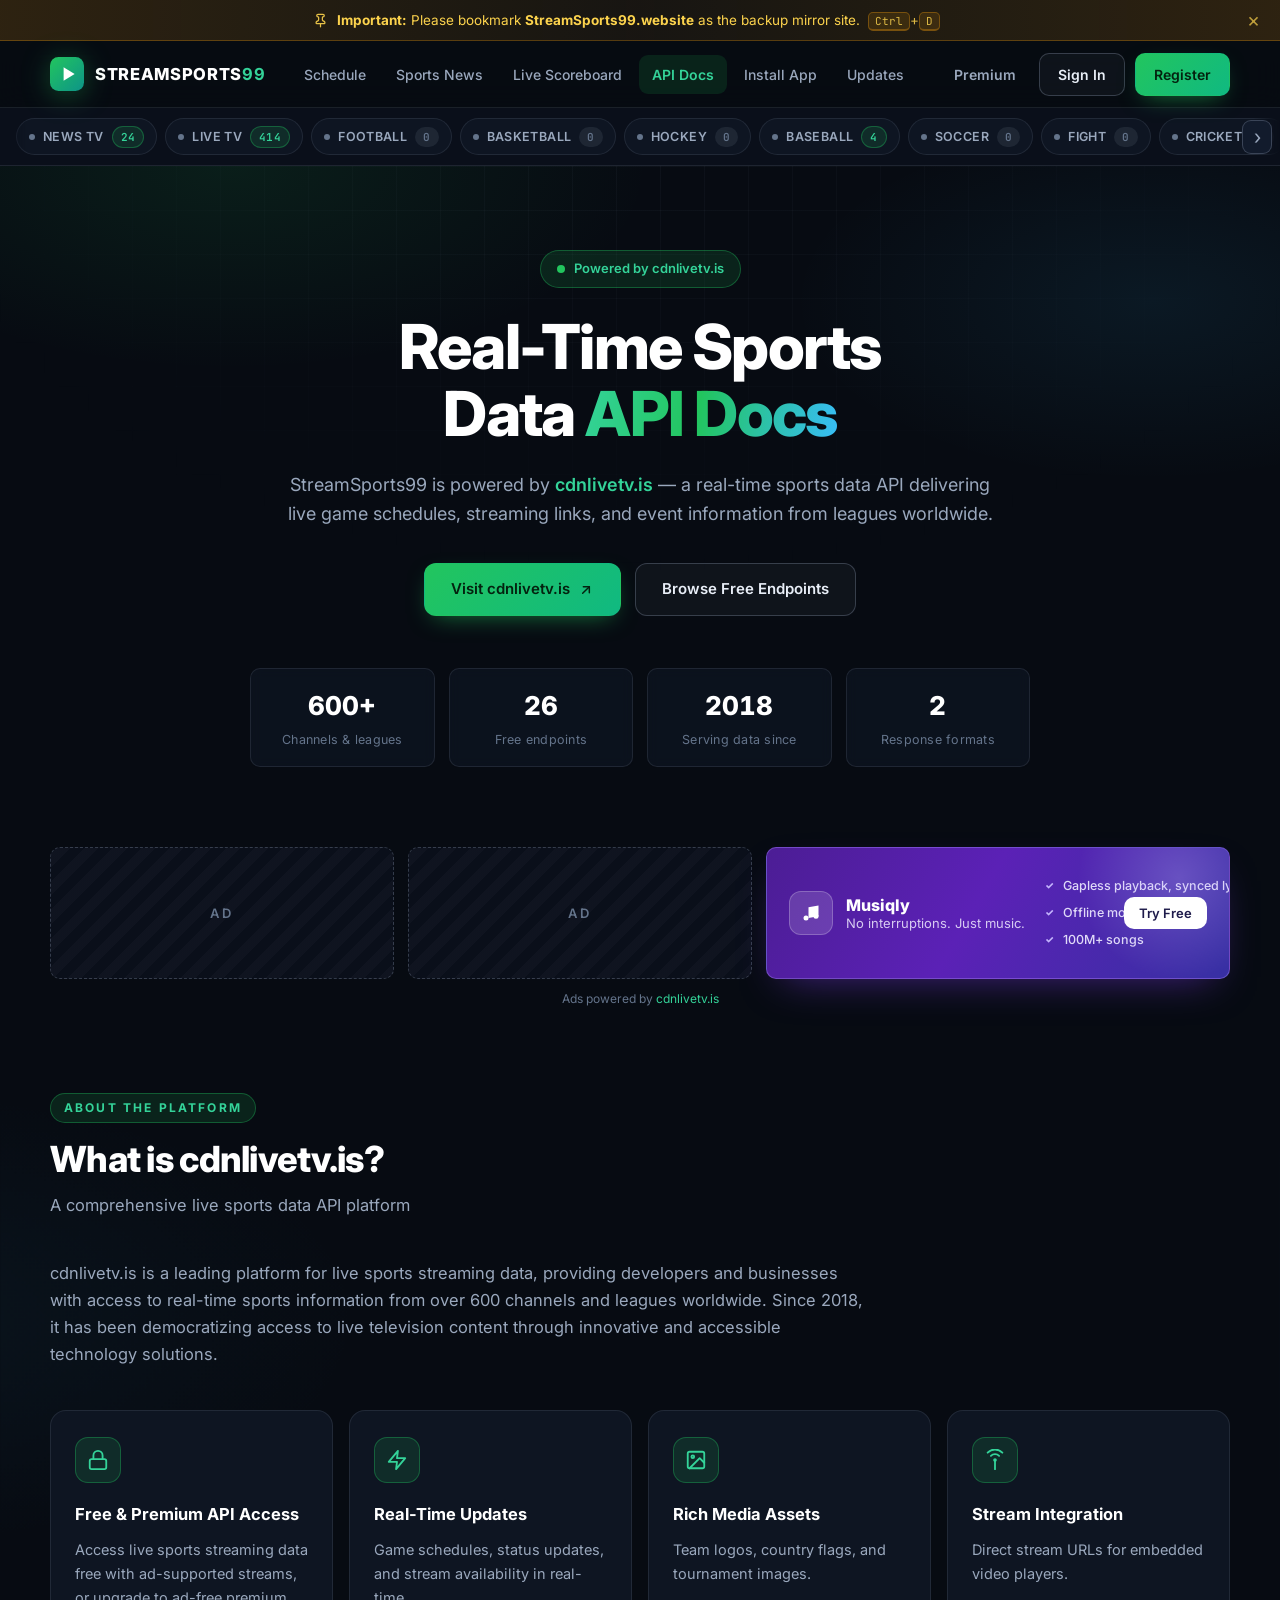
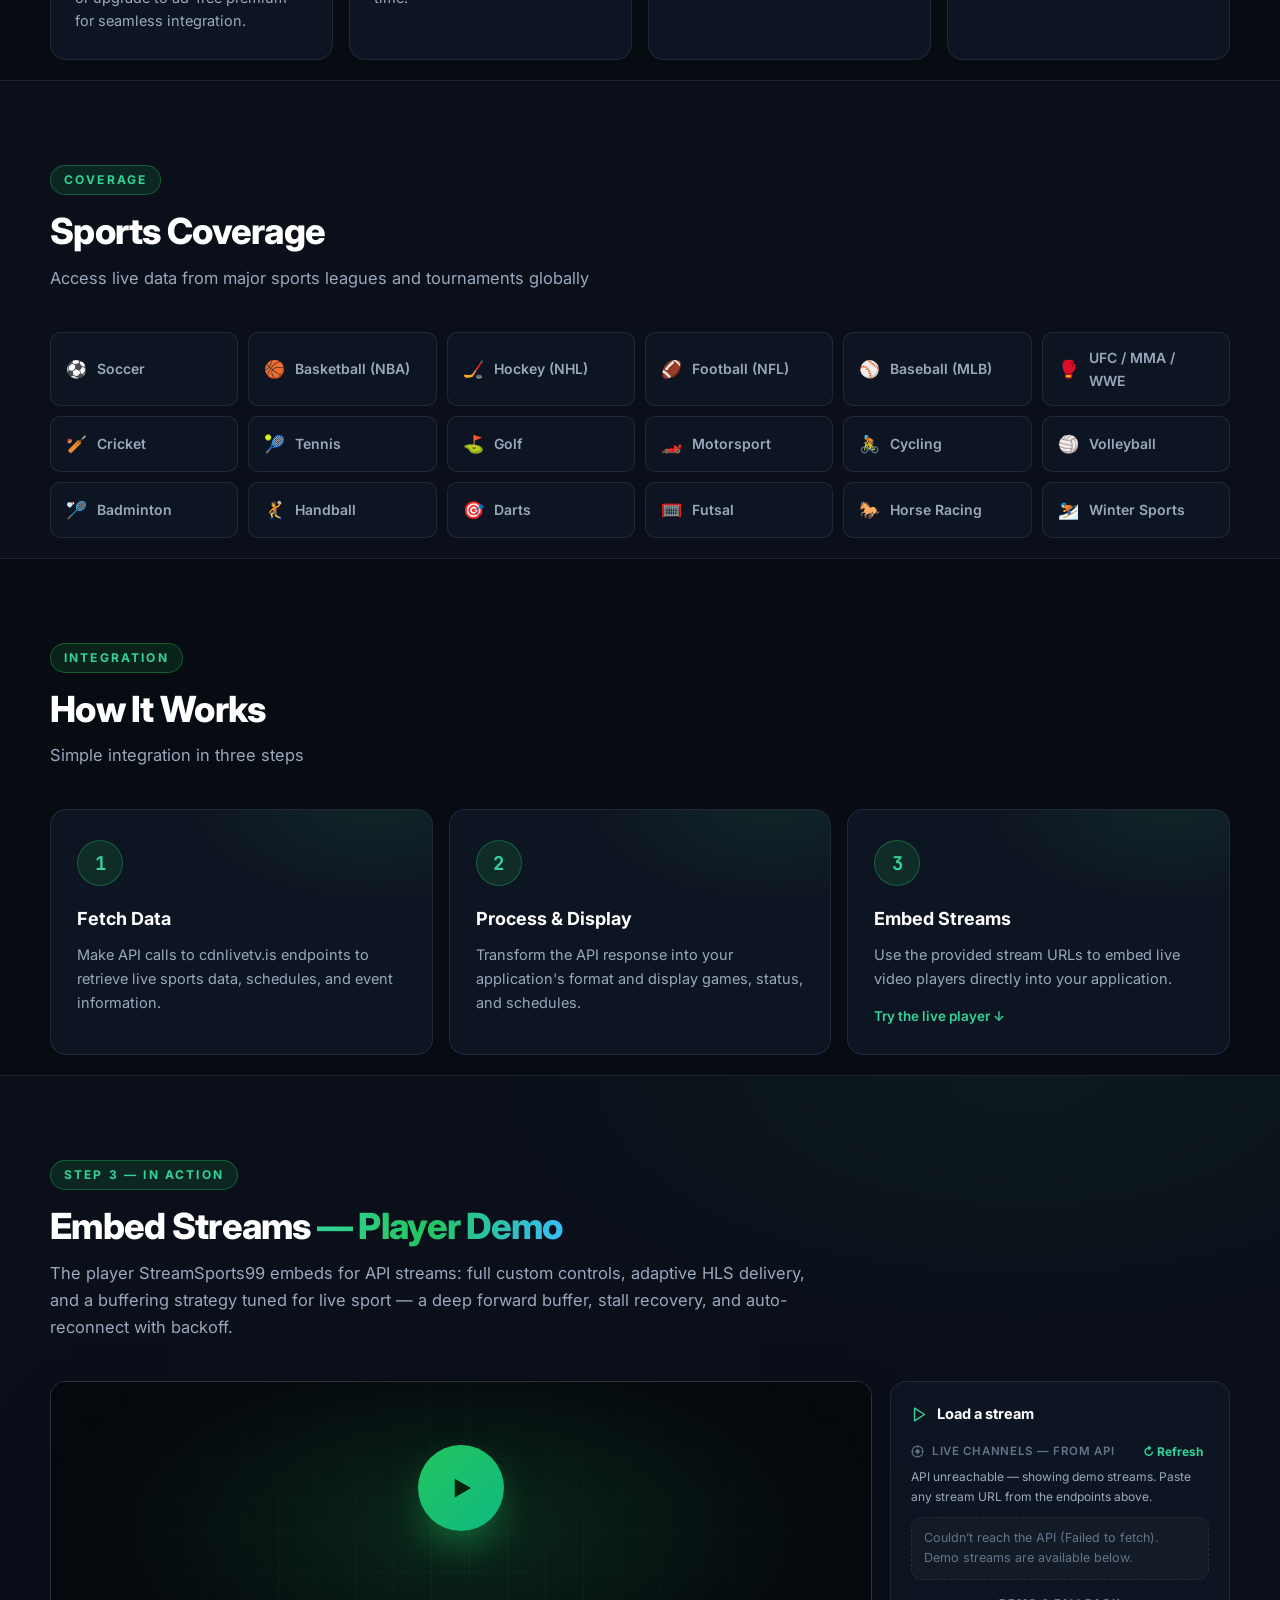
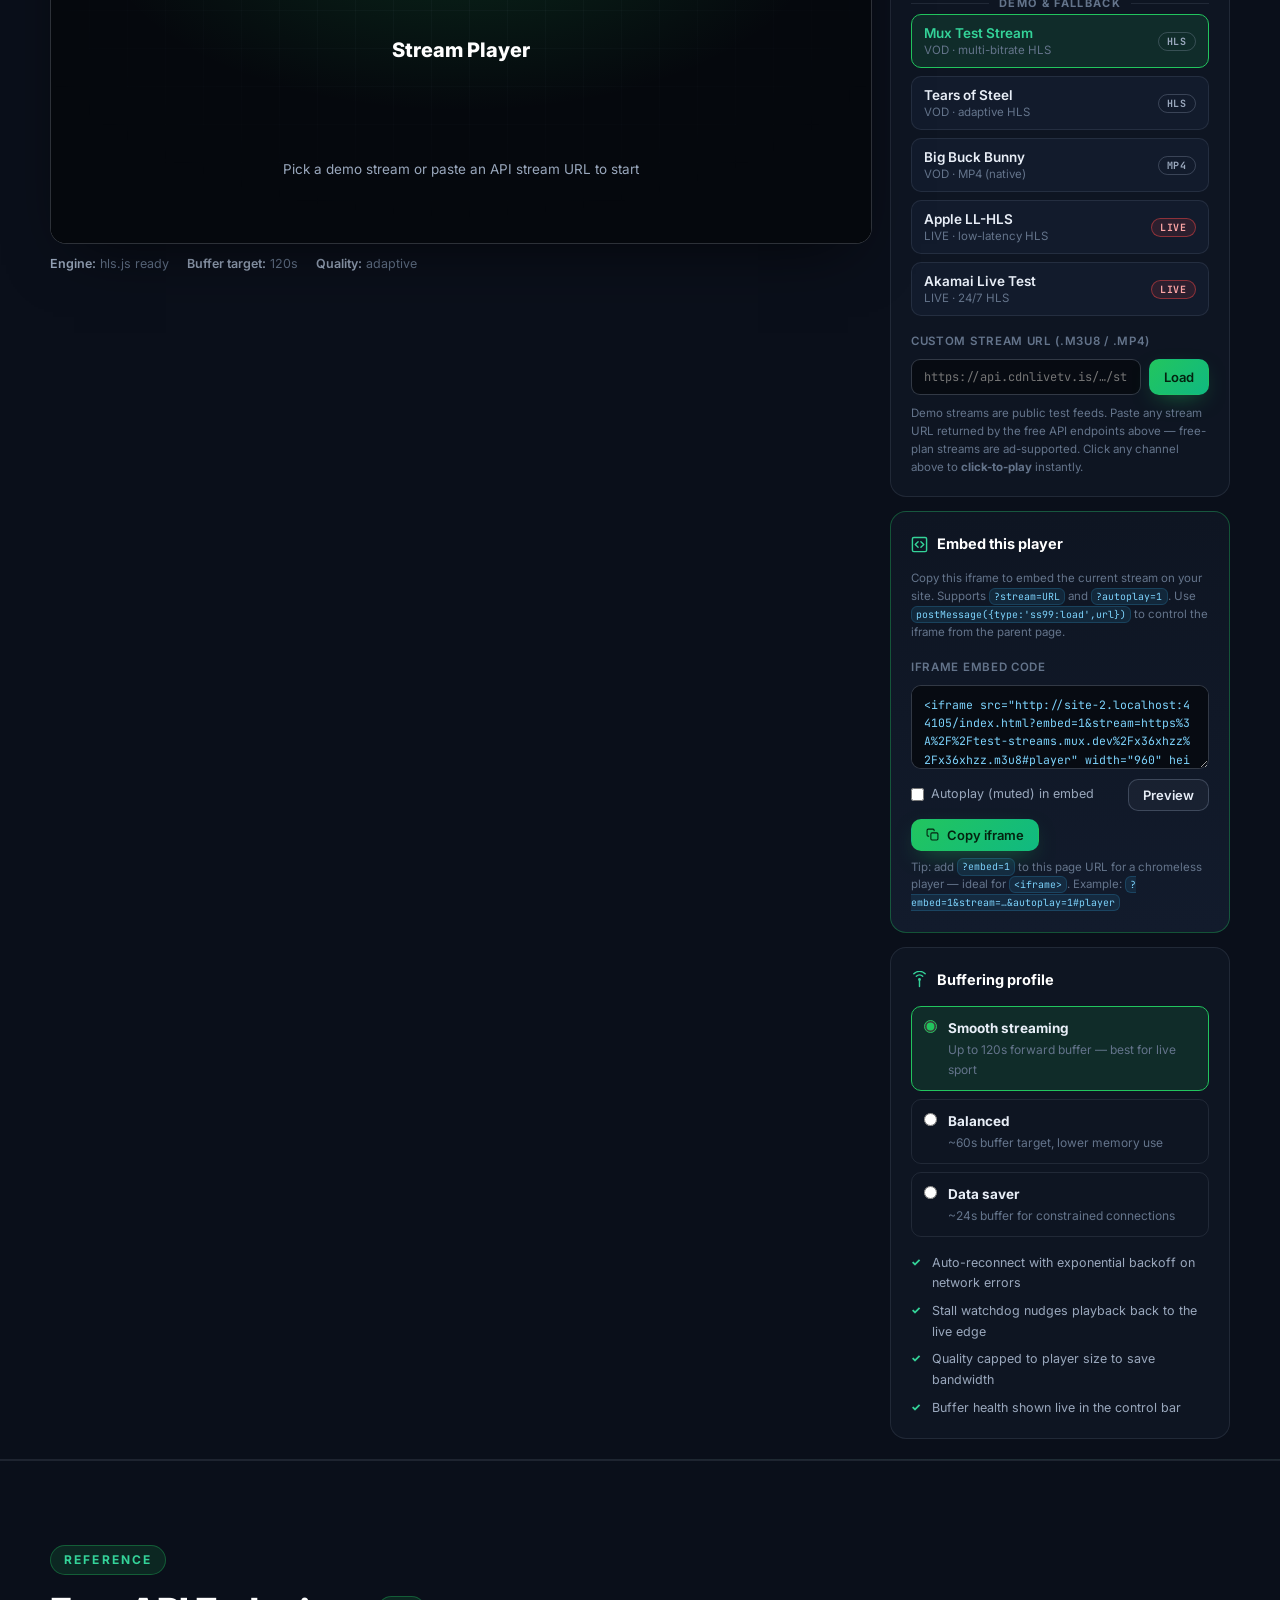
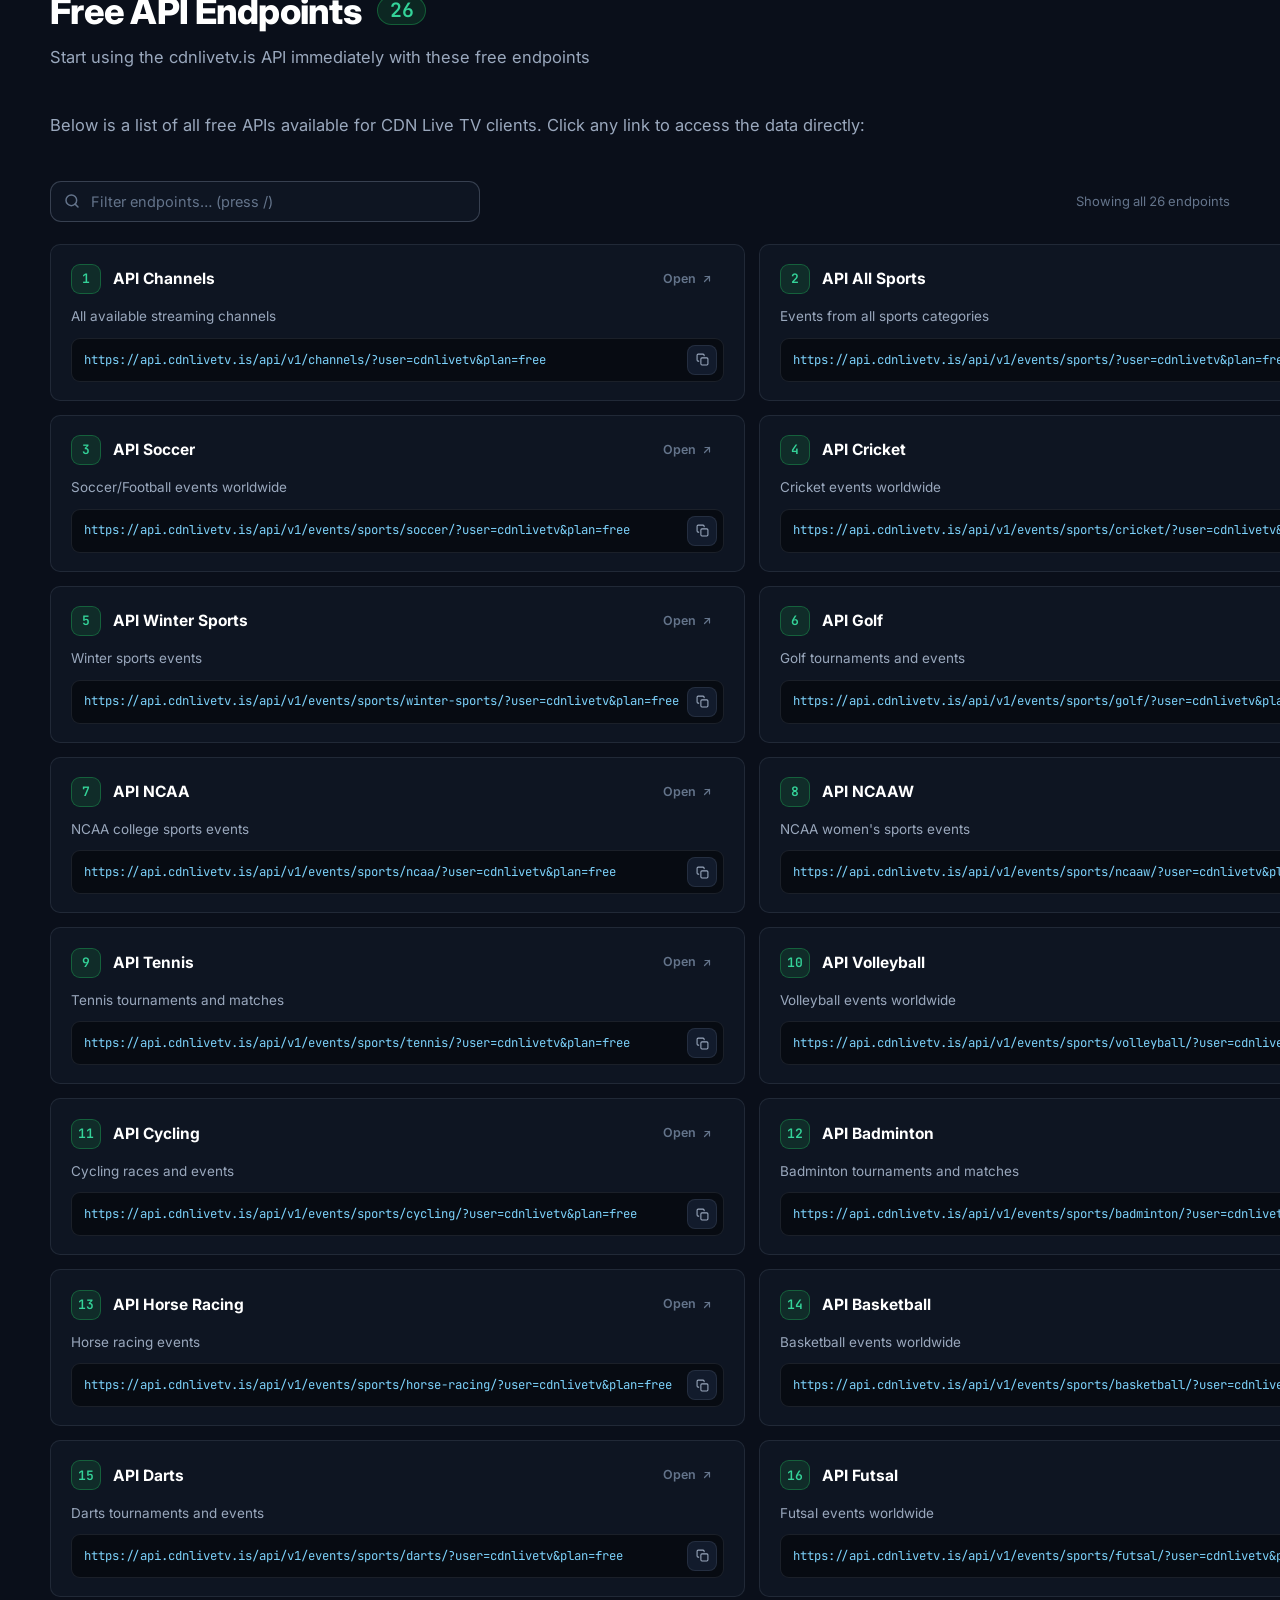
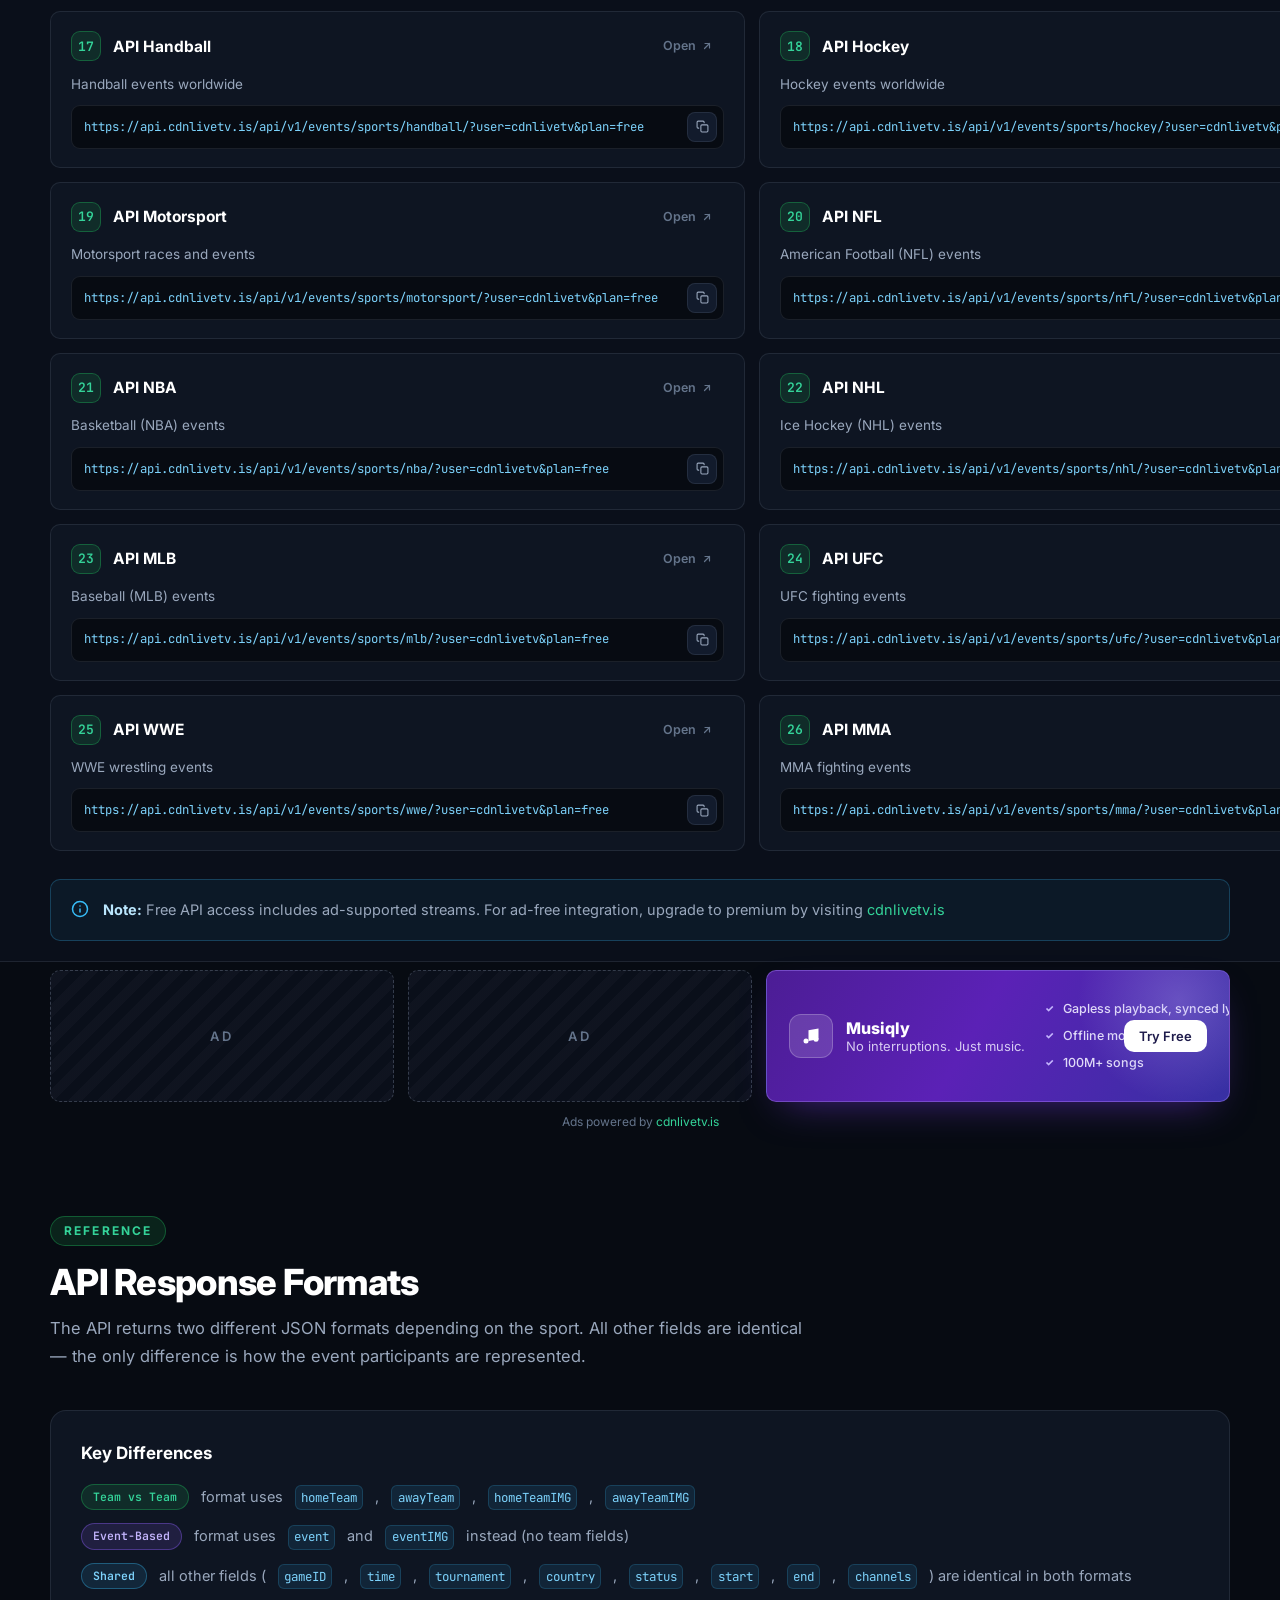
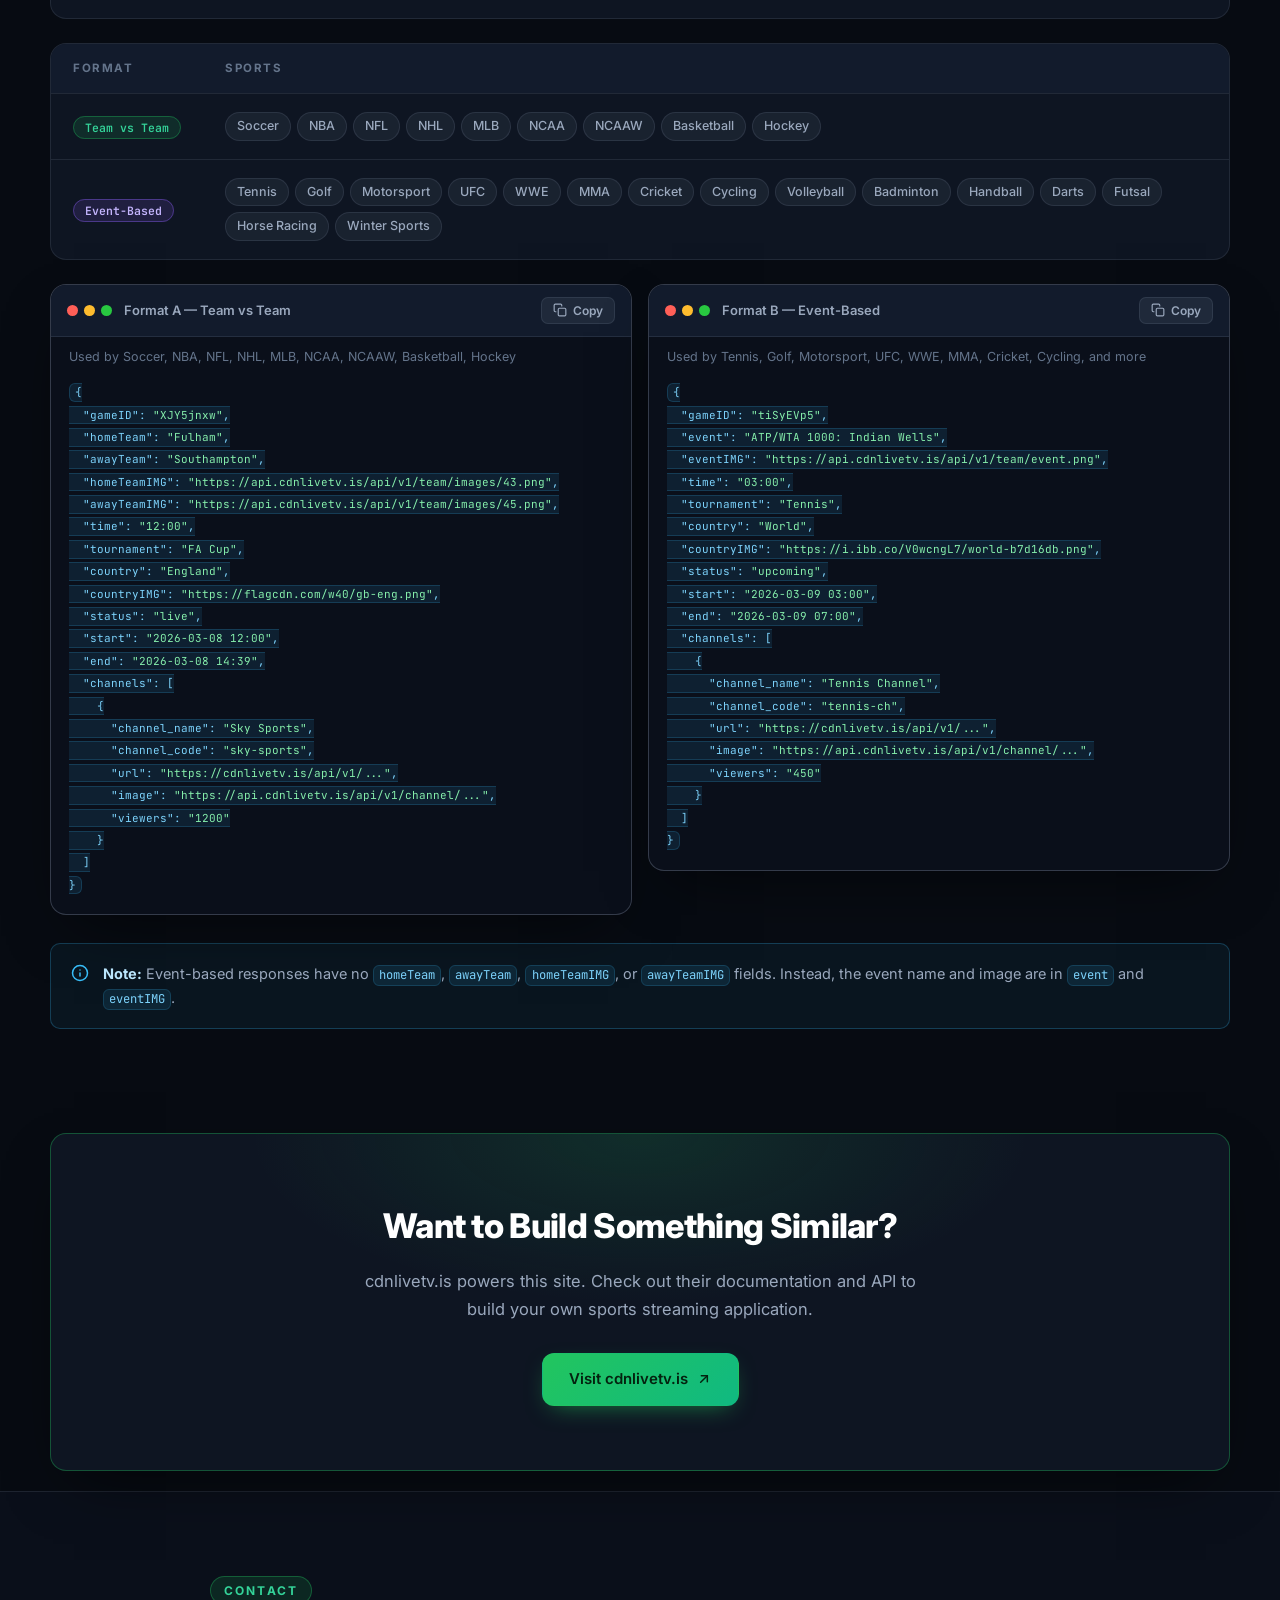
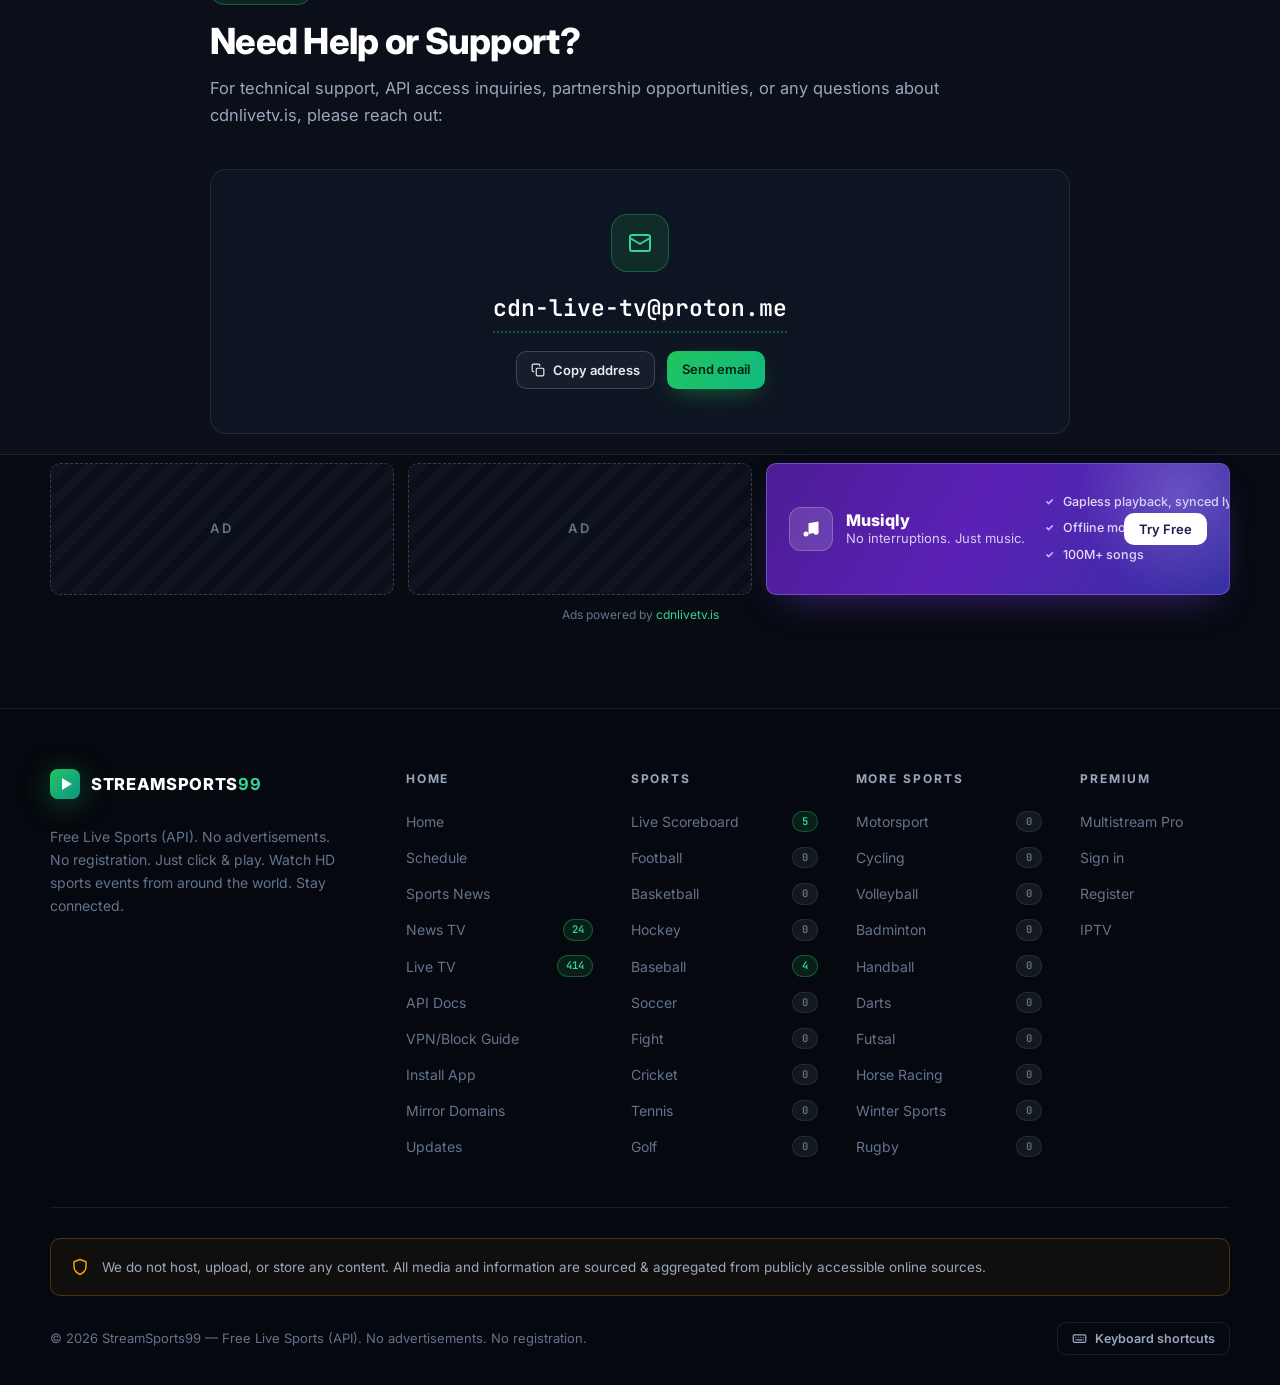
==== commit 5cce32b6: "Restrict non-control clicks, guard overlay + sandboxed iframe Embeds are ad-supported on the free pl" ====
--- a/index.html
+++ b/index.html
@@ -267,6 +267,8 @@
           <div class="player-main">
             <div class="player-stage" id="playerStage" data-state="idle" tabindex="0" aria-label="Stream player demo — press space to play">
               <video id="demoVideo" class="player-video" playsinline preload="auto"></video>
+              <iframe id="demoFrame" class="player-frame" hidden title="Stream embed" sandbox="allow-scripts allow-same-origin allow-forms allow-presentation allow-encrypted-media" allow="autoplay; encrypted-media; fullscreen; picture-in-picture" referrerpolicy="no-referrer-when-downgrade" loading="lazy"></iframe>
+              <div class="player-guard" id="playerGuard" aria-hidden="true" hidden></div>
 
               <div class="player-poster" id="playerPoster">
                 <div class="poster-glow" aria-hidden="true"></div>
--- a/css/styles.css
+++ b/css/styles.css
@@ -1355,6 +1355,25 @@
   outline-offset: -3px;
 }
 .player-video { position: absolute; top: 0; left: 0; width: 100%; height: 100%; display: block; background: #000; }
+.player-frame { position: absolute; top: 0; left: 0; width: 100%; height: 100%; border: 0; display: block; background: #000; }
+.player-frame[hidden] { display: none !important; }
+.player-guard {
+  position: absolute;
+  top: 0; left: 0; right: 0; bottom: 0;
+  z-index: 4;
+  background: transparent;
+  cursor: default;
+  /* capture all pointer events that are not on controls */
+}
+.player-guard[hidden] { display: none !important; }
+.player-stage[data-state="idle"] .player-guard,
+.player-stage[data-state="error"] .player-guard { display: none !important; }
+.player-stage[data-state="playing"] .player-guard,
+.player-stage[data-state="paused"] .player-guard,
+.player-stage[data-state="loading"] .player-guard { display: block; }
+/* when guard is active, video/frame should not receive direct clicks */
+.player-stage.guard-active .player-video,
+.player-stage.guard-active .player-frame { pointer-events: none; }
 
 .player-stage[data-state="idle"] .player-controls,
 .player-stage[data-state="error"] .player-controls { display: none; }
@@ -1715,6 +1734,7 @@
   white-space: nowrap;
 }
 .si-badge.si-live { color: #fca5a5; border-color: rgba(239, 68, 68, 0.5); background: rgba(239, 68, 68, 0.12); }
+.si-badge.si-embed { color: #c4b5fd; border-color: rgba(139, 92, 246, 0.5); background: rgba(139, 92, 246, 0.13); }
 
 .side-label {
   display: block;
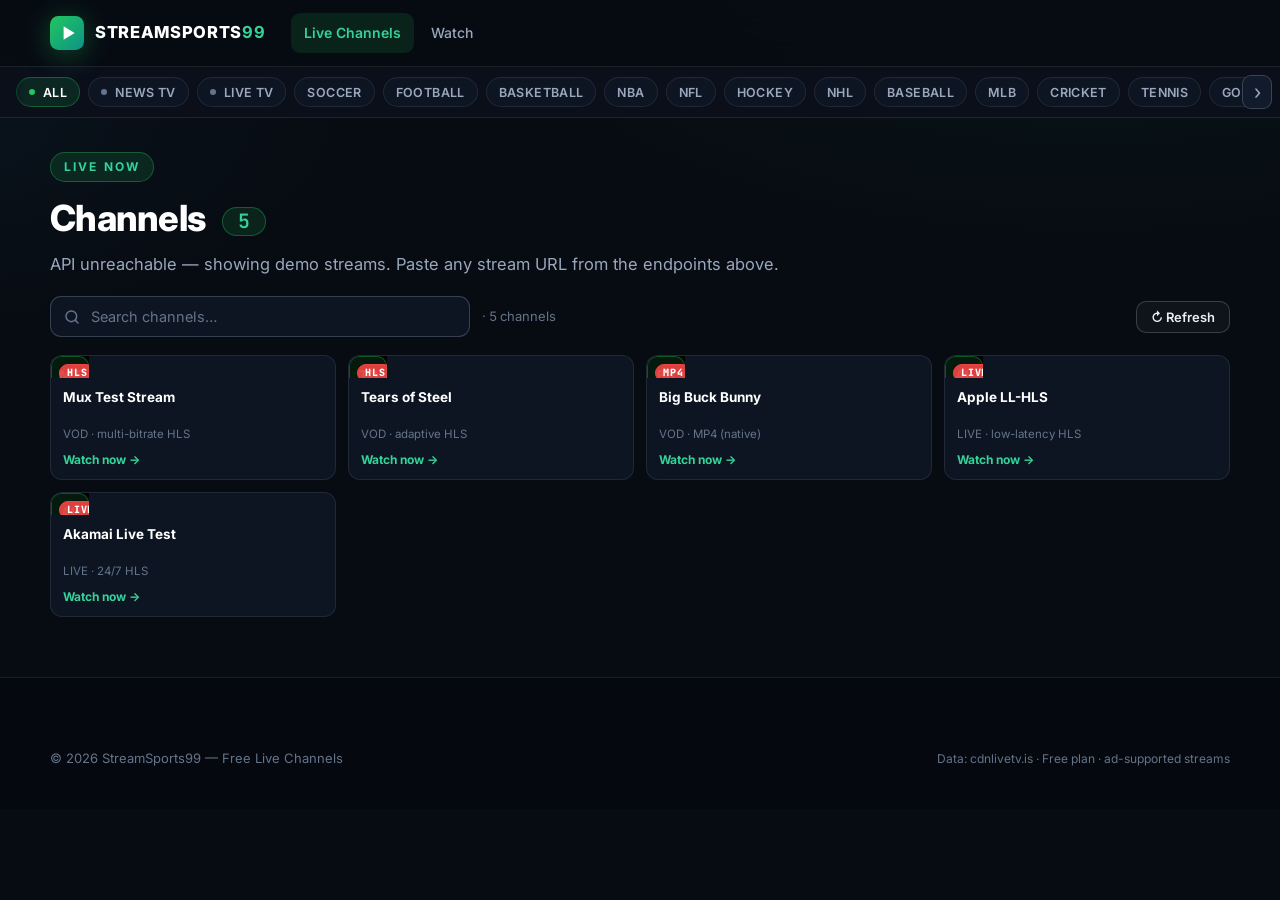
==== commit ed0cca58: "Stream: channels-only browse -> play, remove docs clutter, fix buffering - index.html stripped to mi" ====
--- a/index.html
+++ b/index.html
@@ -3,8 +3,8 @@
 <head>
   <meta charset="UTF-8">
   <meta name="viewport" content="width=device-width, initial-scale=1.0">
-  <title>API Docs — StreamSports99</title>
-  <meta name="description" content="Free live sports data API documentation. 26 free endpoints from cdnlivetv.is delivering live game schedules, streaming links and event information from leagues worldwide.">
+  <title>StreamSports99 — Live Channels</title>
+  <meta name="description" content="Live sports channels — click any channel to watch instantly. Filter by sport at the top.">
   <meta name="theme-color" content="#070b12">
   <link rel="icon" href="data:image/svg+xml,%3Csvg xmlns='http://www.w3.org/2000/svg' viewBox='0 0 40 40'%3E%3Cdefs%3E%3ClinearGradient id='g' x1='0' y1='0' x2='1' y2='1'%3E%3Cstop offset='0' stop-color='%2322c55e'/%3E%3Cstop offset='1' stop-color='%230d9488'/%3E%3C/linearGradient%3E%3C/defs%3E%3Crect width='40' height='40' rx='10' fill='url(%23g)'/%3E%3Cpath d='M16 12l13 8-13 8z' fill='white'/%3E%3C/svg%3E">
   <link rel="preconnect" href="https://fonts.googleapis.com">
@@ -14,18 +14,9 @@
   <link rel="stylesheet" href="css/compat.css">
 </head>
 <body id="top">
-  <a class="skip-link" href="#main">Skip to main content</a>
-
-  <!-- Bookmark / mirror notice -->
-  <div class="announce" id="announce" role="note">
-    <span class="announce-text">
-      <svg viewBox="0 0 24 24" width="15" height="15" fill="none" stroke="currentColor" stroke-width="2" stroke-linecap="round" stroke-linejoin="round" aria-hidden="true"><path d="M12 17v5"/><path d="M9 10.76a2 2 0 0 1-1.11 1.79l-1.78.9A2 2 0 0 0 5 15.24V16a1 1 0 0 0 1 1h12a1 1 0 0 0 1-1v-.76a2 2 0 0 0-1.11-1.79l-1.78-.9A2 2 0 0 1 15 10.76V7a1 1 0 0 1 1-1 2 2 0 0 0 0-4H8a2 2 0 0 0 0 4 1 1 0 0 1 1 1z"/></svg>
-      <span><strong>Important:</strong> Please bookmark <strong>StreamSports99.website</strong> as the backup mirror site. &nbsp;<span class="announce-kbd"><kbd>Ctrl</kbd>+<kbd>D</kbd></span></span>
-    </span>
-    <button class="announce-close" id="announceClose" aria-label="Dismiss notice">&times;</button>
-  </div>
-
-  <!-- Header -->
+  <a class="skip-link" href="#browse">Skip to channels</a>
+
+  <!-- Header — minimal -->
   <header class="site-header" id="siteHeader">
     <div class="container header-inner">
       <a class="brand" href="#top" aria-label="StreamSports99 home">
@@ -34,20 +25,11 @@
         </span>
         <span class="brand-name">STREAMSPORTS<b>99</b></span>
       </a>
-
       <nav class="main-nav" id="mainNav" aria-label="Primary">
-        <a href="#" data-page="Schedule">Schedule</a>
-        <a href="#" data-page="Sports News">Sports News</a>
-        <a href="#" data-page="Live Scoreboard">Live Scoreboard</a>
-        <a href="#main" class="active" aria-current="page">API Docs</a>
-        <a href="#" data-page="Install App">Install App</a>
-        <a href="#" data-page="Updates">Updates</a>
+        <a href="#browse" class="active" aria-current="page">Live Channels</a>
+        <a href="#player" id="navWatchLink">Watch</a>
       </nav>
-
       <div class="header-actions">
-        <a class="btn btn-ghost" href="#" data-page="Premium">Premium</a>
-        <a class="btn btn-outline" href="#" data-page="Sign In">Sign In</a>
-        <a class="btn btn-primary" href="#" data-page="Register">Register</a>
         <button class="nav-toggle" id="navToggle" aria-label="Toggle menu" aria-expanded="false" aria-controls="mainNav">
           <span></span><span></span><span></span>
         </button>
@@ -55,228 +37,120 @@
     </div>
   </header>
 
-  <!-- Sports categories bar -->
-  <nav class="sportsbar" aria-label="Sports categories">
-    <button class="sportsbar-arrow sportsbar-arrow-left" id="sbLeft" aria-label="Scroll categories left">&lsaquo;</button>
+  <!-- Sports filter bar — filters the channel grid (replaces endpoint docs) -->
+  <!-- Each chip is a filter; data-filter = keyword to match against channel name/meta. "all" shows everything. -->
+  <nav class="sportsbar" aria-label="Filter channels">
+    <button class="sportsbar-arrow sportsbar-arrow-left" id="sbLeft" aria-label="Scroll filters left">&lsaquo;</button>
     <div class="sportsbar-track" id="sportsbarTrack">
-      <a href="#ep-1" class="sport-chip"><span class="chip-live-dot" aria-hidden="true"></span><span class="chip-label">NEWS TV</span><span class="chip-count hot">24</span></a>
-      <a href="#ep-1" class="sport-chip"><span class="chip-live-dot" aria-hidden="true"></span><span class="chip-label">LIVE TV</span><span class="chip-count hot">414</span></a>
-      <a href="#ep-20" class="sport-chip"><span class="chip-live-dot" aria-hidden="true"></span><span class="chip-label">FOOTBALL</span><span class="chip-count">0</span></a>
-      <a href="#ep-21" class="sport-chip"><span class="chip-live-dot" aria-hidden="true"></span><span class="chip-label">BASKETBALL</span><span class="chip-count">0</span></a>
-      <a href="#ep-22" class="sport-chip"><span class="chip-live-dot" aria-hidden="true"></span><span class="chip-label">HOCKEY</span><span class="chip-count">0</span></a>
-      <a href="#ep-23" class="sport-chip"><span class="chip-live-dot" aria-hidden="true"></span><span class="chip-label">BASEBALL</span><span class="chip-count hot">4</span></a>
-      <a href="#ep-3" class="sport-chip"><span class="chip-live-dot" aria-hidden="true"></span><span class="chip-label">SOCCER</span><span class="chip-count">0</span></a>
-      <a href="#ep-24" class="sport-chip"><span class="chip-live-dot" aria-hidden="true"></span><span class="chip-label">FIGHT</span><span class="chip-count">0</span></a>
-      <a href="#ep-4" class="sport-chip"><span class="chip-live-dot" aria-hidden="true"></span><span class="chip-label">CRICKET</span><span class="chip-count">0</span></a>
-      <a href="#ep-9" class="sport-chip"><span class="chip-live-dot" aria-hidden="true"></span><span class="chip-label">TENNIS</span><span class="chip-count">0</span></a>
-      <a href="#ep-6" class="sport-chip"><span class="chip-live-dot" aria-hidden="true"></span><span class="chip-label">GOLF</span><span class="chip-count">0</span></a>
-      <a href="#ep-19" class="sport-chip"><span class="chip-live-dot" aria-hidden="true"></span><span class="chip-label">MOTORSPORT</span><span class="chip-count">0</span></a>
-      <a href="#ep-11" class="sport-chip"><span class="chip-live-dot" aria-hidden="true"></span><span class="chip-label">CYCLING</span><span class="chip-count">0</span></a>
-      <a href="#ep-10" class="sport-chip"><span class="chip-live-dot" aria-hidden="true"></span><span class="chip-label">VOLLEYBALL</span><span class="chip-count">0</span></a>
-      <a href="#ep-12" class="sport-chip"><span class="chip-live-dot" aria-hidden="true"></span><span class="chip-label">BADMINTON</span><span class="chip-count">0</span></a>
-      <a href="#ep-17" class="sport-chip"><span class="chip-live-dot" aria-hidden="true"></span><span class="chip-label">HANDBALL</span><span class="chip-count">0</span></a>
-      <a href="#ep-15" class="sport-chip"><span class="chip-live-dot" aria-hidden="true"></span><span class="chip-label">DARTS</span><span class="chip-count">0</span></a>
-      <a href="#ep-16" class="sport-chip"><span class="chip-live-dot" aria-hidden="true"></span><span class="chip-label">FUTSAL</span><span class="chip-count">0</span></a>
-      <a href="#ep-13" class="sport-chip"><span class="chip-live-dot" aria-hidden="true"></span><span class="chip-label">HORSE-RACING</span><span class="chip-count">0</span></a>
-      <a href="#ep-5" class="sport-chip"><span class="chip-live-dot" aria-hidden="true"></span><span class="chip-label">WINTER-SPORTS</span><span class="chip-count">0</span></a>
-      <a href="#ep-2" class="sport-chip"><span class="chip-live-dot" aria-hidden="true"></span><span class="chip-label">RUGBY</span><span class="chip-count">0</span></a>
+      <button class="sport-chip is-active" data-filter="all" aria-pressed="true"><span class="chip-live-dot" aria-hidden="true" style="background:var(--accent)"></span>ALL</button>
+      <button class="sport-chip" data-filter="news"><span class="chip-live-dot"></span>NEWS TV</button>
+      <button class="sport-chip" data-filter="live"><span class="chip-live-dot"></span>LIVE TV</button>
+      <button class="sport-chip" data-filter="soccer">SOCCER</button>
+      <button class="sport-chip" data-filter="football">FOOTBALL</button>
+      <button class="sport-chip" data-filter="basketball">BASKETBALL</button>
+      <button class="sport-chip" data-filter="nba">NBA</button>
+      <button class="sport-chip" data-filter="nfl">NFL</button>
+      <button class="sport-chip" data-filter="hockey">HOCKEY</button>
+      <button class="sport-chip" data-filter="nhl">NHL</button>
+      <button class="sport-chip" data-filter="baseball">BASEBALL</button>
+      <button class="sport-chip" data-filter="mlb">MLB</button>
+      <button class="sport-chip" data-filter="cricket">CRICKET</button>
+      <button class="sport-chip" data-filter="tennis">TENNIS</button>
+      <button class="sport-chip" data-filter="golf">GOLF</button>
+      <button class="sport-chip" data-filter="mma">MMA</button>
+      <button class="sport-chip" data-filter="ufc">UFC</button>
+      <button class="sport-chip" data-filter="wwe">WWE</button>
+      <button class="sport-chip" data-filter="fight">FIGHT</button>
+      <button class="sport-chip" data-filter="motorsport">MOTORSPORT</button>
+      <button class="sport-chip" data-filter="cycling">CYCLING</button>
+      <button class="sport-chip" data-filter="volleyball">VOLLEYBALL</button>
+      <button class="sport-chip" data-filter="badminton">BADMINTON</button>
+      <button class="sport-chip" data-filter="handball">HANDBALL</button>
+      <button class="sport-chip" data-filter="darts">DARTS</button>
+      <button class="sport-chip" data-filter="futsal">FUTSAL</button>
+      <button class="sport-chip" data-filter="horse">HORSE-RACING</button>
+      <button class="sport-chip" data-filter="winter">WINTER-SPORTS</button>
+      <button class="sport-chip" data-filter="rugby">RUGBY</button>
     </div>
-    <button class="sportsbar-arrow sportsbar-arrow-right" id="sbRight" aria-label="Scroll categories right">&rsaquo;</button>
+    <button class="sportsbar-arrow sportsbar-arrow-right" id="sbRight" aria-label="Scroll filters right">&rsaquo;</button>
   </nav>
 
   <main id="main">
-
-    <!-- ============ HERO ============ -->
-    <section class="hero">
-      <div class="container hero-inner">
-        <span class="hero-badge">
-          <span class="badge-dot" aria-hidden="true"></span>
-          Powered by cdnlivetv.is
-        </span>
-        <h1>Real-Time Sports<br>Data <span class="text-gradient">API Docs</span></h1>
-        <p class="hero-lead">
-          StreamSports99 is powered by <a href="https://cdnlivetv.is" target="_blank" rel="noopener">cdnlivetv.is</a> —
-          a real-time sports data API delivering live game schedules, streaming links, and event information
-          from leagues worldwide.
-        </p>
-        <div class="hero-actions">
-          <a class="btn btn-primary btn-lg" href="https://cdnlivetv.is" target="_blank" rel="noopener">
-            Visit cdnlivetv.is
-            <svg viewBox="0 0 24 24" width="16" height="16" fill="none" stroke="currentColor" stroke-width="2.2" stroke-linecap="round" stroke-linejoin="round" aria-hidden="true"><path d="M7 17L17 7"/><path d="M8 7h9v9"/></svg>
-          </a>
-          <a class="btn btn-outline btn-lg" href="#endpoints">Browse Free Endpoints</a>
-        </div>
-        <dl class="hero-stats">
-          <div class="stat"><dt>600+</dt><dd>Channels &amp; leagues</dd></div>
-          <div class="stat"><dt>26</dt><dd>Free endpoints</dd></div>
-          <div class="stat"><dt>2018</dt><dd>Serving data since</dd></div>
-          <div class="stat"><dt>2</dt><dd>Response formats</dd></div>
-        </dl>
+    <!-- ============ BROWSE: CHANNELS GRID ============ -->
+    <!-- Only channels + playability remain. Channels are loaded from the API (cdnlivetv.is) + demo fallback.
+         Filtering is done client-side by the bar above. Clicking a card -> play screen. -->
+    <section class="section channels-section" id="browse">
+      <div class="container">
+        <div class="section-head" style="margin-bottom:18px">
+          <p class="kicker">Live now</p>
+          <h2>Channels <span class="count-pill" id="channelCount">—</span></h2>
+          <p class="section-sub" id="apiStatus" aria-live="polite">Loading channels…</p>
+        </div>
+
+        <!-- Search (optional, filters same grid) -->
+        <div class="channels-toolbar">
+          <div class="filter-box" style="max-width:420px">
+            <svg viewBox="0 0 24 24" width="16" height="16" fill="none" stroke="currentColor" stroke-width="2.2" stroke-linecap="round" stroke-linejoin="round" aria-hidden="true"><circle cx="11" cy="11" r="8"/><path d="M21 21l-4.3-4.3"/></svg>
+            <input type="search" id="channelSearch" placeholder="Search channels…" autocomplete="off" spellcheck="false" aria-label="Search channels">
+            <button class="filter-clear" id="channelSearchClear" aria-label="Clear search">&times;</button>
+          </div>
+          <span class="filter-count" id="filterCount" aria-live="polite"></span>
+          <button class="btn btn-outline btn-sm" id="apiRefresh" style="margin-left:auto">↻ Refresh</button>
+        </div>
+
+        <div class="channels-grid" id="channelsGrid" aria-live="polite" aria-busy="true">
+          <!-- Populated by js/player.js : renderChannelsGrid() -->
+          <div class="api-loading"><span class="spin-ring" style="width:18px;height:18px;border-width:2px;display:inline-block;vertical-align:middle"></span> Fetching channels…</div>
+        </div>
+        <div class="endpoint-empty" id="channelsEmpty" hidden>
+          <p>No channels match this filter.</p>
+          <button class="btn btn-outline btn-sm" style="margin-top:12px" onclick="document.querySelector('[data-filter=all]').click()">Show all</button>
+        </div>
+
+        <!-- Keeps legacy IDs for player.js compatibility (hidden, but populated) -->
+        <div hidden>
+          <div id="apiStreamList"></div>
+          <div id="streamList"></div>
+          <input type="url" id="streamUrl" hidden>
+          <button id="loadUrlBtn" hidden></button>
+          <textarea id="embedCode" hidden></textarea>
+          <button id="copyEmbedBtn" hidden></button>
+          <input type="checkbox" id="embedAutoplay" hidden>
+          <button id="embedPreviewBtn" hidden></button>
+        </div>
       </div>
     </section>
 
-    <!-- Ad row 1 -->
-    <div class="container">
-      <div class="ad-row">
-        <div class="ad-slot" role="complementary" aria-label="Advertisement"><span>Ad</span></div>
-        <div class="ad-slot" role="complementary" aria-label="Advertisement"><span>Ad</span></div>
-        <aside class="musiqly" aria-label="Sponsored: Musiqly">
-          <div class="musiqly-brand">
-            <span class="musiqly-logo" aria-hidden="true">
-              <svg viewBox="0 0 24 24" width="20" height="20" fill="currentColor"><path d="M9 18V5l12-2v13"/><circle cx="6" cy="18" r="3"/><circle cx="18" cy="16" r="3"/></svg>
-            </span>
-            <div>
-              <p class="musiqly-name">Musiqly</p>
-              <p class="musiqly-tagline">No interruptions. Just music.</p>
-            </div>
-          </div>
-          <ul class="musiqly-features">
-            <li>Gapless playback, synced lyrics</li>
-            <li>Offline mode</li>
-            <li>100M+ songs</li>
-          </ul>
-          <button class="btn btn-white btn-sm" data-demo-ad>Try Free</button>
-        </aside>
-      </div>
-      <p class="ad-credit">Ads powered by <a href="https://cdnlivetv.is" target="_blank" rel="noopener">cdnlivetv.is</a></p>
-    </div>
-
-    <!-- ============ WHAT IS CDNLIVETV ============ -->
-    <section class="section" id="about">
+    <!-- ============ WATCH: PLAYER ============ -->
+    <!-- This is the play screen. Hidden until a channel is clicked. The iframe lives INSIDE .player-stage,
+         as a sibling to <video>. That is the correct place: it fills the stage (position:absolute;inset:0)
+         and is shown only for iframe embeds; otherwise the <video> is shown. See css/styles.css .player-frame. -->
+    <section class="section player-section" id="player" hidden>
       <div class="container">
-        <div class="section-head">
-          <p class="kicker">About the platform</p>
-          <h2>What is cdnlivetv.is?</h2>
-          <p class="section-sub">A comprehensive live sports data API platform</p>
-        </div>
-        <p class="section-paragraph">
-          cdnlivetv.is is a leading platform for live sports streaming data, providing developers and businesses
-          with access to real-time sports information from over 600 channels and leagues worldwide. Since 2018,
-          it has been democratizing access to live television content through innovative and accessible
-          technology solutions.
-        </p>
-
-        <div class="feature-grid">
-          <article class="feature-card">
-            <span class="feature-icon" aria-hidden="true">
-              <svg viewBox="0 0 24 24" width="22" height="22" fill="none" stroke="currentColor" stroke-width="2" stroke-linecap="round" stroke-linejoin="round"><rect x="3" y="11" width="18" height="11" rx="2"/><path d="M7 11V7a5 5 0 0 1 10 0v4"/></svg>
-            </span>
-            <h3>Free &amp; Premium API Access</h3>
-            <p>Access live sports streaming data free with ad-supported streams, or upgrade to ad-free premium for seamless integration.</p>
-          </article>
-          <article class="feature-card">
-            <span class="feature-icon" aria-hidden="true">
-              <svg viewBox="0 0 24 24" width="22" height="22" fill="none" stroke="currentColor" stroke-width="2" stroke-linecap="round" stroke-linejoin="round"><path d="M13 2L3 14h9l-1 8 10-12h-9l1-8z"/></svg>
-            </span>
-            <h3>Real-Time Updates</h3>
-            <p>Game schedules, status updates, and stream availability in real-time.</p>
-          </article>
-          <article class="feature-card">
-            <span class="feature-icon" aria-hidden="true">
-              <svg viewBox="0 0 24 24" width="22" height="22" fill="none" stroke="currentColor" stroke-width="2" stroke-linecap="round" stroke-linejoin="round"><rect x="3" y="3" width="18" height="18" rx="2"/><circle cx="8.5" cy="8.5" r="1.5"/><path d="M21 15l-5-5L5 21"/></svg>
-            </span>
-            <h3>Rich Media Assets</h3>
-            <p>Team logos, country flags, and tournament images.</p>
-          </article>
-          <article class="feature-card">
-            <span class="feature-icon" aria-hidden="true">
-              <svg viewBox="0 0 24 24" width="22" height="22" fill="none" stroke="currentColor" stroke-width="2" stroke-linecap="round" stroke-linejoin="round"><path d="M12 22V12"/><path d="M7.5 7.5a6.4 6.4 0 0 1 9 0"/><path d="M4 4a11 11 0 0 1 16 0"/><circle cx="12" cy="12" r="1" fill="currentColor"/></svg>
-            </span>
-            <h3>Stream Integration</h3>
-            <p>Direct stream URLs for embedded video players.</p>
-          </article>
-        </div>
-      </div>
-    </section>
-
-    <!-- ============ SPORTS COVERAGE ============ -->
-    <section class="section section-alt" id="coverage">
-      <div class="container">
-        <div class="section-head">
-          <p class="kicker">Coverage</p>
-          <h2>Sports Coverage</h2>
-          <p class="section-sub">Access live data from major sports leagues and tournaments globally</p>
-        </div>
-        <ul class="coverage-grid">
-          <li><span aria-hidden="true">⚽</span>Soccer</li>
-          <li><span aria-hidden="true">🏀</span>Basketball (NBA)</li>
-          <li><span aria-hidden="true">🏒</span>Hockey (NHL)</li>
-          <li><span aria-hidden="true">🏈</span>Football (NFL)</li>
-          <li><span aria-hidden="true">⚾</span>Baseball (MLB)</li>
-          <li><span aria-hidden="true">🥊</span>UFC / MMA / WWE</li>
-          <li><span aria-hidden="true">🏏</span>Cricket</li>
-          <li><span aria-hidden="true">🎾</span>Tennis</li>
-          <li><span aria-hidden="true">⛳</span>Golf</li>
-          <li><span aria-hidden="true">🏎️</span>Motorsport</li>
-          <li><span aria-hidden="true">🚴</span>Cycling</li>
-          <li><span aria-hidden="true">🏐</span>Volleyball</li>
-          <li><span aria-hidden="true">🏸</span>Badminton</li>
-          <li><span aria-hidden="true">🤾</span>Handball</li>
-          <li><span aria-hidden="true">🎯</span>Darts</li>
-          <li><span aria-hidden="true">🥅</span>Futsal</li>
-          <li><span aria-hidden="true">🐎</span>Horse Racing</li>
-          <li><span aria-hidden="true">⛷️</span>Winter Sports</li>
-        </ul>
-      </div>
-    </section>
-
-    <!-- ============ HOW IT WORKS ============ -->
-    <section class="section" id="how-it-works">
-      <div class="container">
-        <div class="section-head">
-          <p class="kicker">Integration</p>
-          <h2>How It Works</h2>
-          <p class="section-sub">Simple integration in three steps</p>
-        </div>
-        <ol class="steps-grid">
-          <li class="step-card">
-            <span class="step-number" aria-hidden="true">1</span>
-            <h3>Fetch Data</h3>
-            <p>Make API calls to cdnlivetv.is endpoints to retrieve live sports data, schedules, and event information.</p>
-          </li>
-          <li class="step-card">
-            <span class="step-number" aria-hidden="true">2</span>
-            <h3>Process &amp; Display</h3>
-            <p>Transform the API response into your application's format and display games, status, and schedules.</p>
-          </li>
-          <li class="step-card">
-            <span class="step-number" aria-hidden="true">3</span>
-            <h3>Embed Streams</h3>
-            <p>Use the provided stream URLs to embed live video players directly into your application.</p>
-            <a class="step-link" href="#player">Try the live player ↓</a>
-          </li>
-        </ol>
-      </div>
-    </section>
-
-    <!-- ============ EMBED STREAMS — PLAYER DEMO ============ -->
-    <section class="section player-section" id="player">
-      <div class="container">
-        <div class="section-head">
-          <p class="kicker">Step 3 — in action</p>
-          <h2>Embed Streams <span class="text-gradient">— Player Demo</span></h2>
-          <p class="section-sub">
-            The player StreamSports99 embeds for API streams: full custom controls, adaptive HLS delivery,
-            and a buffering strategy tuned for live sport — a deep forward buffer, stall recovery, and
-            auto-reconnect with backoff.
-          </p>
-        </div>
-
-        <div class="player-layout">
-          <!-- Player -->
+        <button class="btn btn-outline btn-sm" id="backToBrowse" style="margin-bottom:14px">
+          <svg viewBox="0 0 24 24" width="16" height="16" fill="none" stroke="currentColor" stroke-width="2" stroke-linecap="round" stroke-linejoin="round" aria-hidden="true"><path d="M19 12H5"/><path d="M12 19l-7-7 7-7"/></svg>
+          Back to channels
+        </button>
+        <div class="player-layout" style="grid-template-columns:1fr">
           <div class="player-main">
-            <div class="player-stage" id="playerStage" data-state="idle" tabindex="0" aria-label="Stream player demo — press space to play">
-              <video id="demoVideo" class="player-video" playsinline preload="auto"></video>
+            <!-- Stage: video + iframe (demoFrame) + guard + poster/controls.
+                 DO NOT move demoFrame outside .player-stage — it must be inside to be sized and guarded.
+                 - <video id="demoVideo"> plays HLS/MP4 (hls.js -> MSE)
+                 - <iframe id="demoFrame"> plays embed URLs (no .m3u8/.mp4) — sandboxed without allow-top-navigation / allow-popups
+                 - <div id="playerGuard"> transparent overlay that blocks stray clicks on the stage/iframe
+                   Only controls/poster are above it (z-index higher). -->
+            <div class="player-stage" id="playerStage" data-state="idle" tabindex="0" aria-label="Stream player — press space to play">
+              <video id="demoVideo" class="player-video" playsinline preload="auto" crossorigin="anonymous"></video>
               <iframe id="demoFrame" class="player-frame" hidden title="Stream embed" sandbox="allow-scripts allow-same-origin allow-forms allow-presentation allow-encrypted-media" allow="autoplay; encrypted-media; fullscreen; picture-in-picture" referrerpolicy="no-referrer-when-downgrade" loading="lazy"></iframe>
               <div class="player-guard" id="playerGuard" aria-hidden="true" hidden></div>
 
               <div class="player-poster" id="playerPoster">
                 <div class="poster-glow" aria-hidden="true"></div>
-                <button class="poster-play" id="posterPlay" aria-label="Play demo stream">
+                <button class="poster-play" id="posterPlay" aria-label="Play">
                   <svg viewBox="0 0 24 24" width="30" height="30" fill="currentColor" aria-hidden="true"><path d="M7 4.5v15l13-7.5z"/></svg>
                 </button>
-                <p class="poster-title" id="posterTitle">Stream Player</p>
-                <p class="poster-sub" id="posterSub">Pick a demo stream or paste an API stream URL to start</p>
+                <p class="poster-title" id="posterTitle">Pick a channel</p>
+                <p class="poster-sub" id="posterSub">Choose a channel from the grid above to start watching</p>
               </div>
 
               <div class="player-spinner" id="playerSpinner" hidden>
@@ -358,418 +232,27 @@
               </div>
             </div>
 
-            <p class="player-note" id="engineNote">Engine: idle</p>
+            <p class="player-note" id="engineNote" style="margin-top:10px">Engine: idle — click a channel above to play</p>
+            <p class="side-hint" id="nowPlayingHint" style="margin-top:6px" hidden>Now playing: <strong id="nowPlayingTitle">—</strong></p>
           </div>
-
-          <!-- Side panel -->
-          <aside class="player-side">
-            <div class="side-card">
-              <h3>
-                <svg viewBox="0 0 24 24" width="17" height="17" fill="none" stroke="currentColor" stroke-width="2" stroke-linecap="round" stroke-linejoin="round" aria-hidden="true"><polygon points="5 3 19 12 5 21 5 3"/></svg>
-                Load a stream
-              </h3>
-              <!-- Live API channels (pulled at runtime) -->
-              <div class="api-channels-head">
-                <span class="side-label" style="margin-bottom:6px;display:flex;align-items:center;gap:8px">
-                  <svg viewBox="0 0 24 24" width="13" height="13" fill="none" stroke="currentColor" stroke-width="2" stroke-linecap="round" stroke-linejoin="round" aria-hidden="true"><circle cx="12" cy="12" r="10"/><circle cx="12" cy="12" r="3" fill="currentColor"/><path d="M12 2v2"/><path d="M12 20v2"/><path d="M2 12h2"/><path d="M20 12h2"/></svg>
-                  Live channels — from API
-                  <button class="link-btn" id="apiRefresh" title="Refresh channels from API" aria-label="Refresh API channels" style="margin-left:auto;font-size:12px">↻ Refresh</button>
-                </span>
-                <p class="api-status" id="apiStatus" aria-live="polite">Loading channels from API…</p>
-              </div>
-              <div class="stream-list api-stream-list" id="apiStreamList" aria-label="Live API channels"></div>
-              <div class="stream-divider" aria-hidden="true"><span>Demo &amp; fallback</span></div>
-              <div class="stream-list" id="streamList"></div>
-
-              <label class="side-label" for="streamUrl">Custom stream URL (.m3u8 / .mp4)</label>
-              <div class="url-row">
-                <input type="url" id="streamUrl" placeholder="https://api.cdnlivetv.is/…/stream.m3u8" spellcheck="false" autocomplete="off">
-                <button class="btn btn-primary btn-sm" id="loadUrlBtn">Load</button>
-              </div>
-              <p class="side-hint">Demo streams are public test feeds. Paste any stream URL returned by the free API endpoints above — free-plan streams are ad-supported. Click any channel above to <strong>click-to-play</strong> instantly.</p>
-            </div>
-
-            <div class="side-card embed-card">
-              <h3>
-                <svg viewBox="0 0 24 24" width="17" height="17" fill="none" stroke="currentColor" stroke-width="2" stroke-linecap="round" stroke-linejoin="round" aria-hidden="true"><rect x="2" y="2" width="20" height="20" rx="2"/><path d="M10 8l-4 4 4 4"/><path d="M14 8l4 4-4 4"/></svg>
-                Embed this player
-              </h3>
-              <p class="side-hint">Copy this iframe to embed the current stream on your site. Supports <code>?stream=URL</code> and <code>?autoplay=1</code>. Use <code>postMessage({type:'ss99:load',url})</code> to control the iframe from the parent page.</p>
-              <label class="side-label" for="embedCode">Iframe embed code</label>
-              <div class="embed-row">
-                <textarea id="embedCode" class="embed-code" readonly rows="3" spellcheck="false" aria-label="Iframe embed code"></textarea>
-              </div>
-              <div class="embed-actions">
-                <label class="embed-opt"><input type="checkbox" id="embedAutoplay"> Autoplay (muted) in embed</label>
-                <span style="flex:1"></span>
-                <button class="btn btn-outline btn-sm" id="embedPreviewBtn" title="Open embed preview in new tab">Preview</button>
-                <button class="btn btn-primary btn-sm" id="copyEmbedBtn">
-                  <svg viewBox="0 0 24 24" width="13" height="13" fill="none" stroke="currentColor" stroke-width="2" stroke-linecap="round" stroke-linejoin="round" aria-hidden="true"><rect x="9" y="9" width="13" height="13" rx="2"/><path d="M5 15H4a2 2 0 0 1-2-2V4a2 2 0 0 1 2-2h9a2 2 0 0 1 2 2v1"/></svg>
-                  Copy iframe
-                </button>
-              </div>
-              <p class="side-hint" style="margin-top:8px">Tip: add <code>?embed=1</code> to this page URL for a chromeless player — ideal for <code>&lt;iframe&gt;</code>. Example: <code id="embedExample">?embed=1&amp;stream=…&amp;autoplay=1#player</code></p>
-            </div>
-
-            <div class="side-card">
-              <h3>
-                <svg viewBox="0 0 24 24" width="17" height="17" fill="none" stroke="currentColor" stroke-width="2" stroke-linecap="round" stroke-linejoin="round" aria-hidden="true"><path d="M12 22V12"/><path d="M7.5 7.5a6.4 6.4 0 0 1 9 0"/><path d="M4 4a11 11 0 0 1 16 0"/><circle cx="12" cy="12" r="1" fill="currentColor"/></svg>
-                Buffering profile
-              </h3>
-              <div class="profile-list" id="profileList" role="radiogroup" aria-label="Buffering profile">
-                <label class="profile-opt">
-                  <input type="radio" name="bufProfile" value="smooth" checked>
-                  <span><strong>Smooth streaming</strong><small>Up to 120s forward buffer — best for live sport</small></span>
-                </label>
-                <label class="profile-opt">
-                  <input type="radio" name="bufProfile" value="balanced">
-                  <span><strong>Balanced</strong><small>~60s buffer target, lower memory use</small></span>
-                </label>
-                <label class="profile-opt">
-                  <input type="radio" name="bufProfile" value="saver">
-                  <span><strong>Data saver</strong><small>~24s buffer for constrained connections</small></span>
-                </label>
-              </div>
-              <ul class="side-facts">
-                <li>Auto-reconnect with exponential backoff on network errors</li>
-                <li>Stall watchdog nudges playback back to the live edge</li>
-                <li>Quality capped to player size to save bandwidth</li>
-                <li>Buffer health shown live in the control bar</li>
-              </ul>
-            </div>
-          </aside>
         </div>
       </div>
     </section>
-
-    <!-- ============ FREE ENDPOINTS ============ -->
-    <section class="section section-alt" id="endpoints">
-      <div class="container">
-        <div class="section-head">
-          <p class="kicker">Reference</p>
-          <h2>Free API Endpoints <span class="count-pill">26</span></h2>
-          <p class="section-sub">Start using the cdnlivetv.is API immediately with these free endpoints</p>
-        </div>
-        <p class="section-paragraph">
-          Below is a list of all free APIs available for CDN Live TV clients. Click any link to access the data directly:
-        </p>
-
-        <div class="endpoint-toolbar">
-          <div class="filter-box">
-            <svg viewBox="0 0 24 24" width="16" height="16" fill="none" stroke="currentColor" stroke-width="2.2" stroke-linecap="round" stroke-linejoin="round" aria-hidden="true"><circle cx="11" cy="11" r="8"/><path d="M21 21l-4.3-4.3"/></svg>
-            <input type="search" id="endpointFilter" placeholder="Filter endpoints… (press /)" autocomplete="off" spellcheck="false" aria-label="Filter endpoints">
-            <button class="filter-clear" id="filterClear" aria-label="Clear filter">&times;</button>
-          </div>
-          <p class="filter-count" id="filterCount" aria-live="polite">Showing all 26 endpoints</p>
-        </div>
-
-        <div class="endpoint-grid" id="endpointGrid">
-          <!-- Endpoint cards rendered by js/main.js -->
-        </div>
-        <div class="endpoint-empty" id="endpointEmpty" hidden>
-          <p>No endpoints match your filter.</p>
-        </div>
-
-        <aside class="callout callout-note">
-          <svg viewBox="0 0 24 24" width="18" height="18" fill="none" stroke="currentColor" stroke-width="2" stroke-linecap="round" stroke-linejoin="round" aria-hidden="true"><circle cx="12" cy="12" r="10"/><path d="M12 16v-4"/><path d="M12 8h.01"/></svg>
-          <p><strong>Note:</strong> Free API access includes ad-supported streams. For ad-free integration, upgrade to premium by visiting <a href="https://cdnlivetv.is" target="_blank" rel="noopener">cdnlivetv.is</a></p>
-        </aside>
-      </div>
-    </section>
-
-    <!-- Ad row 2 -->
+  </main>
+
+  <footer class="site-footer" style="margin-top:40px">
     <div class="container">
-      <div class="ad-row">
-        <div class="ad-slot" role="complementary" aria-label="Advertisement"><span>Ad</span></div>
-        <div class="ad-slot" role="complementary" aria-label="Advertisement"><span>Ad</span></div>
-        <aside class="musiqly" aria-label="Sponsored: Musiqly">
-          <div class="musiqly-brand">
-            <span class="musiqly-logo" aria-hidden="true">
-              <svg viewBox="0 0 24 24" width="20" height="20" fill="currentColor"><path d="M9 18V5l12-2v13"/><circle cx="6" cy="18" r="3"/><circle cx="18" cy="16" r="3"/></svg>
-            </span>
-            <div>
-              <p class="musiqly-name">Musiqly</p>
-              <p class="musiqly-tagline">No interruptions. Just music.</p>
-            </div>
-          </div>
-          <ul class="musiqly-features">
-            <li>Gapless playback, synced lyrics</li>
-            <li>Offline mode</li>
-            <li>100M+ songs</li>
-          </ul>
-          <button class="btn btn-white btn-sm" data-demo-ad>Try Free</button>
-        </aside>
-      </div>
-      <p class="ad-credit">Ads powered by <a href="https://cdnlivetv.is" target="_blank" rel="noopener">cdnlivetv.is</a></p>
-    </div>
-
-    <!-- ============ RESPONSE FORMATS ============ -->
-    <section class="section" id="formats">
-      <div class="container">
-        <div class="section-head">
-          <p class="kicker">Reference</p>
-          <h2>API Response Formats</h2>
-          <p class="section-sub">The API returns two different JSON formats depending on the sport. All other fields are identical — the only difference is how the event participants are represented.</p>
-        </div>
-
-        <div class="keydiff-card">
-          <h3>Key Differences</h3>
-          <ul class="keydiff-list">
-            <li>
-              <span class="kd-badge kd-team">Team vs Team</span>
-              format uses <code>homeTeam</code>, <code>awayTeam</code>, <code>homeTeamIMG</code>, <code>awayTeamIMG</code>
-            </li>
-            <li>
-              <span class="kd-badge kd-event">Event-Based</span>
-              format uses <code>event</code> and <code>eventIMG</code> instead (no team fields)
-            </li>
-            <li>
-              <span class="kd-badge kd-shared">Shared</span>
-              all other fields (<code>gameID</code>, <code>time</code>, <code>tournament</code>, <code>country</code>, <code>status</code>, <code>start</code>, <code>end</code>, <code>channels</code>) are identical in both formats
-            </li>
-          </ul>
-        </div>
-
-        <div class="format-table-wrap">
-          <table class="format-table">
-            <thead>
-              <tr><th>Format</th><th>Sports</th></tr>
-            </thead>
-            <tbody>
-              <tr>
-                <td><span class="kd-badge kd-team">Team vs Team</span></td>
-                <td class="sport-pills">
-                  <span>Soccer</span><span>NBA</span><span>NFL</span><span>NHL</span><span>MLB</span><span>NCAA</span><span>NCAAW</span><span>Basketball</span><span>Hockey</span>
-                </td>
-              </tr>
-              <tr>
-                <td><span class="kd-badge kd-event">Event-Based</span></td>
-                <td class="sport-pills">
-                  <span>Tennis</span><span>Golf</span><span>Motorsport</span><span>UFC</span><span>WWE</span><span>MMA</span><span>Cricket</span><span>Cycling</span><span>Volleyball</span><span>Badminton</span><span>Handball</span><span>Darts</span><span>Futsal</span><span>Horse Racing</span><span>Winter Sports</span>
-                </td>
-              </tr>
-            </tbody>
-          </table>
-        </div>
-
-        <div class="code-grid">
-          <div class="code-panel">
-            <div class="code-panel-head">
-              <span class="code-dots" aria-hidden="true"><i></i><i></i><i></i></span>
-              <span class="code-title">Format A — Team vs Team</span>
-              <button class="btn-copy" data-copy-target="jsonA" aria-label="Copy JSON example">
-                <svg viewBox="0 0 24 24" width="14" height="14" fill="none" stroke="currentColor" stroke-width="2" stroke-linecap="round" stroke-linejoin="round" aria-hidden="true"><rect x="9" y="9" width="13" height="13" rx="2"/><path d="M5 15H4a2 2 0 0 1-2-2V4a2 2 0 0 1 2-2h9a2 2 0 0 1 2 2v1"/></svg>
-                Copy
-              </button>
-            </div>
-            <p class="code-caption">Used by Soccer, NBA, NFL, NHL, MLB, NCAA, NCAAW, Basketball, Hockey</p>
-            <pre class="code-body" id="jsonA" tabindex="0"><code></code></pre>
-          </div>
-
-          <div class="code-panel">
-            <div class="code-panel-head">
-              <span class="code-dots" aria-hidden="true"><i></i><i></i><i></i></span>
-              <span class="code-title">Format B — Event-Based</span>
-              <button class="btn-copy" data-copy-target="jsonB" aria-label="Copy JSON example">
-                <svg viewBox="0 0 24 24" width="14" height="14" fill="none" stroke="currentColor" stroke-width="2" stroke-linecap="round" stroke-linejoin="round" aria-hidden="true"><rect x="9" y="9" width="13" height="13" rx="2"/><path d="M5 15H4a2 2 0 0 1-2-2V4a2 2 0 0 1 2-2h9a2 2 0 0 1 2 2v1"/></svg>
-                Copy
-              </button>
-            </div>
-            <p class="code-caption">Used by Tennis, Golf, Motorsport, UFC, WWE, MMA, Cricket, Cycling, and more</p>
-            <pre class="code-body" id="jsonB" tabindex="0"><code></code></pre>
-          </div>
-        </div>
-
-        <aside class="callout callout-note">
-          <svg viewBox="0 0 24 24" width="18" height="18" fill="none" stroke="currentColor" stroke-width="2" stroke-linecap="round" stroke-linejoin="round" aria-hidden="true"><circle cx="12" cy="12" r="10"/><path d="M12 16v-4"/><path d="M12 8h.01"/></svg>
-          <p><strong>Note:</strong> Event-based responses have no <code>homeTeam</code>, <code>awayTeam</code>, <code>homeTeamIMG</code>, or <code>awayTeamIMG</code> fields. Instead, the event name and image are in <code>event</code> and <code>eventIMG</code>.</p>
-        </aside>
-      </div>
-    </section>
-
-    <!-- ============ BUILD SOMETHING SIMILAR ============ -->
-    <section class="section" id="build">
-      <div class="container">
-        <div class="cta-banner">
-          <h2>Want to Build Something Similar?</h2>
-          <p>cdnlivetv.is powers this site. Check out their documentation and API to build your own sports streaming application.</p>
-          <a class="btn btn-primary btn-lg" href="https://cdnlivetv.is" target="_blank" rel="noopener">
-            Visit cdnlivetv.is
-            <svg viewBox="0 0 24 24" width="16" height="16" fill="none" stroke="currentColor" stroke-width="2.2" stroke-linecap="round" stroke-linejoin="round" aria-hidden="true"><path d="M7 17L17 7"/><path d="M8 7h9v9"/></svg>
-          </a>
-        </div>
-      </div>
-    </section>
-
-    <!-- ============ SUPPORT ============ -->
-    <section class="section section-alt" id="support">
-      <div class="container container-narrow">
-        <div class="section-head">
-          <p class="kicker">Contact</p>
-          <h2>Need Help or Support?</h2>
-          <p class="section-sub">For technical support, API access inquiries, partnership opportunities, or any questions about cdnlivetv.is, please reach out:</p>
-        </div>
-        <div class="support-card">
-          <span class="support-icon" aria-hidden="true">
-            <svg viewBox="0 0 24 24" width="24" height="24" fill="none" stroke="currentColor" stroke-width="2" stroke-linecap="round" stroke-linejoin="round"><rect x="2" y="4" width="20" height="16" rx="2"/><path d="M22 7l-10 6L2 7"/></svg>
-          </span>
-          <a class="support-email" href="mailto:cdn-live-tv@proton.me">cdn-live-tv@proton.me</a>
-          <div class="support-actions">
-            <button class="btn btn-outline btn-sm" data-copy="cdn-live-tv@proton.me">
-              <svg viewBox="0 0 24 24" width="14" height="14" fill="none" stroke="currentColor" stroke-width="2" stroke-linecap="round" stroke-linejoin="round" aria-hidden="true"><rect x="9" y="9" width="13" height="13" rx="2"/><path d="M5 15H4a2 2 0 0 1-2-2V4a2 2 0 0 1 2-2h9a2 2 0 0 1 2 2v1"/></svg>
-              Copy address
-            </button>
-            <a class="btn btn-primary btn-sm" href="mailto:cdn-live-tv@proton.me">Send email</a>
-          </div>
-        </div>
-      </div>
-    </section>
-
-    <!-- Ad row 3 -->
-    <div class="container">
-      <div class="ad-row">
-        <div class="ad-slot" role="complementary" aria-label="Advertisement"><span>Ad</span></div>
-        <div class="ad-slot" role="complementary" aria-label="Advertisement"><span>Ad</span></div>
-        <aside class="musiqly" aria-label="Sponsored: Musiqly">
-          <div class="musiqly-brand">
-            <span class="musiqly-logo" aria-hidden="true">
-              <svg viewBox="0 0 24 24" width="20" height="20" fill="currentColor"><path d="M9 18V5l12-2v13"/><circle cx="6" cy="18" r="3"/><circle cx="18" cy="16" r="3"/></svg>
-            </span>
-            <div>
-              <p class="musiqly-name">Musiqly</p>
-              <p class="musiqly-tagline">No interruptions. Just music.</p>
-            </div>
-          </div>
-          <ul class="musiqly-features">
-            <li>Gapless playback, synced lyrics</li>
-            <li>Offline mode</li>
-            <li>100M+ songs</li>
-          </ul>
-          <button class="btn btn-white btn-sm" data-demo-ad>Try Free</button>
-        </aside>
-      </div>
-      <p class="ad-credit">Ads powered by <a href="https://cdnlivetv.is" target="_blank" rel="noopener">cdnlivetv.is</a></p>
-    </div>
-  </main>
-
-  <!-- ============ FOOTER ============ -->
-  <footer class="site-footer">
-    <div class="container">
-      <div class="footer-grid">
-        <div class="footer-brand">
-          <a class="brand" href="#top" aria-label="StreamSports99 home">
-            <span class="brand-mark" aria-hidden="true">
-              <svg viewBox="0 0 40 40" width="30" height="30"><rect width="40" height="40" rx="10" fill="url(#bg-mark)"/><path d="M16 12l13 8-13 8z" fill="#fff"/></svg>
-            </span>
-            <span class="brand-name">STREAMSPORTS<b>99</b></span>
-          </a>
-          <p class="footer-tagline">
-            Free Live Sports (API). No advertisements. No registration. Just click &amp; play.
-            Watch HD sports events from around the world. Stay connected.
-          </p>
-        </div>
-
-        <nav class="footer-col" aria-label="Home">
-          <h3>Home</h3>
-          <a href="#" data-page="Home">Home</a>
-          <a href="#" data-page="Schedule">Schedule</a>
-          <a href="#" data-page="Sports News">Sports News</a>
-          <a href="#ep-1">News TV <span class="fcount hot">24</span></a>
-          <a href="#ep-1">Live TV <span class="fcount hot">414</span></a>
-          <a href="#main" aria-current="page">API Docs</a>
-          <a href="#" data-page="VPN/Block Guide">VPN/Block Guide</a>
-          <a href="#" data-page="Install App">Install App</a>
-          <a href="#" data-page="Mirror Domains">Mirror Domains</a>
-          <a href="#" data-page="Updates">Updates</a>
-        </nav>
-
-        <nav class="footer-col" aria-label="Sports">
-          <h3>Sports</h3>
-          <a href="#" data-page="Live Scoreboard">Live Scoreboard <span class="fcount hot">5</span></a>
-          <a href="#ep-20">Football <span class="fcount">0</span></a>
-          <a href="#ep-21">Basketball <span class="fcount">0</span></a>
-          <a href="#ep-22">Hockey <span class="fcount">0</span></a>
-          <a href="#ep-23">Baseball <span class="fcount hot">4</span></a>
-          <a href="#ep-3">Soccer <span class="fcount">0</span></a>
-          <a href="#ep-24">Fight <span class="fcount">0</span></a>
-          <a href="#ep-4">Cricket <span class="fcount">0</span></a>
-          <a href="#ep-9">Tennis <span class="fcount">0</span></a>
-          <a href="#ep-6">Golf <span class="fcount">0</span></a>
-        </nav>
-
-        <nav class="footer-col" aria-label="More sports">
-          <h3>More Sports</h3>
-          <a href="#ep-19">Motorsport <span class="fcount">0</span></a>
-          <a href="#ep-11">Cycling <span class="fcount">0</span></a>
-          <a href="#ep-10">Volleyball <span class="fcount">0</span></a>
-          <a href="#ep-12">Badminton <span class="fcount">0</span></a>
-          <a href="#ep-17">Handball <span class="fcount">0</span></a>
-          <a href="#ep-15">Darts <span class="fcount">0</span></a>
-          <a href="#ep-16">Futsal <span class="fcount">0</span></a>
-          <a href="#ep-13">Horse Racing <span class="fcount">0</span></a>
-          <a href="#ep-5">Winter Sports <span class="fcount">0</span></a>
-          <a href="#ep-2">Rugby <span class="fcount">0</span></a>
-        </nav>
-
-        <nav class="footer-col" aria-label="Premium">
-          <h3>Premium</h3>
-          <a href="#" data-page="Multistream Pro">Multistream Pro</a>
-          <a href="#" data-page="Sign In">Sign in</a>
-          <a href="#" data-page="Register">Register</a>
-          <a href="#" data-page="IPTV">IPTV</a>
-        </nav>
-      </div>
-
-      <div class="footer-disclaimer">
-        <svg viewBox="0 0 24 24" width="18" height="18" fill="none" stroke="currentColor" stroke-width="2" stroke-linecap="round" stroke-linejoin="round" aria-hidden="true"><path d="M12 22s8-4 8-10V5l-8-3-8 3v7c0 6 8 10 8 10z"/></svg>
-        <p>We do not host, upload, or store any content. All media and information are sourced &amp; aggregated from publicly accessible online sources.</p>
-      </div>
-
-      <div class="footer-bottom">
-        <p>&copy; <span id="year">2026</span> StreamSports99 — Free Live Sports (API). No advertisements. No registration.</p>
-        <button class="kbd-link" id="shortcutsOpen">
-          <svg viewBox="0 0 24 24" width="15" height="15" fill="none" stroke="currentColor" stroke-width="2" stroke-linecap="round" stroke-linejoin="round" aria-hidden="true"><rect x="2" y="6" width="20" height="12" rx="2"/><path d="M6 10h.01"/><path d="M10 10h.01"/><path d="M14 10h.01"/><path d="M18 10h.01"/><path d="M6 14h.01"/><path d="M18 14h.01"/><path d="M8 14h8"/></svg>
-          Keyboard shortcuts
-        </button>
+      <div class="footer-bottom" style="margin-top:0;border:0;padding:10px 0">
+        <p>&copy; <span id="year">2026</span> StreamSports99 — Free Live Channels</p>
+        <span style="color:var(--faint);font-size:12px">Data: cdnlivetv.is · Free plan · ad-supported streams</span>
       </div>
     </div>
   </footer>
 
-  <!-- Back to top -->
-  <button class="back-to-top" id="backToTop" aria-label="Back to top">
-    <svg viewBox="0 0 24 24" width="18" height="18" fill="none" stroke="currentColor" stroke-width="2.4" stroke-linecap="round" stroke-linejoin="round" aria-hidden="true"><path d="M12 19V5"/><path d="M5 12l7-7 7 7"/></svg>
-  </button>
-
-  <!-- Toast -->
   <div class="toast" id="toast" role="status" aria-live="polite"></div>
-
-  <!-- Keyboard shortcuts modal -->
-  <div class="modal-overlay" id="shortcutsModal" aria-hidden="true">
-    <div class="modal" role="dialog" aria-modal="true" aria-labelledby="shortcutsTitle">
-      <div class="modal-head">
-        <h2 id="shortcutsTitle">
-          <svg viewBox="0 0 24 24" width="18" height="18" fill="none" stroke="currentColor" stroke-width="2" stroke-linecap="round" stroke-linejoin="round" aria-hidden="true"><rect x="2" y="6" width="20" height="12" rx="2"/><path d="M6 10h.01"/><path d="M10 10h.01"/><path d="M14 10h.01"/><path d="M18 10h.01"/><path d="M6 14h.01"/><path d="M18 14h.01"/><path d="M8 14h8"/></svg>
-          Keyboard shortcuts
-        </h2>
-        <button class="modal-close" id="shortcutsClose" aria-label="Close dialog">&times;</button>
-      </div>
-      <ul class="shortcut-list">
-        <li><span>Filter endpoints</span><span class="kbd-combo"><kbd>/</kbd></span></li>
-        <li><span>Toggle this dialog</span><span class="kbd-combo"><kbd>?</kbd></span></li>
-        <li><span>Close dialog / clear filter</span><span class="kbd-combo"><kbd>Esc</kbd></span></li>
-        <li><span>Back to top</span><span class="kbd-combo"><kbd>T</kbd></span></li>
-        <li><span>Jump to endpoints</span><span class="kbd-combo"><kbd>E</kbd></span></li>
-        <li><span>Jump to response formats</span><span class="kbd-combo"><kbd>F</kbd></span></li>
-        <li><span>Jump to support</span><span class="kbd-combo"><kbd>C</kbd></span></li>
-        <li><span>Jump to player demo</span><span class="kbd-combo"><kbd>P</kbd></span></li>
-        <li><span>Bookmark this site</span><span class="kbd-combo"><kbd>Ctrl</kbd>+<kbd>D</kbd></span></li>
-      </ul>
-      <p class="modal-foot">When the player is focused: <kbd>Space</kbd> play/pause · <kbd>←</kbd>/<kbd>→</kbd> seek 10s · <kbd>↑</kbd>/<kbd>↓</kbd> volume · <kbd>M</kbd> mute · <kbd>F</kbd> fullscreen · <kbd>I</kbd> stats</p>
-    </div>
-  </div>
 
   <script src="js/vendor/hls.min.js"></script>
   <script src="js/main.js"></script>
   <script src="js/player.js"></script>
 </body>
-</html>+</html>
--- a/css/styles.css
+++ b/css/styles.css
@@ -1953,3 +1953,99 @@
 @supports not (aspect-ratio: 16 / 9) {
   .player-stage { height: 0; padding-top: 56.25%; }
 }
+
+/* ==========================================================================
+   Minimal browse — channels grid (replaces endpoint docs / extras)
+   ========================================================================== */
+.channels-section { padding: 34px 0 20px; }
+.channels-toolbar {
+  display: flex;
+  align-items: center;
+  gap: 12px;
+  flex-wrap: wrap;
+  margin: 14px 0 18px;
+}
+.channels-grid {
+  display: grid;
+  grid-template-columns: repeat(4, 1fr);
+  gap: 12px;
+  min-height: 120px;
+}
+.channels-grid .api-loading,
+.channels-grid .api-empty {
+  grid-column: 1 / -1;
+}
+.channel-card {
+  display: flex;
+  flex-direction: column;
+  gap: 0;
+  background: var(--panel);
+  border: 1px solid var(--border);
+  border-radius: 12px;
+  overflow: hidden;
+  cursor: pointer;
+  transition: transform 0.14s ease, border-color 0.14s ease, box-shadow 0.14s ease;
+  text-align: left;
+  padding: 0;
+}
+.channel-card:hover { transform: translateY(-2px); border-color: var(--accent-border); box-shadow: 0 12px 28px -18px rgba(34,197,94,0.45); }
+.channel-card:focus-visible { outline: 2px solid var(--accent); outline-offset: 2px; }
+.channel-card.active { border-color: var(--accent); box-shadow: 0 0 0 2px rgba(34,197,94,0.18); }
+.channel-thumb {
+  position: relative;
+  aspect-ratio: 16 / 9;
+  background: #000;
+  overflow: hidden;
+  display: grid;
+  place-items: center;
+}
+.channel-thumb img { width: 100%; height: 100%; object-fit: cover; display: block; }
+.channel-thumb-fallback {
+  width: 38px; height: 38px;
+  border-radius: 10px;
+  display: grid; place-items: center;
+  background: var(--accent-soft);
+  border: 1px solid var(--accent-border);
+  color: var(--accent-2);
+  font-weight: 800;
+}
+.channel-thumb-badge {
+  position: absolute;
+  top: 8px; left: 8px;
+  font-family: var(--mono);
+  font-size: 10px; font-weight: 800;
+  letter-spacing: 0.08em;
+  padding: 3px 7px;
+  border-radius: 999px;
+  background: rgba(239,68,68,0.92);
+  color: #fff;
+  border: 1px solid rgba(239,68,68,1);
+  line-height: 1;
+}
+.channel-thumb-badge.embed { background: rgba(139,92,246,0.92); border-color: rgba(139,92,246,1); }
+.channel-body { padding: 10px 12px 12px; display: grid; gap: 3px; flex: 1; }
+.channel-title { font-size: 13.5px; font-weight: 700; color: #fff; line-height: 1.35; display: -webkit-box; -webkit-line-clamp: 2; -webkit-box-orient: vertical; overflow: hidden; min-height: 2.7em; }
+.channel-meta { font-size: 11.5px; color: var(--faint); white-space: nowrap; overflow: hidden; text-overflow: ellipsis; }
+.channel-cta {
+  margin-top: 8px;
+  display: inline-flex; align-items: center; gap: 6px;
+  font-size: 12px; font-weight: 700; color: var(--accent-2);
+}
+.channel-card:hover .channel-cta { text-decoration: underline; }
+
+/* sport chip active (filter bar) */
+.sport-chip.is-active,
+.sport-chip[aria-pressed="true"] {
+  color: #fff;
+  border-color: var(--accent-border);
+  background: var(--accent-soft);
+}
+.sport-chip.is-active .chip-live-dot { background: var(--accent) !important; }
+
+/* player note hidden handling */
+.channels-section .count-pill { transform: none; vertical-align: middle; }
+
+/* responsive channels */
+@media (max-width: 1100px) { .channels-grid { grid-template-columns: repeat(3, 1fr); } }
+@media (max-width: 760px) { .channels-grid { grid-template-columns: repeat(2, 1fr); } }
+@media (max-width: 520px) { .channels-grid { grid-template-columns: 1fr; } }
